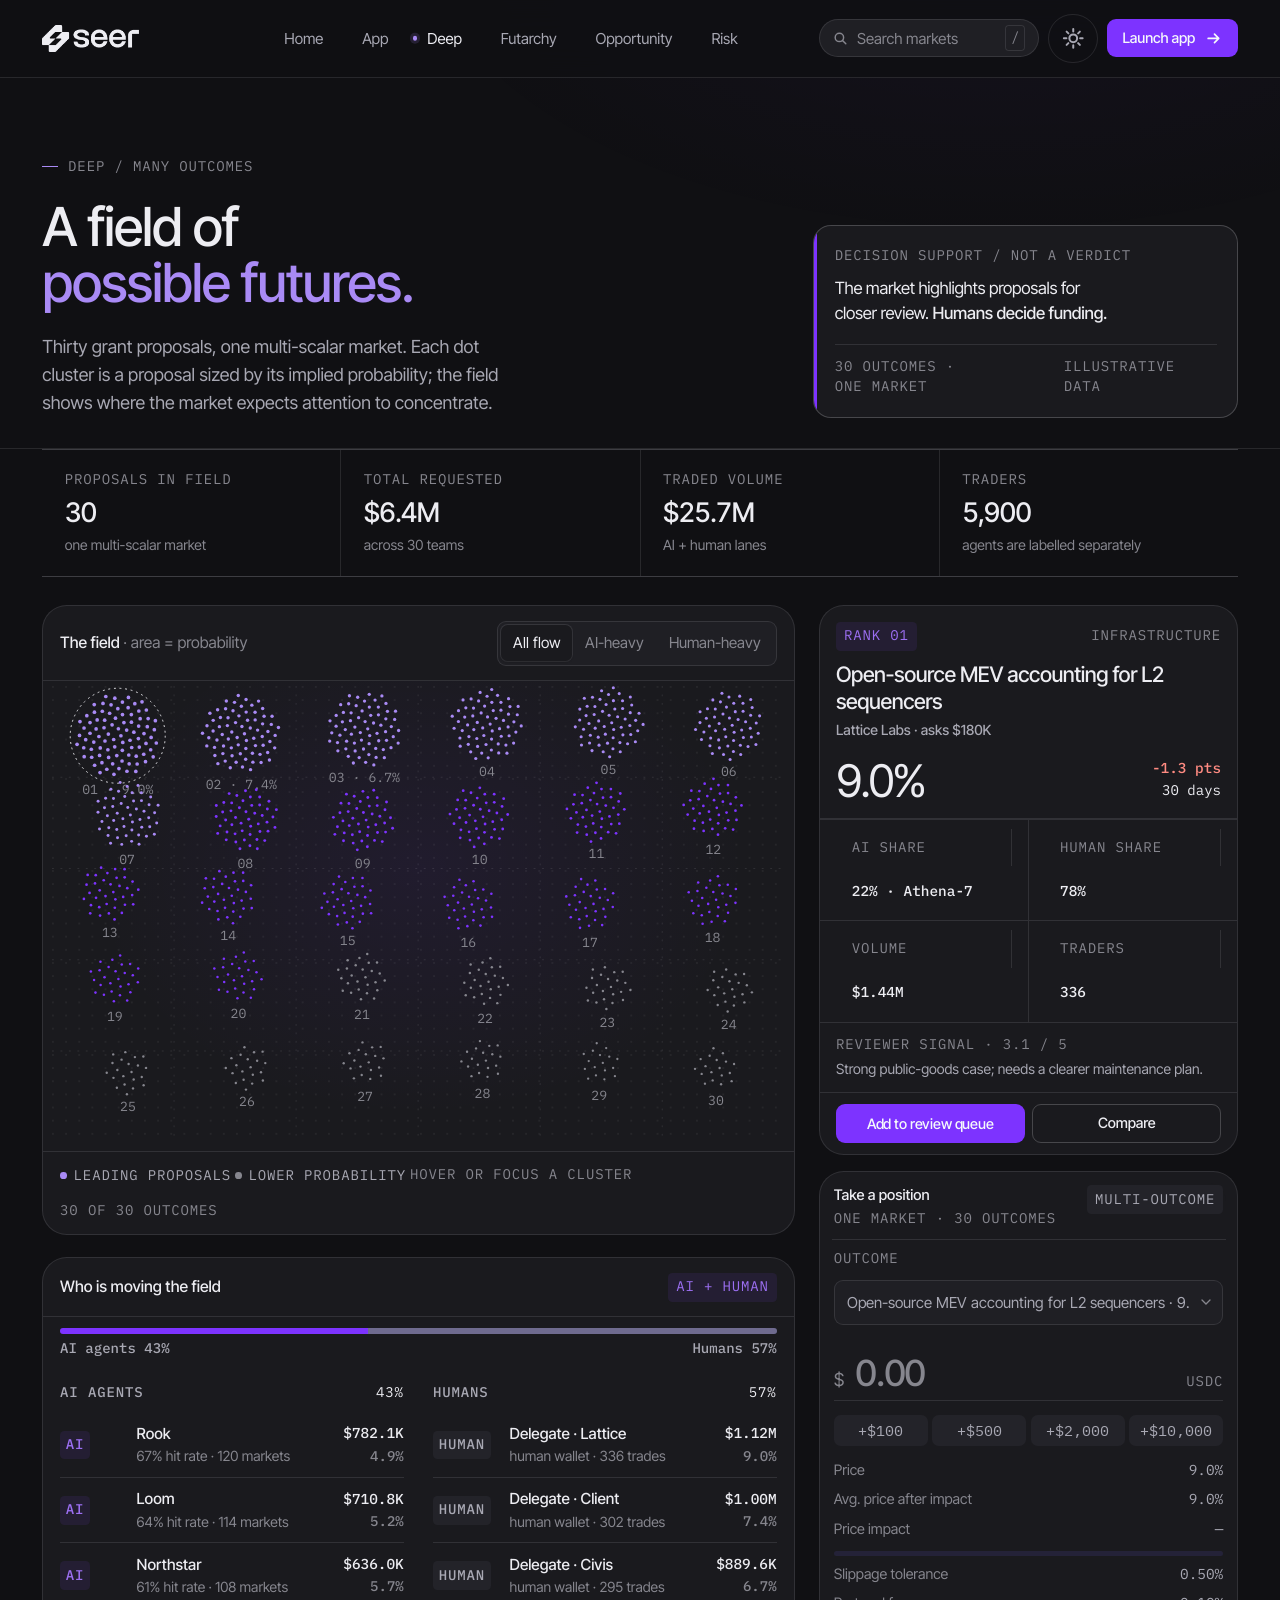
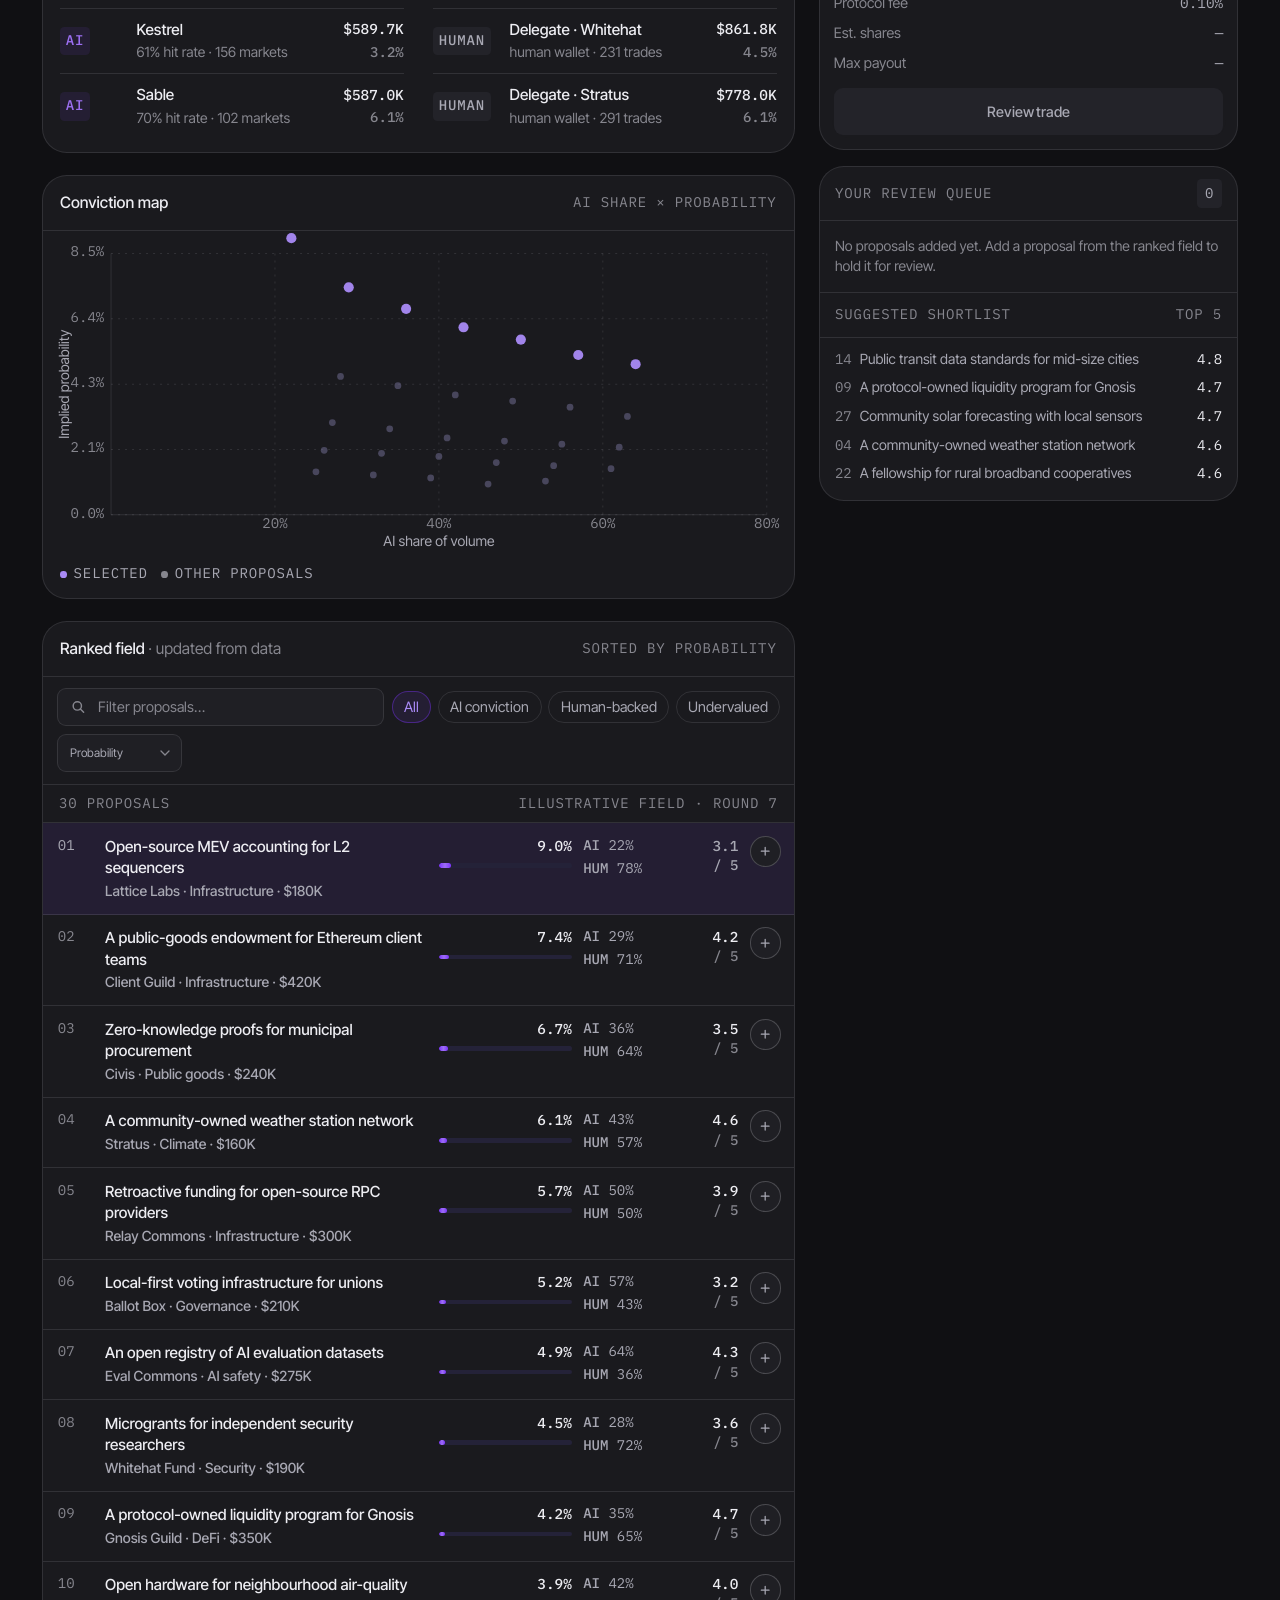
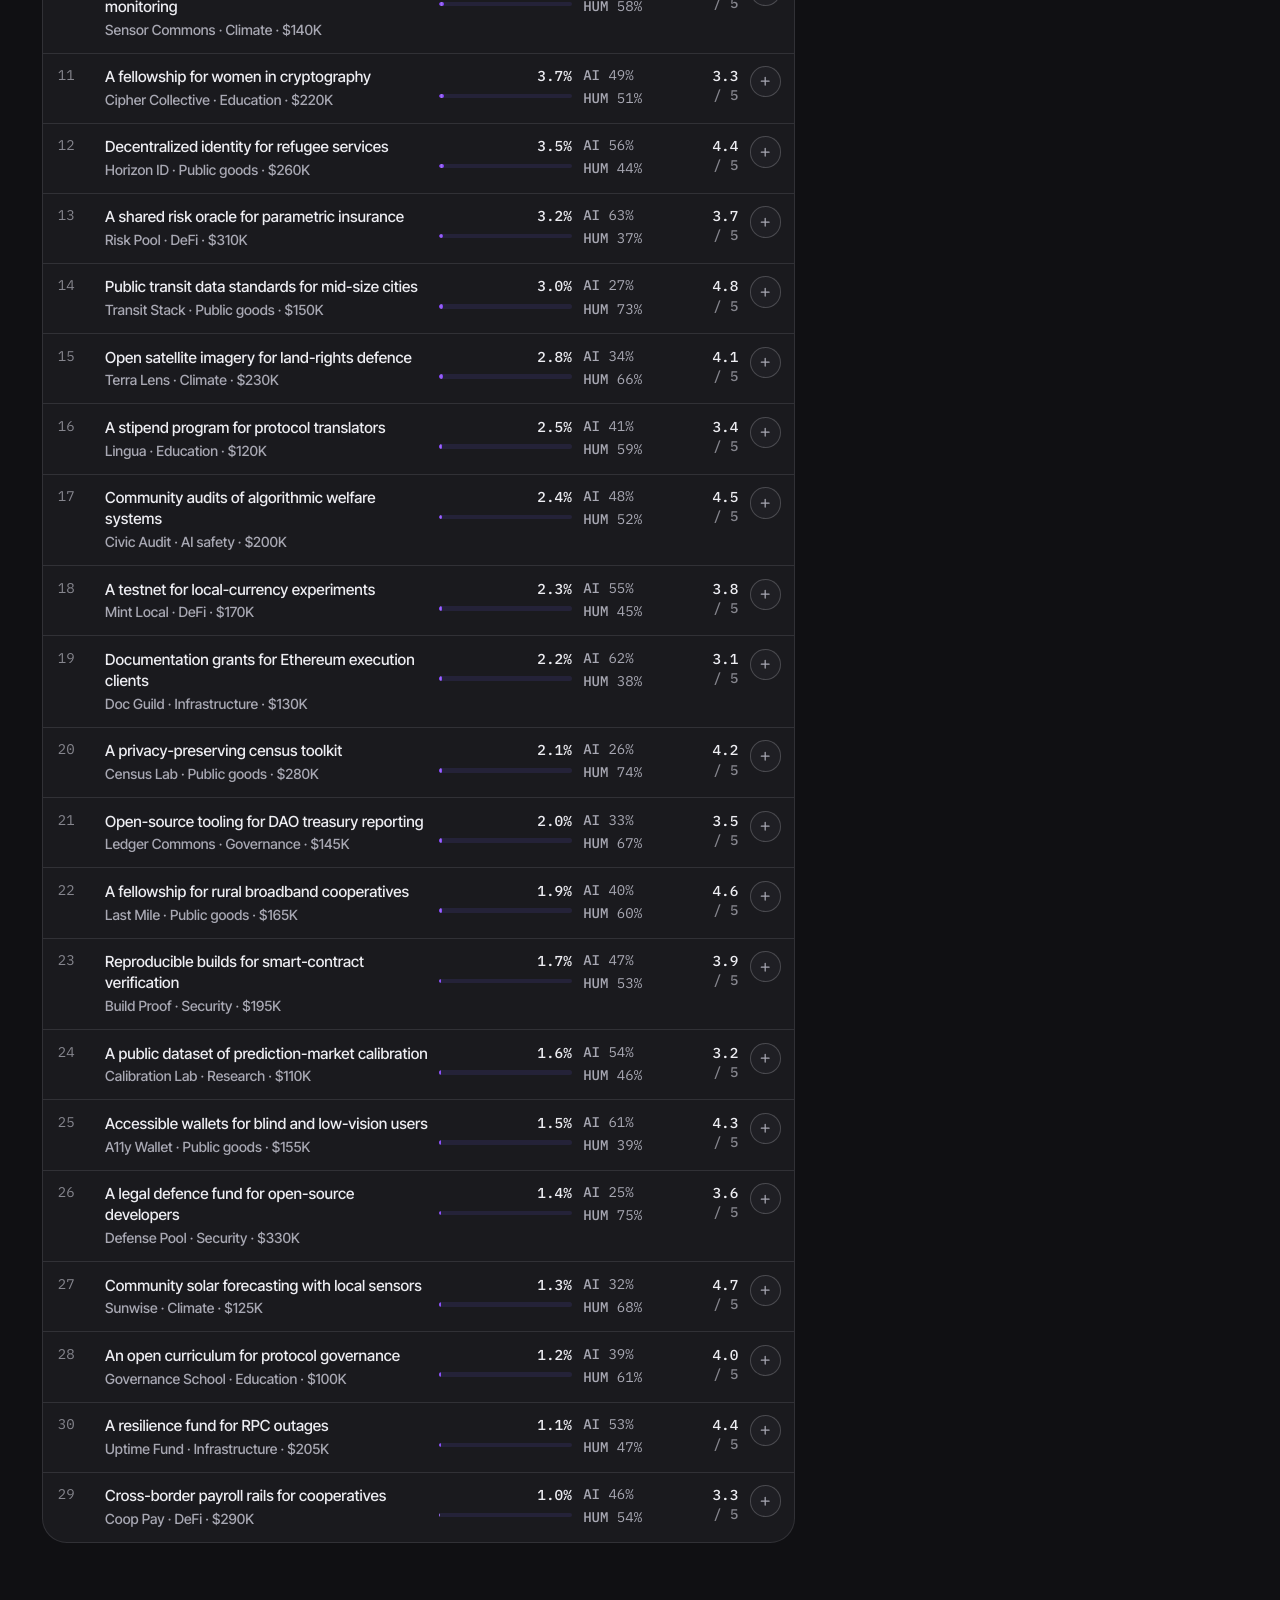
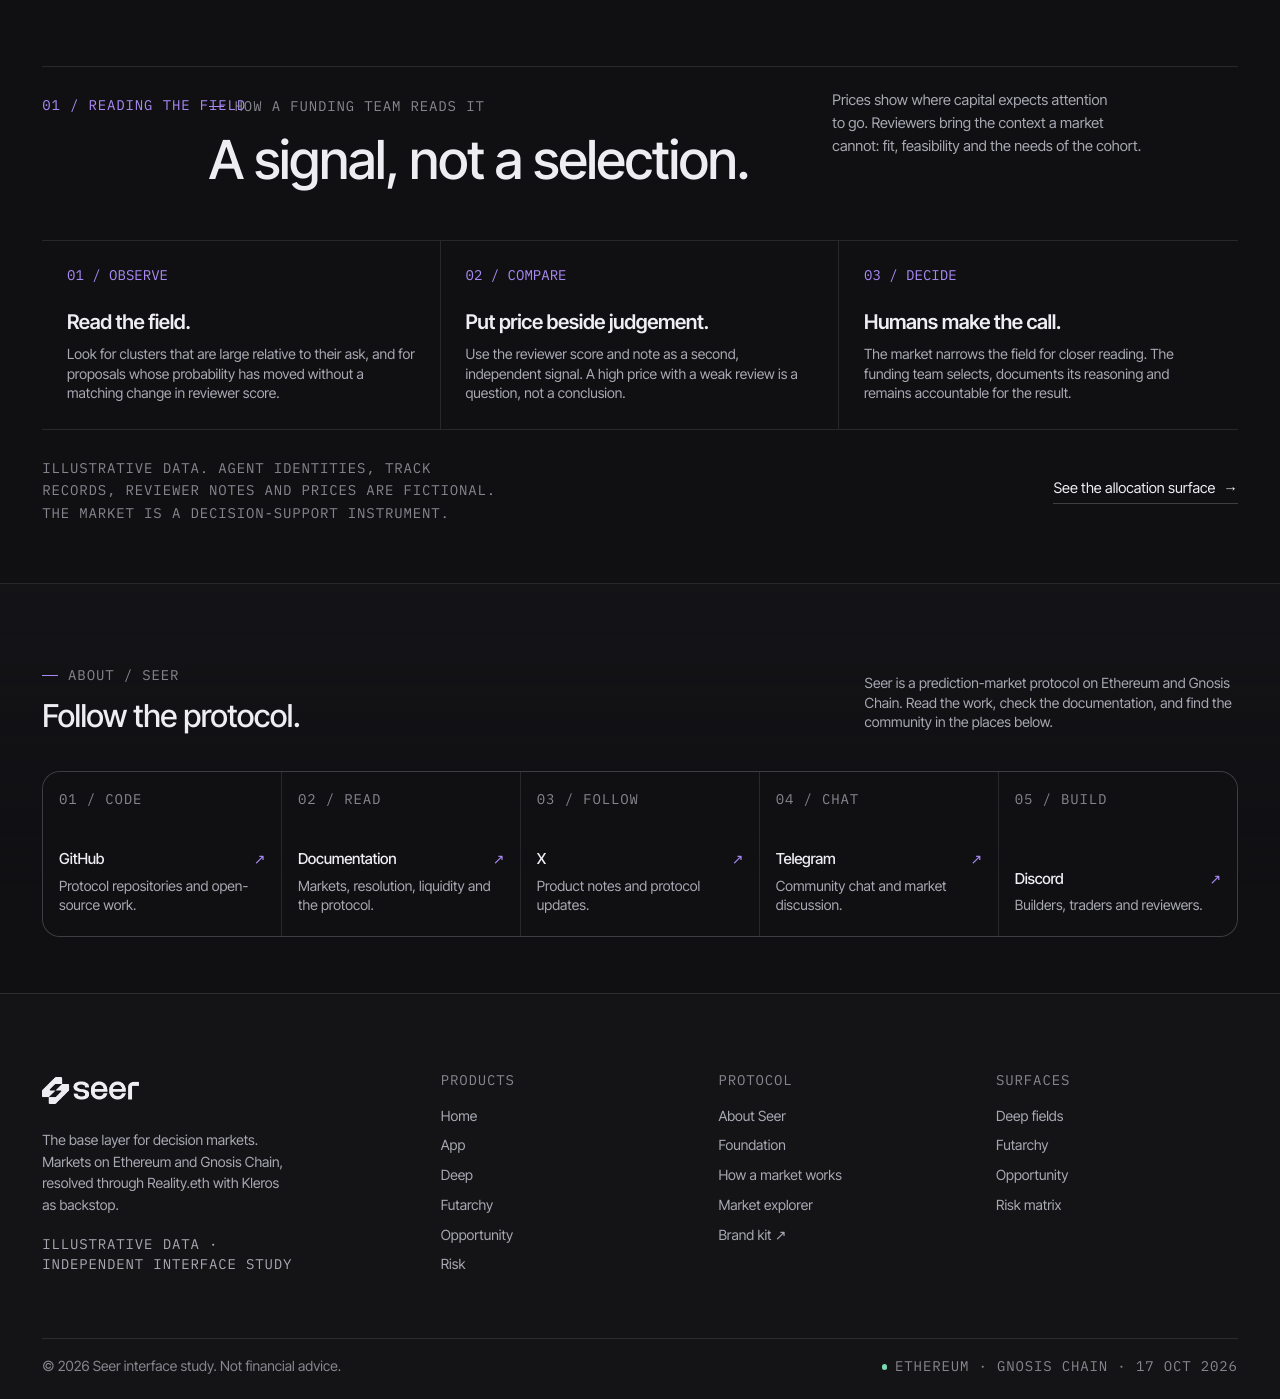
==== deep/index.html @ 85393b7d "Initial Seer six-interface design study" ====
<!doctype html>
<html lang="en">
<head>
  <meta charset="utf-8">
  <meta name="viewport" content="width=device-width, initial-scale=1">
  <meta name="description" content="Seer Deep: thirty grant proposals priced as one many-outcome market, with AI-agent and human trading lanes.">
  <meta name="theme-color" content="#101013">
  <title>Seer Deep: A field of possible futures</title>
  <script>try{var t=localStorage.getItem('seer-theme');if(t==='light')document.documentElement.dataset.theme='light'}catch(e){}</script>
  <link rel="icon" href="../logo/favicon.png" type="image/png">
  <link rel="stylesheet" href="../shared/shared.css?v=37">
  <style>
    .deep-head { padding-block: clamp(44px, 5.6vw, 72px) 30px; border-bottom: 1px solid var(--line); }
    .deep-head-grid { display: grid; grid-template-columns:minmax(0, 1.25fr) minmax(18.75rem, .75fr); gap:clamp(2rem, 5vw, 4.5rem); align-items: end; }
    .deep-head h1 { max-width:13ch; margin-top:1.25rem; }
    .deep-head .lede { margin-top:1.25rem; max-width:53ch; }
    .decision-note { border: 1px solid var(--line-strong); border-radius:var(--r-lg); padding:1.125rem; background: var(--card); position: relative; overflow: hidden; }
    .decision-note::before { content: ""; position: absolute; left:0; top:0; bottom:0; width:.125rem; background: var(--primary); }
    .decision-note p { font-size:.9375rem; line-height:1.45; letter-spacing:-.015em; margin-top:.625rem; color: var(--text); }
    .decision-note .foot { display: flex; justify-content: space-between; gap:.75rem; margin-top:1rem; padding-top:.6875rem; border-top: 1px solid var(--line); }

    .deep-stats { display: grid; grid-template-columns:repeat(4, minmax(0, 1fr)); border-bottom: 1px solid var(--line); }
    .deep-stat { padding:1.125rem 1.375rem 1.125rem 0; border-right: 1px solid var(--line); }
    .deep-stat + .deep-stat { padding-left:1.375rem; }
    .deep-stat:last-child { border-right: 0; }
    .deep-stat .v { font-size:1.625rem; line-height:1; letter-spacing:-.045em; margin-top:.4375rem; font-variant-numeric: tabular-nums; }
    .deep-stat .s { margin-top:.25rem; font-size:.6562rem; color: var(--muted); }

    .deep-main { padding-block: 28px 64px; }
    .deep-layout { display: grid; grid-template-columns:minmax(0, 1fr) 23.25rem; gap:1.375rem; align-items: start; }
    .deep-left { display: grid; gap:1.25rem; min-width:0; }
    .field-panel { border: 1px solid var(--line); border-radius:var(--r-card); background: var(--card); overflow: hidden; min-width:0; }
    .panel-head { display: flex; align-items: center; justify-content: space-between; gap:.875rem; padding:.8125rem .9375rem; border-bottom: 1px solid var(--line); flex-wrap: wrap; }
    .panel-head .title { font-size:.875rem; font-weight: 500; }
    .field-wrap { position: relative; padding:.25rem .5rem .5rem; background: radial-gradient(ellipse at 50% 40%, rgba(125, 51, 255, .07), transparent 62%); }
    .field-wrap svg { width:100%; height:auto; display: block; }
    .field legend { display: flex; gap:.875rem; flex-wrap: wrap; }
    .field-key { display: inline-flex; align-items: center; gap:.375rem; font-family: var(--font-mono); font-size:.5625rem; letter-spacing:.05em; color: var(--text-2); text-transform: uppercase; }
    .field-key i { width:.375rem; height:.375rem; border-radius:50%; background: var(--violet-text); }
    .field-key.low i { background: var(--muted); }
    .cluster { cursor: pointer; }
    .cluster circle { transition: opacity 160ms, fill 160ms; }
    .cluster:hover .cluster-dots, .cluster:focus-visible .cluster-dots { opacity: 1; }
    .cluster.is-dim { opacity: .17; }
    .cluster.is-selected .cluster-ring { opacity: 1; }
    .cluster-ring { fill: none; stroke: var(--text); stroke-width: 1; opacity: 0; stroke-dasharray: 2 4; }
    .field-foot { display: flex; justify-content: space-between; gap:.75rem; padding:.5rem .9375rem .75rem; border-top: 1px solid var(--line); flex-wrap: wrap; }

    .two-panel { display: grid; grid-template-columns:1fr; gap:1.25rem; }
    .lanes-panel, .scatter-panel { border: 1px solid var(--line); border-radius:var(--r-card); background: var(--card); overflow: hidden; min-width:0; }
    .lanes { display: grid; grid-template-columns:1fr 1fr; gap:0 1.625rem; padding:.375rem .9375rem .75rem; }
.lane-col { min-width:0; }
.lane-col-head { display: flex; justify-content: space-between; gap:.625rem; padding:.375rem 0 .5625rem; font-family: var(--font-mono); font-size:.5625rem; letter-spacing:.08em; text-transform: uppercase; color: var(--text-2); font-weight: 500; }
.lane-col-head b { color: var(--text); font-weight: 400; }
    .lane-row { display: grid; grid-template-columns:3.75rem minmax(0, 1fr) 4rem; gap:.5rem; align-items: center; padding:.5625rem 0; border-bottom: 1px solid var(--line); font-size:.7188rem; }
    .lane-row:last-child { border-bottom: 0; }
    .lane-row .tag { font-size:.5312rem; padding:.25rem .3125rem; justify-self: start; font-weight: 500; }
    .lane-row .who { overflow: hidden; text-overflow: ellipsis; white-space: nowrap; color: var(--text); font-weight: 500; }
    .lane-row .who span { display: block; color: var(--muted); font-size:.5625rem; line-height:1.35; margin-top:.125rem; font-weight: 400; }
    .lane-row .amt { text-align: right; font-family: var(--font-mono); font-size:.6562rem; color: var(--text); font-weight: 500; }
    .lane-row .amt span { display: block; color: var(--muted); font-size:.5312rem; margin-top:.125rem; }
    .lane-split { display: flex; height:.3125rem; border-radius:6.1875rem; overflow: hidden; margin:.625rem .9375rem .25rem; background: var(--track); }
    .lane-split i { display: block; height:100%; }
    .lane-split .ai { background: var(--primary); }
    .lane-split .human { background: var(--chart-3); }
    .lane-label { display: flex; justify-content: space-between; padding:0 .9375rem .625rem; font-family: var(--font-mono); font-size:.5938rem; color: var(--text-2); font-weight: 500; }
    .scatter-body { padding:.5rem .75rem .625rem; }
    .scatter-body svg { width:100%; height:auto; display: block; }
    .scatter-body text { font-family: var(--font-mono); font-size:.5rem; fill: var(--muted); }
    .scatter-body .axis { stroke: var(--line); }
    .scatter-body .grid { stroke: var(--line); stroke-dasharray: 2 5; }
    .scatter-body .axis-label { font-family: var(--font-ui); font-size:.5625rem; fill: var(--text-2); letter-spacing:0; }
    .scatter-body .pt { cursor: pointer; transition: opacity 120ms; }
    .scatter-body .pt:hover { opacity: .75; }
    .scatter-legend { display: flex; gap:.75rem; padding:0 .9375rem .75rem; flex-wrap: wrap; }

    .ranked { border: 1px solid var(--line); border-radius:var(--r-card); background: var(--card); overflow: hidden; min-width:0; }
    .ranked-toolbar { display: flex; flex-wrap: wrap; gap:.4375rem; align-items: center; padding:.625rem .75rem; border-bottom: 1px solid var(--line); }
    .ranked-toolbar .search-field { flex:1 1 11.875rem; height:2.125rem; min-width:0; }
    .ranked-toolbar .select { height:2.125rem; font-size:.6562rem; }
    .ranked-toolbar .chip-tab { height:1.75rem; font-size:.625rem; }
    .ranked-count { padding:.5rem .875rem; border-bottom: 1px solid var(--line); display: flex; justify-content: space-between; align-items: center; gap:.75rem; }
    .ranked-list { max-height:none; overflow: visible; }
    .proposal-row { display: grid; grid-template-columns:2rem minmax(0, 1fr) 7.375rem 4.875rem 3.125rem 1.625rem; gap:.625rem; align-items: center; padding:.6875rem .8125rem; border-bottom: 1px solid var(--line); cursor: pointer; transition: background 120ms; }
    .proposal-row:last-child { border-bottom: 0; }
    .proposal-row:hover { background: var(--surface); }
    .proposal-row.is-selected { background: var(--violet-soft); }
    .proposal-row .rank { font-family: var(--font-mono); font-size:.5625rem; color: var(--muted); }
    .proposal-row .p-title { font-size:.7812rem; color: var(--text); line-height:1.4; font-weight: 500; white-space: normal; overflow: visible; }
    .proposal-row .p-sub { font-size:.5938rem; color: var(--text-2); margin-top:.1875rem; white-space: normal; overflow: visible; font-weight: 500; }
    .proposal-row .p-prob { text-align: right; }
    .proposal-row .p-prob b { display: block; font-family: var(--font-mono); font-size:.6875rem; font-weight: 500; color: var(--text); }
    .proposal-row .p-prob .prob { margin-top:.375rem; height:.25rem; }
    .proposal-row .p-split { font-family: var(--font-mono); font-size:.5312rem; color: var(--text-2); display: grid; gap:.1875rem; font-weight: 500; }
    .proposal-row .p-split b { color: var(--text-2); font-weight: 400; }
    .proposal-row .p-score { text-align: right; font-family: var(--font-mono); font-size:.625rem; color: var(--text); font-weight: 500; }
    .proposal-row .p-score span { display: block; font-size:.4688rem; color: var(--muted); }
    .proposal-row.is-selected .rank, .proposal-row.is-selected .p-sub, .proposal-row.is-selected .p-split, .proposal-row.is-selected .p-score, .proposal-row.is-selected .p-score span { color: var(--text-2); }
    .proposal-row .add { grid-column: 6; width:1.75rem; height:1.75rem; border: 1px solid var(--line-strong); border-radius:50%; background: var(--surface); color: var(--text-2); display: grid; place-items: center; }
    .proposal-row .add:hover { color: var(--text); border-color: var(--line-strong); }
    .proposal-row .add.in { background: var(--primary); border-color: var(--primary); color: #fff; }
    .proposal-row .add svg { width:.6875rem; height:.6875rem; }

    .deep-aside { position: sticky; top:6rem; display: grid; gap:.875rem; min-width:0; }
    .selected-card { border: 1px solid var(--line); border-radius:var(--r-card); background: var(--card); overflow: visible; min-width:0; }
    .selected-head { padding:.875rem; border-bottom: 1px solid var(--line); }
    .selected-rank { display: flex; justify-content: space-between; align-items: center; gap:.625rem; }
    .selected-title { font-size:1.1875rem; line-height:1.25; letter-spacing:-.025em; font-weight: 500; margin-top:.625rem; }
    .selected-team { margin-top:.3125rem; font-size:.6875rem; color: var(--text-2); font-weight: 500; }
    .selected-prob { display: flex; align-items: flex-end; justify-content: space-between; gap:.625rem; margin-top:.875rem; }
    .selected-prob .big { font-size:2.5rem; line-height:.9; letter-spacing:-.06em; font-variant-numeric: tabular-nums; }
    .selected-prob .chg { font-family: var(--font-mono); font-size:.5938rem; text-align: right; line-height:1.6; }
    .selected-prob .chg b { display: block; font-weight: 500; font-size:.6562rem; }
    .selected-metrics { display: grid; grid-template-columns:1fr 1fr; border-top: 1px solid var(--line); border-bottom: 1px solid var(--line); }
    .selected-metrics div { padding:.5rem .875rem; border-right: 1px solid var(--line); border-bottom: 1px solid var(--line); }
    .selected-metrics div:nth-child(even) { border-right: 0; }
    .selected-metrics div:nth-last-child(-n+2) { border-bottom: 0; }
    .selected-metrics .k { font-family: var(--font-mono); font-size:.5312rem; letter-spacing:.08em; text-transform: uppercase; color: var(--muted); }
    .selected-metrics .v { margin-top:.25rem; font-family: var(--font-mono); font-size:.6562rem; color: var(--text); font-weight: 500; }
    .review-note { padding:.6875rem .875rem; border-bottom: 1px solid var(--line); }
    .review-note .note { font-size:.7188rem; line-height:1.55; color: var(--text-2); margin-top:.3125rem; }
    .selected-actions { padding:.625rem .875rem; display: flex; gap:.4375rem; }
    .selected-actions .btn { flex:1; min-height:2.125rem; font-size:.6875rem; }
    .aside-ticket { border: 1px solid var(--line); border-radius:var(--r-card); background: var(--card); padding:.625rem; min-width:0; }
    .aside-ticket .trade { border: 0; }
    .aside-ticket .trade-head { padding:.125rem .125rem .5625rem; }
    .aside-ticket .trade-body { padding:.5rem .125rem .125rem; }
    .aside-ticket .trade-note { display: none; }

    .queue { border: 1px solid var(--line); border-radius:var(--r-card); background: var(--card); overflow: hidden; }
    .queue-head { display: flex; justify-content: space-between; align-items: center; gap:.625rem; padding:.6875rem .8125rem; border-bottom: 1px solid var(--line); }
    .queue-list { display: grid; padding:.3125rem .8125rem; }
    .queue-item { display: flex; gap:.5rem; align-items: center; padding:.3125rem 0; border-bottom: 1px solid var(--line); font-size:.5938rem; }
    .queue-item:last-child { border-bottom: 0; }
    .queue-item span { overflow: hidden; text-overflow: ellipsis; white-space: nowrap; }
    .queue-item button { margin-left:auto; border: 0; background: transparent; color: var(--muted); flex:none; }
    .queue-empty { padding:.875rem .8125rem; font-size:.5938rem; color: var(--muted); line-height:1.5; }
    .suggested { padding:.375rem .8125rem .625rem; }
    .suggest-row { display: flex; align-items: center; gap:.4375rem; padding:.25rem 0; font-size:.5938rem; color: var(--text-2); }
    .suggest-row .r { font-family: var(--font-mono); font-size:.4688rem; color: var(--muted); width:.9375rem; flex:none; }
    .suggest-row span:nth-child(2) { overflow: hidden; text-overflow: ellipsis; white-space: nowrap; }
    .suggest-row b { margin-left:auto; font-family: var(--font-mono); font-size:.5312rem; font-weight: 400; color: var(--text); }

    .explainer { display: grid; grid-template-columns:repeat(3, minmax(0, 1fr)); gap:0; border-top: 1px solid var(--line); border-bottom: 1px solid var(--line); }
    .explain-step { padding:1.375rem; border-right: 1px solid var(--line); }
    .explain-step:last-child { border-right: 0; }
    .explain-step .n { font-family: var(--font-mono); font-size:.5625rem; color: var(--violet-text); }
    .explain-step h3 { margin-top:1.125rem; font-size:1.125rem; letter-spacing:-.02em; }
    .explain-step p { margin-top:.4375rem; font-size:.75rem; line-height:1.55; color: var(--text-2); }

    @media (max-width: 1180px) {
      .deep-layout { grid-template-columns:1fr 20.875rem; }
      .deep-aside { top:5.25rem; }
      .proposal-row { grid-template-columns:1.75rem minmax(0,1fr) 5.5rem 3.75rem 1.625rem 1.625rem; }
      .two-panel { grid-template-columns:1fr; }
    }
    @media (max-width: 980px) {
      .deep-head-grid { grid-template-columns:1fr; align-items: start; }
      .deep-layout { grid-template-columns:minmax(0, 1fr); }
      .deep-aside { position: static; grid-template-columns:1fr 1fr; align-items: start; }
      .deep-aside .selected-card { grid-column: 1 / -1; }
      .deep-aside .queue { align-self: start; }
    }
    @media (max-width: 680px) {
      .deep-head { padding-top:2.125rem; }
      .deep-stats { grid-template-columns:1fr 1fr; }
      .deep-stat { padding:.875rem .75rem .875rem 0; }
      .deep-stat + .deep-stat { padding-left:.75rem; }
      .deep-stat:nth-child(2) { border-right: 0; }
      .deep-stat:nth-child(n+3) { border-top: 1px solid var(--line); }
      .deep-stat .v { font-size:1.375rem; }
      .deep-aside { grid-template-columns:1fr; }
      .deep-aside .selected-card, .deep-aside .queue { grid-column: auto; }
      .proposal-row { grid-template-columns:1.5rem minmax(0,1fr) 4.75rem 1.625rem; }
      .proposal-row .p-split, .proposal-row .p-score { display: none; }
      .proposal-row .add { grid-column: 4; }
      .ranked-list { max-height:none; }
      .explainer { grid-template-columns:1fr; }
      .explain-step { border-right: 0; border-bottom: 1px solid var(--line); padding:1.125rem; }
      .explain-step:last-child { border-bottom: 0; }
      .field-panel .panel-head { padding:.625rem .75rem; }
      .lanes { grid-template-columns:1fr; }
      .lane-col + .lane-col { margin-top:.625rem; }
      .lanes-panel .panel-head, .scatter-panel .panel-head { padding:.625rem .75rem; }
    }

    @media (min-width: 1024px) {
      body[data-page="deep"] .deep-stat .s { font-size:.78rem; }
      body[data-page="deep"] .lane-row { font-size:.8rem; }
      body[data-page="deep"] .lane-row .who { font-size:.85rem; }
      body[data-page="deep"] .lane-row .who span,
      body[data-page="deep"] .lane-row .amt span,
      body[data-page="deep"] .lane-row .tag,
      body[data-page="deep"] .lane-col-head,
      body[data-page="deep"] .lane-label,
      body[data-page="deep"] .field-key,
      body[data-page="deep"] .field-foot .micro,
      body[data-page="deep"] .proposal-row .rank,
      body[data-page="deep"] .proposal-row .p-sub,
      body[data-page="deep"] .proposal-row .p-split,
      body[data-page="deep"] .proposal-row .p-score span,
      body[data-page="deep"] .suggest-row,
      body[data-page="deep"] .suggest-row .r,
      body[data-page="deep"] .suggest-row b,
      body[data-page="deep"] .queue-item,
      body[data-page="deep"] .queue-empty,
      body[data-page="deep"] .selected-metrics .k,
      body[data-page="deep"] .selected-team,
      body[data-page="deep"] .review-note .note,
      body[data-page="deep"] .explain-step .n,
      body[data-page="deep"] .explain-step p { font-size:.78rem; line-height:1.4; }
      body[data-page="deep"] .lane-row .amt,
      body[data-page="deep"] .proposal-row .p-prob b,
      body[data-page="deep"] .proposal-row .p-score,
      body[data-page="deep"] .selected-metrics .v { font-size:.8rem; }
      body[data-page="deep"] .proposal-row .p-title { font-size:.85rem; white-space:normal; display:-webkit-box; -webkit-line-clamp:2; -webkit-box-orient:vertical; }
      body[data-page="deep"] .proposal-row { align-items:start; }
      body[data-page="deep"] .ranked-toolbar .chip-tab,
      body[data-page="deep"] .ranked-toolbar .search-field input,
      body[data-page="deep"] .btn,
      body[data-page="deep"] .btn-sm { font-size:.8rem; }
      body[data-page="deep"] .field-label { font-size:.78rem; }
      body[data-page="deep"] .scatter-body .axis-label { font-size:.78rem; }
    }
  </style>
</head>
<body data-page="deep">
  <div id="site-header"></div>
  <main id="main">
    <section class="deep-head">
      <div class="wrap">
        <div class="deep-head-grid">
          <div>
            <p class="eyebrow">Deep / Many outcomes</p>
            <h1 class="h1">A field of <span class="accent">possible futures.</span></h1>
            <p class="lede">Thirty grant proposals, one multi-scalar market. Each dot cluster is a proposal sized by its implied probability; the field shows where the market expects attention to concentrate.</p>
          </div>
          <aside class="decision-note">
            <div class="micro">Decision support / not a verdict</div>
            <p>The market highlights proposals for closer review. <strong style="font-weight:500">Humans decide funding.</strong></p>
            <div class="foot"><span class="micro">30 outcomes · one market</span><span class="micro">Illustrative data</span></div>
          </aside>
        </div>
      </div>
    </section>

    <div class="wrap">
      <div class="stat-strip" aria-label="Illustrative field statistics">
        <div class="stat"><div class="k"><span class="micro">Proposals in field</span></div><div class="v" id="stat-proposals">30</div><div class="s">one multi-scalar market</div></div>
        <div class="stat"><div class="k"><span class="micro">Total requested</span></div><div class="v" id="stat-ask">$6.2M</div><div class="s">across 30 teams</div></div>
        <div class="stat"><div class="k"><span class="micro">Traded volume</span></div><div class="v" id="stat-volume">$2.84M</div><div class="s">AI + human lanes</div></div>
        <div class="stat"><div class="k"><span class="micro">Traders</span></div><div class="v" id="stat-traders">1,482</div><div class="s">agents are labelled separately</div></div>
      </div>
    </div>

    <section class="deep-main">
      <div class="wrap">
        <div class="deep-layout">
          <div class="deep-left">
            <section class="field-panel" aria-labelledby="field-title">
              <div class="panel-head">
                <div class="title" id="field-title">The field <span class="muted" style="font-weight:400">· area = probability</span></div>
                <div class="segmented" role="group" aria-label="Filter the field">
                  <button type="button" data-flow="all" aria-pressed="true">All flow</button>
                  <button type="button" data-flow="ai" aria-pressed="false">AI-heavy</button>
                  <button type="button" data-flow="human" aria-pressed="false">Human-heavy</button>
                </div>
              </div>
              <div class="field-wrap">
                <div id="field" aria-label="Dot-matrix field of 30 proposals"></div>
              </div>
              <div class="field-foot">
                <div class="legend">
                  <span class="field-key"><i></i>Leading proposals</span>
                  <span class="field-key low"><i></i>Lower probability</span>
                  <span class="field-key" style="color:var(--muted)">Hover or focus a cluster</span>
                </div>
                <span class="micro" id="field-count">30 of 30 outcomes</span>
              </div>
            </section>

            <div class="two-panel">
              <section class="lanes-panel" aria-labelledby="lanes-title">
                <div class="panel-head">
                  <div class="title" id="lanes-title">Who is moving the field</div>
                  <span class="tag tag-violet">AI + human</span>
                </div>
                <div class="lane-split" aria-hidden="true"><i class="ai" style="width:46%"></i><i class="human" style="width:54%"></i></div>
                <div class="lane-label"><span>AI agents 46%</span><span>Humans 54%</span></div>
                <div class="lanes" id="lanes"></div>
              </section>

              <section class="scatter-panel" aria-labelledby="scatter-title">
                <div class="panel-head">
                  <div class="title" id="scatter-title">Conviction map</div>
                  <span class="micro">AI share × probability</span>
                </div>
                <div class="scatter-body" id="scatter"></div>
                <div class="scatter-legend">
                  <span class="field-key"><i></i>Selected</span>
                  <span class="field-key low"><i></i>Other proposals</span>
                </div>
              </section>
            </div>

            <section class="ranked" aria-labelledby="ranked-title">
              <div class="panel-head">
                <div class="title" id="ranked-title">Ranked field <span class="muted" style="font-weight:400">· updated from data</span></div>
                <span class="micro" id="ranked-note">Sorted by probability</span>
              </div>
              <div class="ranked-toolbar">
                <label class="search-field">
                  <span aria-hidden="true" id="rank-search-icon"></span>
                  <input id="rank-search" type="search" placeholder="Filter proposals…" aria-label="Search proposals">
                </label>
                <div class="chip-tabs" id="rank-tags" role="group" aria-label="Filter proposals">
                  <button class="chip-tab" type="button" data-tag="All" aria-pressed="true">All</button>
                  <button class="chip-tab" type="button" data-tag="AI conviction" aria-pressed="false">AI conviction</button>
                  <button class="chip-tab" type="button" data-tag="Human-backed" aria-pressed="false">Human-backed</button>
                  <button class="chip-tab" type="button" data-tag="Undervalued" aria-pressed="false">Undervalued</button>
                </div>
                <select class="select" id="rank-sort" aria-label="Sort proposals">
                  <option value="prob">Probability</option>
                  <option value="score">Reviewer score</option>
                  <option value="ai">AI volume</option>
                  <option value="human">Human volume</option>
                </select>
              </div>
              <div class="ranked-count"><span class="micro" id="rank-count">30 proposals</span><button class="reset-btn" type="button" id="rank-reset" hidden>Clear filters</button><span class="micro" style="margin-left:auto">Illustrative field · Round 7</span></div>
              <div class="ranked-list" id="ranked-list" aria-live="polite"></div>
              <div id="rank-empty" hidden></div>
            </section>
          </div>

          <aside class="deep-aside" aria-label="Selected proposal and review queue">
            <div class="selected-card" id="selected-card" aria-live="polite"></div>
            <div class="aside-ticket" id="aside-ticket"></div>
            <div class="queue">
              <div class="queue-head"><span class="micro">Your review queue</span><span class="tag" id="queue-count">0</span></div>
              <div id="queue-body"></div>
              <div class="queue-head" style="border-top:1px solid var(--line);border-bottom:1px solid var(--line)"><span class="micro">Suggested shortlist</span><span class="micro">top 5</span></div>
              <div class="suggested" id="suggested"></div>
            </div>
          </aside>
        </div>
      </div>
    </section>

    <section class="section-sm">
      <div class="wrap">
        <div class="section-head">
          <div class="index">01 / READING THE FIELD</div>
          <div>
            <p class="eyebrow" style="margin-bottom:.875rem">How a funding team reads it</p>
            <h2 class="h1">A signal, not a selection.</h2>
          </div>
          <p class="head-note">Prices show where capital expects attention to go. Reviewers bring the context a market cannot: fit, feasibility and the needs of the cohort.</p>
        </div>
        <div class="explainer">
          <div class="explain-step"><div class="n">01 / OBSERVE</div><h3>Read the field.</h3><p>Look for clusters that are large relative to their ask, and for proposals whose probability has moved without a matching change in reviewer score.</p></div>
          <div class="explain-step"><div class="n">02 / COMPARE</div><h3>Put price beside judgement.</h3><p>Use the reviewer score and note as a second, independent signal. A high price with a weak review is a question, not a conclusion.</p></div>
          <div class="explain-step"><div class="n">03 / DECIDE</div><h3>Humans make the call.</h3><p>The market narrows the field for closer reading. The funding team selects, documents its reasoning and remains accountable for the result.</p></div>
        </div>
        <div class="row mt-24" style="justify-content:space-between">
          <p class="micro balance" style="max-width:54ch;line-height:1.6">Illustrative data. Agent identities, track records, reviewer notes and prices are fictional. The market is a decision-support instrument.</p>
          <a class="link-arrow" href="../opportunity/index.html#s01">See the allocation surface <span aria-hidden="true">→</span></a>
        </div>
      </div>
    </section>
  </main>
    <section class="about-band" id="about" aria-labelledby="about-title">
      <div class="wrap">
        <div class="about-head">
          <div><p class="eyebrow">About / Seer</p><h2 class="h2" id="about-title">Follow the protocol.</h2></div>
          <p class="about-note">Seer is a prediction-market protocol on Ethereum and Gnosis Chain. Read the work, check the documentation, and find the community in the places below.</p>
        </div>
        <div class="about-links">
          <a class="about-link" href="https://github.com/seer-pm" target="_blank" rel="noopener noreferrer"><span class="about-index">01 / Code</span><span class="about-name">GitHub <span aria-hidden="true">↗</span></span><span class="about-desc">Protocol repositories and open-source work.</span></a>
          <a class="about-link" href="https://seer-3.gitbook.io/seer-documentation" target="_blank" rel="noopener noreferrer"><span class="about-index">02 / Read</span><span class="about-name">Documentation <span aria-hidden="true">↗</span></span><span class="about-desc">Markets, resolution, liquidity and the protocol.</span></a>
          <a class="about-link" href="https://x.com/seer_pm?s=11" target="_blank" rel="noopener noreferrer"><span class="about-index">03 / Follow</span><span class="about-name">X <span aria-hidden="true">↗</span></span><span class="about-desc">Product notes and protocol updates.</span></a>
          <a class="about-link" href="https://t.me/Seerpredictionmarket" target="_blank" rel="noopener noreferrer"><span class="about-index">04 / Chat</span><span class="about-name">Telegram <span aria-hidden="true">↗</span></span><span class="about-desc">Community chat and market discussion.</span></a>
          <a class="about-link" href="https://discord.com/invite/AYqDkeZuvk" target="_blank" rel="noopener noreferrer"><span class="about-index">05 / Build</span><span class="about-name">Discord <span aria-hidden="true">↗</span></span><span class="about-desc">Builders, traders and reviewers.</span></a>
        </div>
      </div>
    </section>

  <div id="site-footer"></div>
  <script src="../shared/shared.js?v=37"></script>
  <script>
    (function () {
      const S = window.SEER, f = S.fmt;
      const proposals = S.proposals.slice();
      const deepHash = location.hash.slice(1);
      const state = { flow: 'all', tag: 'All', q: '', sort: 'prob', selected: proposals.some((p) => p.id === deepHash) ? deepHash : proposals[0].id, queue: new Set() };
      const fieldHost = document.getElementById('field');
      const ranked = document.getElementById('ranked-list');
      const rankEmpty = document.getElementById('rank-empty');
      document.getElementById('rank-search-icon').innerHTML = S.icons.search;

      const totalAsk = proposals.reduce((a, p) => a + p.ask, 0);
      const totalVol = proposals.reduce((a, p) => a + p.volume, 0);
      const totalTraders = proposals.reduce((a, p) => a + p.traders, 0);
      const aiVolume = proposals.reduce((a, p) => a + p.aiVolume, 0);
      document.getElementById('stat-ask').textContent = f.usd(totalAsk, 1);
      document.getElementById('stat-volume').textContent = f.usd(totalVol, 1);
      document.getElementById('stat-traders').textContent = f.num(totalTraders);
      document.querySelector('.lane-label').innerHTML = '<span>AI agents ' + Math.round(aiVolume / totalVol * 100) + '%</span><span>Humans ' + Math.round(100 - aiVolume / totalVol * 100) + '%</span>';
      document.querySelector('.lane-split .ai').style.width = Math.round(aiVolume / totalVol * 100) + '%';
      document.querySelector('.lane-split .human').style.width = Math.round(100 - aiVolume / totalVol * 100) + '%';

      function isAiHeavy(p) { return p.aiShare >= .5; }
      function isHuman(p) { return p.aiShare < .35; }
      function matchesFlow(p) { return state.flow === 'all' || (state.flow === 'ai' ? isAiHeavy(p) : isHuman(p)); }
      function matchesTag(p) {
        if (state.tag === 'All') return true;
        if (state.tag === 'AI conviction') return p.tags.includes('AI conviction') || isAiHeavy(p);
        if (state.tag === 'Human-backed') return p.tags.includes('Human-backed') || isHuman(p);
        if (state.tag === 'Undervalued') return p.reviewScore >= 4.2 && p.prob < 1 / 30;
        return true;
      }
      function filtered() {
        let list = proposals.filter((p) => matchesFlow(p) && matchesTag(p));
        if (state.q.trim()) {
          const q = state.q.toLowerCase();
          list = list.filter((p) => (p.title + ' ' + p.team + ' ' + p.category + ' ' + p.agent).toLowerCase().includes(q));
        }
        return list;
      }
      function sorted(list) {
        const l = list.slice();
        if (state.sort === 'prob') l.sort((a, b) => b.prob - a.prob);
        if (state.sort === 'score') l.sort((a, b) => b.reviewScore - a.reviewScore);
        if (state.sort === 'ai') l.sort((a, b) => b.aiVolume - a.aiVolume);
        if (state.sort === 'human') l.sort((a, b) => b.humanVolume - a.humanVolume);
        return l;
      }

      /* Field */
      function buildField() {
        if (fieldHost._seerFieldRO) { fieldHost._seerFieldRO.disconnect(); fieldHost._seerFieldRO = null; }
        const baseW = 780, baseH = 486, cols = 6, rows = 5;
        const W = Math.max(320, Math.round(fieldHost.clientWidth || baseW));
        const scale = W / baseW;
        const H = Math.round(baseH * scale);
        let svg = '<svg viewBox="0 0 ' + W + ' ' + H + '" role="img" aria-label="Dot matrix field of 30 proposal clusters sized by probability"><defs><pattern id="fieldDots" width="' + (14 * scale).toFixed(2) + '" height="' + (14 * scale).toFixed(2) + '" patternUnits="userSpaceOnUse"><circle cx="' + (scale).toFixed(2) + '" cy="' + (scale).toFixed(2) + '" r="' + (.8 * scale).toFixed(2) + '" fill="var(--line-strong)" opacity=".55"/></pattern></defs><rect width="' + W + '" height="' + H + '" fill="url(#fieldDots)"/>';
        for (let c = 1; c < cols; c++) svg += '<line x1="' + (c / cols * W) + '" x2="' + (c / cols * W) + '" y1="0" y2="' + H + '" stroke="var(--line)" stroke-dasharray="2 7"/>';
        for (let r = 1; r < rows; r++) svg += '<line x1="0" x2="' + W + '" y1="' + (r / rows * H) + '" y2="' + (r / rows * H) + '" stroke="var(--line)" stroke-dasharray="2 7"/>';
        proposals.forEach((p, i) => {
          const col = i % cols, row = Math.floor(i / cols);
          const jx = Math.sin(i * 12.9) * 11 * scale;
          const jy = Math.cos(i * 7.1) * 7 * scale;
          const cx = (70 + col * 128) * scale + jx;
          const cy = (46 + row * 90) * scale + jy;
          const radius = (11 + Math.sqrt(p.prob) * 112) * scale;
          const count = Math.max(7, Math.round(8 + p.prob * 880));
          let dots = '';
          for (let k = 0; k < count; k++) {
            const rr = radius * Math.sqrt((k + .5) / count);
            const theta = k * 2.39996;
            const dx = Math.cos(theta) * rr;
            const dy = Math.sin(theta) * rr;
            const dr = (1.15 + p.prob * 9) * scale;
            const cls = p.prob > .045 ? 'chart-1' : p.prob > .02 ? 'chart-2' : 'muted';
            dots += '<circle cx="' + (cx + dx).toFixed(1) + '" cy="' + (cy + dy).toFixed(1) + '" r="' + dr.toFixed(2) + '" fill="var(--' + (cls === 'chart-1' ? 'violet-text' : cls === 'chart-2' ? 'primary' : 'muted') + ')"/>';
          }
          svg += '<g class="cluster" tabindex="0" role="button" data-id="' + p.id + '" aria-label="' + S.esc(p.title + ', ' + (p.prob * 100).toFixed(1) + ' percent') + '">' +
            '<circle class="cluster-ring" cx="' + cx + '" cy="' + cy + '" r="' + (radius + 6 * scale) + '"/>' +
            '<g class="cluster-dots">' + dots + '</g>' +
            '<circle cx="' + cx + '" cy="' + cy + '" r="' + (radius + 8 * scale) + '" fill="transparent"/>' +
            '<text class="field-label" x="' + cx + '" y="' + (cy + radius + 17 * scale) + '" text-anchor="middle">' + String(p.rank).padStart(2, '0') + (p.rank <= 3 ? ' · ' + f.pct(p.prob, 1) : '') + '</text>' +
            '</g>';
        });
        svg += '</svg>';
        fieldHost.innerHTML = svg;
        fieldHost.querySelectorAll('.cluster').forEach((g) => {
          const p = proposals.find((x) => x.id === g.dataset.id);
          const tip = '<div class="tt-date">' + S.esc(p.team) + '</div><div class="tt-title">' + S.esc(p.title) + '</div><div class="tt-row"><span>Probability</span><b>' + f.pct(p.prob) + '</b></div><div class="tt-row"><span>AI share</span><b>' + Math.round(p.aiShare * 100) + '%</b></div><div class="tt-row"><span>Volume</span><b>' + f.usd(p.volume) + '</b></div>';
          const enter = (ev) => S.showTip(tip, ev.clientX, ev.clientY);
          g.addEventListener('pointerenter', enter);
          g.addEventListener('pointermove', enter);
          g.addEventListener('pointerleave', S.hideTip);
          g.addEventListener('focus', () => { const r = g.getBoundingClientRect(); S.showTip(tip, r.left + r.width / 2, r.top + 20); });
          g.addEventListener('blur', S.hideTip);
          g.addEventListener('click', () => selectProposal(p.id));
          g.addEventListener('keydown', (ev) => { if (ev.key === 'Enter' || ev.key === ' ') { ev.preventDefault(); selectProposal(p.id); } });
        });
        paintFieldState();
        if (window.ResizeObserver && fieldHost.clientWidth > 0) {
          let lastW = fieldHost.clientWidth;
          const ro = new ResizeObserver(() => {
            const nextW = fieldHost.clientWidth;
            if (Math.abs(nextW - lastW) > 2) { lastW = nextW; buildField(); }
          });
          ro.observe(fieldHost);
          fieldHost._seerFieldRO = ro;
        }
      }
      function paintFieldState() {
        const visible = proposals.filter((p) => matchesFlow(p) && matchesTag(p)).length;
        const fc = document.getElementById('field-count');
        if (fc) fc.textContent = visible + ' of ' + proposals.length + ' outcomes';
        fieldHost.querySelectorAll('.cluster').forEach((g) => {
          const p = proposals.find((x) => x.id === g.dataset.id);
          g.classList.toggle('is-dim', !matchesFlow(p) || !matchesTag(p));
          g.classList.toggle('is-selected', p.id === state.selected);
          g.setAttribute('aria-pressed', String(p.id === state.selected));
        });
      }

      /* Scatter */
      function buildScatter() {
        const host = document.getElementById('scatter');
        if (host._seerScatterRO) { host._seerScatterRO.disconnect(); host._seerScatterRO = null; }
        const rem = parseFloat(getComputedStyle(document.documentElement).fontSize) || 16;
        const rs = rem / 16;
        const scs = getComputedStyle(host);
        const W = Math.max(320, Math.round((host.getBoundingClientRect().width || host.clientWidth || 640) - (parseFloat(scs.paddingLeft) || 0) - (parseFloat(scs.paddingRight) || 0)));
        const H = Math.round(278 * rs);
        const pad = { l: 48 * rs, r: 12 * rs, t: 12 * rs, b: 34 * rs };
        const iw = W - pad.l - pad.r, ih = H - pad.t - pad.b;
        const x = (v) => pad.l + (v / .8) * iw;
        const y = (v) => pad.t + ih - (v / .085) * ih;
        let svg = '<svg viewBox="0 0 ' + W + ' ' + H + '" role="img" data-chart="scatter" aria-label="Scatter plot of AI share of volume against implied probability" tabindex="0">';
        for (let i = 0; i <= 4; i++) {
          const yy = pad.t + (i / 4) * ih;
          svg += '<line class="grid" x1="' + pad.l + '" x2="' + (W - pad.r) + '" y1="' + yy + '" y2="' + yy + '"/>';
          svg += '<text x="' + (pad.l - 6 * rs) + '" y="' + (yy + 2.5 * rs) + '" text-anchor="end">' + (8.5 - i * 2.125).toFixed(1) + '%</text>';
        }
        [0.2, 0.4, 0.6, 0.8].forEach((v) => {
          svg += '<line class="grid" x1="' + x(v) + '" x2="' + x(v) + '" y1="' + pad.t + '" y2="' + (H - pad.b) + '"/>';
          svg += '<text x="' + x(v) + '" y="' + (H - pad.b + 12 * rs) + '" text-anchor="middle">' + Math.round(v * 100) + '%</text>';
        });
        svg += '<line class="axis" x1="' + pad.l + '" x2="' + pad.l + '" y1="' + pad.t + '" y2="' + (H - pad.b) + '"/>';
        svg += '<line class="axis" x1="' + pad.l + '" x2="' + (W - pad.r) + '" y1="' + (H - pad.b) + '" y2="' + (H - pad.b) + '"/>';
        svg += '<text class="axis-label" x="' + (pad.l + iw / 2) + '" y="' + (H - 6 * rs) + '" text-anchor="middle">AI share of volume</text>';
        svg += '<text class="axis-label" x="' + (11 * rs) + '" y="' + (pad.t + ih / 2) + '" transform="rotate(-90 ' + (11 * rs) + ' ' + (pad.t + ih / 2) + ')" text-anchor="middle">Implied probability</text>';
        proposals.forEach((p) => {
          svg += '<circle class="pt" data-id="' + p.id + '" cx="' + x(p.aiShare) + '" cy="' + y(p.prob) + '" r="' + (p.prob > .045 ? 4.5 : 3) * rs + '" fill="var(--' + (p.prob > .045 ? 'violet-text' : 'chart-3') + ')" opacity="' + (p.prob > .045 ? '.95' : '.55') + '"/>';
        });
        svg += '</svg>';
        host.innerHTML = '<div class="chart">' + svg + '</div>';
        const svgEl = host.querySelector('svg');
        svgEl.addEventListener('pointermove', (ev) => {
          const r = svgEl.getBoundingClientRect();
          const vx = ((ev.clientX - r.left) / r.width) * W;
          const vy = ((ev.clientY - r.top) / r.height) * H;
          let best = null, bd = 18 * rs;
          proposals.forEach((p) => { const d = Math.hypot(x(p.aiShare) - vx, y(p.prob) - vy); if (d < bd) { bd = d; best = p; } });
          if (best) S.showTip('<div class="tt-date">' + S.esc(best.team) + '</div><div class="tt-title">' + S.esc(best.title) + '</div><div class="tt-row"><span>AI share</span><b>' + Math.round(best.aiShare * 100) + '%</b></div><div class="tt-row"><span>Probability</span><b>' + f.pct(best.prob) + '</b></div>', ev.clientX, ev.clientY);
          else S.hideTip();
        });
        svgEl.addEventListener('pointerleave', S.hideTip);
        let focusIndex = -1;
        svgEl.addEventListener('keydown', (ev) => {
          if (ev.key !== 'ArrowRight' && ev.key !== 'ArrowLeft' && ev.key !== 'Home' && ev.key !== 'End') return;
          ev.preventDefault();
          if (ev.key === 'Home') focusIndex = 0;
          else if (ev.key === 'End') focusIndex = proposals.length - 1;
          else focusIndex = S.clamp((focusIndex < 0 ? 0 : focusIndex) + (ev.key === 'ArrowRight' ? 1 : -1), 0, proposals.length - 1);
          const p = proposals[focusIndex];
          const r = svgEl.getBoundingClientRect();
          S.showTip('<div class="tt-date">' + S.esc(p.team) + '</div><div class="tt-title">' + S.esc(p.title) + '</div><div class="tt-row"><span>AI share</span><b>' + Math.round(p.aiShare * 100) + '%</b></div><div class="tt-row"><span>Probability</span><b>' + f.pct(p.prob) + '</b></div>', r.left + (x(p.aiShare) / W) * r.width, r.top + (y(p.prob) / H) * r.height);
        });
        svgEl.addEventListener('blur', S.hideTip);
        svgEl.addEventListener('click', (ev) => {
          const r = svgEl.getBoundingClientRect();
          const vx = ((ev.clientX - r.left) / r.width) * W, vy = ((ev.clientY - r.top) / r.height) * H;
          let best = null, bd = 18 * rs;
          proposals.forEach((p) => { const d = Math.hypot(x(p.aiShare) - vx, y(p.prob) - vy); if (d < bd) { bd = d; best = p; } });
          if (best) selectProposal(best.id);
        });
        if (window.ResizeObserver && host.clientWidth > 0) {
          let lastW = host.clientWidth;
          const ro = new ResizeObserver(() => {
            const nextW = host.clientWidth;
            if (Math.abs(nextW - lastW) > 2) { lastW = nextW; buildScatter(); }
          });
          ro.observe(host);
          host._seerScatterRO = ro;
        }
      }

      /* Lanes */
      function buildLanes() {
        const ai = proposals.slice().sort((a, b) => b.aiVolume - a.aiVolume).slice(0, 5);
        const human = proposals.slice().sort((a, b) => b.humanVolume - a.humanVolume).slice(0, 5);
        const aiPct = Math.round(aiVolume / totalVol * 100);
        const col = (rows, kind) => '<div class="lane-col ' + kind + '"><div class="lane-col-head"><span>' + (kind === 'ai' ? 'AI agents' : 'Humans') + '</span><b>' + (kind === 'ai' ? aiPct : 100 - aiPct) + '%</b></div>' + rows.map((p) => {
          const agent = kind === 'human';
          const who = agent ? 'Delegate · ' + p.team.split(' ')[0] : p.agent;
          const track = agent ? 'human wallet · ' + p.traders + ' trades' : p.agentTrack;
          return '<div class="lane-row"><span class="tag ' + (agent ? '' : 'tag-violet') + '">' + (agent ? 'HUMAN' : 'AI') + '</span><span class="who">' + S.esc(who) + '<span>' + S.esc(track) + '</span></span><span class="amt">' + f.usd(agent ? p.humanVolume : p.aiVolume) + '<span>' + f.pct(p.prob) + '</span></span></div>';
        }).join('') + '</div>';
        document.getElementById('lanes').innerHTML = col(ai, 'ai') + col(human, 'human');
      }

      /* Ranked list */
      function paintRanked() {
        const list = sorted(filtered());
        document.getElementById('rank-count').textContent = list.length + ' proposals';
        document.getElementById('ranked-note').textContent = 'Sorted by ' + ({ prob: 'probability', score: 'reviewer score', ai: 'AI volume', human: 'human volume' }[state.sort]);
        const dirty = state.q || state.tag !== 'All';
        document.getElementById('rank-reset').hidden = !dirty;
        ranked.innerHTML = list.map((p) => {
          const inQueue = state.queue.has(p.id);
          return '<div class="proposal-row' + (p.id === state.selected ? ' is-selected' : '') + '" id="' + p.id + '" role="button" tabindex="0" data-id="' + p.id + '" aria-pressed="' + (p.id === state.selected) + '">' +
            '<span class="rank">' + String(p.rank).padStart(2, '0') + '</span>' +
            '<div><div class="p-title">' + S.esc(p.title) + '</div><div class="p-sub">' + S.esc(p.team) + ' · ' + S.esc(p.category) + ' · ' + f.usd(p.ask, 0) + '</div></div>' +
            '<div class="p-prob"><b>' + f.pct(p.prob) + '</b><div class="prob"><span style="width:' + f.pct(p.prob) + '"></span></div></div>' +
            '<div class="p-split"><span>AI <b>' + Math.round(p.aiShare * 100) + '%</b></span><span>HUM <b>' + Math.round((1 - p.aiShare) * 100) + '%</b></span></div>' +
            '<div class="p-score">' + p.reviewScore.toFixed(1) + '<span>/ 5</span></div>' +
            '<button class="add' + (inQueue ? ' in' : '') + '" type="button" data-add="' + p.id + '" aria-label="' + (inQueue ? 'Remove from' : 'Add to') + ' review queue">' + (inQueue ? S.icons.check : S.icons.plus) + '</button>' +
            '</div>';
        }).join('');
        rankEmpty.hidden = list.length !== 0;
        if (!list.length) {
          rankEmpty.className = 'empty';
          rankEmpty.style.margin = '14px';
          rankEmpty.innerHTML = '<div class="empty-title">No proposals match those filters.</div><p>Try another tag or clear the search. The field contains 30 proposals.</p><button class="btn btn-sm mt-8" type="button" id="clear-rank">Clear filters</button>';
          document.getElementById('clear-rank').addEventListener('click', clearRankFilters);
        }
        ranked.querySelectorAll('.proposal-row').forEach((row) => {
          row.addEventListener('click', (ev) => {
            if (ev.target.closest('[data-add]')) return;
            selectProposal(row.dataset.id);
          });
          row.addEventListener('keydown', (ev) => {
            if (ev.key === 'Enter' || ev.key === ' ') { ev.preventDefault(); selectProposal(row.dataset.id); }
          });
        });
        ranked.querySelectorAll('[data-add]').forEach((b) => b.addEventListener('click', (ev) => { ev.stopPropagation(); toggleQueue(b.dataset.add); }));
        paintFieldState();
      }
      function clearRankFilters() {
        state.q = ''; state.tag = 'All';
        document.getElementById('rank-search').value = '';
        document.querySelectorAll('#rank-tags .chip-tab').forEach((b) => b.setAttribute('aria-pressed', String(b.dataset.tag === 'All')));
        paintRanked();
      }

      function toggleQueue(id) {
        if (state.queue.has(id)) state.queue.delete(id); else state.queue.add(id);
        paintRanked();
        paintQueue();
        paintSelected();
      }
      function paintQueue() {
        const count = document.getElementById('queue-count');
        count.textContent = state.queue.size;
        const body = document.getElementById('queue-body');
        if (!state.queue.size) {
          body.innerHTML = '<div class="queue-empty">No proposals added yet. Add a proposal from the ranked field to hold it for review.</div>';
        } else {
          body.innerHTML = '<div class="queue-list">' + Array.from(state.queue).map((id) => {
            const p = proposals.find((x) => x.id === id);
            return '<div class="queue-item"><span>' + S.esc(p.title) + '</span><button type="button" data-remove="' + id + '" aria-label="Remove ' + S.esc(p.title) + ' from queue">' + S.icons.close + '</button></div>';
          }).join('') + '</div>';
          body.querySelectorAll('[data-remove]').forEach((b) => b.addEventListener('click', () => toggleQueue(b.dataset.remove)));
        }
        const suggest = sorted(filtered()).slice().sort((a, b) => b.reviewScore - a.reviewScore).slice(0, 5);
        document.getElementById('suggested').innerHTML = suggest.map((p) => '<div class="suggest-row" data-id="' + p.id + '"><span class="r">' + String(p.rank).padStart(2, '0') + '</span><span>' + S.esc(p.title) + '</span><b>' + p.reviewScore.toFixed(1) + '</b></div>').join('');
        document.querySelectorAll('#suggested .suggest-row').forEach((r) => r.addEventListener('click', () => selectProposal(r.dataset.id)));
      }

      function paintSelected() {
        const p = proposals.find((x) => x.id === state.selected) || proposals[0];
        const inQueue = state.queue.has(p.id);
        document.getElementById('selected-card').innerHTML =
          '<div class="selected-head">' +
          '<div class="selected-rank"><span class="tag tag-violet">Rank ' + String(p.rank).padStart(2, '0') + '</span><span class="micro">' + S.esc(p.category) + '</span></div>' +
          '<h2 class="selected-title">' + S.esc(p.title) + '</h2>' +
          '<div class="selected-team">' + S.esc(p.team) + ' · asks ' + f.usd(p.ask, 0) + '</div>' +
          '<div class="selected-prob"><div class="big">' + f.pct(p.prob) + '</div><div class="chg"><b class="' + (p.change >= 0 ? 'trend-up' : 'trend-down') + '">' + f.pts(p.change) + '</b><span>30 days</span></div></div>' +
          '</div>' +
          '<div class="selected-metrics"><div><div class="k">AI share</div><div class="v">' + Math.round(p.aiShare * 100) + '% · ' + S.esc(p.agent) + '</div></div><div><div class="k">Human share</div><div class="v">' + Math.round((1 - p.aiShare) * 100) + '%</div></div><div><div class="k">Volume</div><div class="v">' + f.usd(p.volume) + '</div></div><div><div class="k">Traders</div><div class="v">' + f.num(p.traders) + '</div></div></div>' +
          '<div class="review-note"><div class="micro">Reviewer signal · ' + p.reviewScore.toFixed(1) + ' / 5</div><p class="note">' + S.esc(p.note) + '</p></div>' +
          '<div class="selected-actions"><button class="btn ' + (inQueue ? 'btn-secondary' : '') + '" type="button" id="toggle-selected">' + (inQueue ? 'Remove from queue' : 'Add to review queue') + '</button><a class="btn btn-ghost" href="../opportunity/index.html#s01">Compare</a></div>';
        document.getElementById('toggle-selected').addEventListener('click', () => toggleQueue(p.id));
        const outcomes = proposals.map((x) => ({ id: x.id, label: x.title, price: x.prob }));
        S.tradeTicket(document.getElementById('aside-ticket'), {
          title: 'Take a position',
          subtitle: 'One market · 30 outcomes',
          outcomes,
          initialOutcome: p.id,
          depth: 1240000,
          initialAmount: 0,
          quickScale: 100,
          note: 'Buying an outcome raises its price and spreads the change across the field. Prices sum to 1.',
          onChange: (st) => {
            const el = document.getElementById('deep-trade-note');
            if (el) el.textContent = st.amount > 0 ? 'Est. ' + f.num(st.shares, 0) + ' shares; field probability would move by about ' + (st.impactPct / 2).toFixed(2) + ' pts.' : '';
          }
        });
        document.getElementById('aside-ticket').insertAdjacentHTML('beforeend', '<p class="trade-note" id="deep-trade-note" style="padding:0 .125rem"></p>');
        paintFieldState();
      }

      function selectProposal(id) {
        state.selected = id;
        paintRanked();
        paintSelected();
        paintQueue();
      }

      /* Setup */
      document.querySelectorAll('[data-flow]').forEach((b) => b.addEventListener('click', () => {
        state.flow = b.dataset.flow;
        document.querySelectorAll('[data-flow]').forEach((x) => x.setAttribute('aria-pressed', String(x === b)));
        buildLanes();
        paintRanked();
        paintQueue();
      }));
      document.getElementById('rank-tags').addEventListener('click', (e) => {
        const b = e.target.closest('[data-tag]');
        if (!b) return;
        state.tag = b.dataset.tag;
        document.querySelectorAll('#rank-tags .chip-tab').forEach((x) => x.setAttribute('aria-pressed', String(x === b)));
        paintRanked();
        paintQueue();
      });
      document.getElementById('rank-search').addEventListener('input', (e) => { state.q = e.target.value; paintRanked(); paintQueue(); });
      document.getElementById('rank-sort').addEventListener('change', (e) => { state.sort = e.target.value; paintRanked(); paintQueue(); });
      document.getElementById('rank-reset').addEventListener('click', clearRankFilters);

      // initial skeletons
      fieldHost.innerHTML = '<div class="skeleton" style="height:26.875rem;border-radius:.875rem;margin:.5rem"></div>';
      ranked.innerHTML = Array.from({ length: 7 }).map(() => '<div style="padding:.5625rem .8125rem;border-bottom:1px solid var(--line)"><div class="skeleton skeleton-line w60"></div><div class="skeleton skeleton-line w40 mt-8" style="height:.4375rem"></div></div>').join('');
      setTimeout(() => {
        buildField();
        buildScatter();
        buildLanes();
        paintRanked();
        paintQueue();
        paintSelected();
      }, 520);
    })();
  </script>
</body>
</html>
---- shared/shared.css ----
@font-face {
  font-family: 'Inter Tight';
  font-style: normal;
  font-weight: 400 600;
  font-display: swap;
  src: url('../fonts/inter-tight-var.woff2') format('woff2');
}
@font-face {
  font-family: 'IBM Plex Mono';
  font-style: normal;
  font-weight: 400;
  font-display: swap;
  src: url('../fonts/ibm-plex-mono-400.woff2') format('woff2');
}
@font-face {
  font-family: 'IBM Plex Mono';
  font-style: normal;
  font-weight: 500;
  font-display: swap;
  src: url('../fonts/ibm-plex-mono-500.woff2') format('woff2');
}

/* ============================================================
   SEER / ELECTRIC FOUNDATION
   Shared foundation: tokens, type, shell, components, charts.
   ============================================================ */

:root {
  --lockup-mask:url("[data-uri]");
  --rays-mask:url("[data-uri]");
  color-scheme: dark;

  --bg:#101013;
  --hero:#0c0a16;
  --card:#1a1a1e;
  --surface:#1f1f24;
  --surface-2: #232329;
  --text:#ededf2;
  --text-2: #a8a8b3;
  --muted:#86868e;
  --primary:#7d33ff;
  --primary-strong:#8f55f7;
  --violet-text:#a98af5;
  --violet-soft:#241e33;
  --violet-2: #9c6ff2;
  --live:#dc251c;
  --live-text:#ff8b82;
  --success:#7ad9b0;
  --warning:#f0b46a;
  --focus:#a98af5;
  --line:rgba(237, 237, 242, .11);
  --line-strong:rgba(237, 237, 242, .21);
  --track:#242238;
  --chart-1: #a98af5;
  --chart-2: #7d33ff;
  --chart-3: #6f6b8f;
  --chart-4: #d8ccff;
  --hero-text:#e9eafa;
  --hero-muted:#a9a3c4;
  --feature:#0c0a16;
  --feature-text:#ededf2;
  --shadow-1: inset 0 1px 0 rgba(255, 255, 255, .035), 0 18px 40px -32px rgba(0, 0, 0, .9);
  --shadow-2: 0 30px 80px -48px rgba(0, 0, 0, .95);

  --font-ui:"Inter Tight", "PP Neue Montreal", -apple-system, BlinkMacSystemFont, "Segoe UI", Arial, sans-serif;
  --font-mono:"IBM Plex Mono", ui-monospace, SFMono-Regular, Menlo, Consolas, monospace;

  --fs-display:clamp(3.2rem, 5.4vw, 4.75rem);
  --fs-h1: clamp(2.4rem, 4.2vw, 3.5rem);
  --fs-h2: clamp(1.75rem, 2.4vw, 2.25rem);
  --fs-h3: 1.375rem;
  --fs-body:.9375rem;
  --fs-small:.8125rem;
  --fs-meta:.75rem;
  --fs-micro:.625rem;

  --r-xs:.25rem;
  --r-sm:.5rem;
  --r-md:.75rem;
  --r-lg:1rem;
  --r-card:1.375rem;
  --r-xl:1.75rem;
  --r-pill:62.4375rem;

  --gutter:clamp(1.25rem, 3.3vw, 3rem);
  --max:90rem;
  --section:clamp(4rem, 7vw, 6.5rem);
  --ease:cubic-bezier(.2, .7, .2, 1);
}

[data-theme="light"] {
  color-scheme: light;
  --bg:#f7f7f9;
  --hero:#f0edf9;
  --card:#ffffff;
  --surface:#f1f1f4;
  --surface-2: #e8e6ef;
  --text:#17171c;
  --text-2: #5c5c66;
  --muted:#6d6d78;
  --primary:#7d33ff;
  --primary-strong:#6c2bd9;
  --violet-text:#6c2bd9;
  --violet-soft:#efe9fc;
  --violet-2: #6c2bd9;
  --live:#c21c14;
  --live-text:#a11912;
  --success:#197a55;
  --warning:#8a5410;
  --focus:#6c2bd9;
  --line:rgba(23, 23, 28, .12);
  --line-strong:rgba(23, 23, 28, .22);
  --track:#d9d7e2;
  --chart-1: #6c2bd9;
  --chart-2: #9b6bf0;
  --chart-3: #8e8a9c;
  --chart-4: #c9b6f7;
  --hero-text:#17171c;
  --hero-muted:#5c5478;
  --feature:#0c0a16;
  --feature-text:#ededf2;
  --shadow-1: inset 0 1px 0 rgba(255, 255, 255, .7), 0 18px 40px -34px rgba(23, 23, 28, .35);
  --shadow-2: 0 30px 80px -50px rgba(23, 23, 28, .4);
}

*,
*::before,
*::after { box-sizing: border-box; }

[hidden] { display: none !important; }

html {
  font-size:100%;
  -webkit-text-size-adjust: 100%;
  scroll-behavior: smooth;
  scroll-padding-top: 5.25rem;
}

@media (min-width: 1024px) { html { font-size:112.5%; } }
@media (min-width: 1440px) { html { font-size:125%; } }
@media (min-width: 1920px) { html { font-size:137.5%; } }

body {
  margin:0;
  background: var(--bg);
  color: var(--text);
  font-family: var(--font-ui);
  font-size:var(--fs-body);
  line-height:1.55;
  -webkit-font-smoothing: antialiased;
  text-rendering: geometricPrecision;
  min-height:100vh;
}

body::before {
  content: "";
  position: fixed;
  inset:0;
  z-index: -1;
  pointer-events: none;
  background:
    radial-gradient(1000px 520px at 78% -8%, rgba(125, 51, 255, .075), transparent 60%);
  opacity: .65;
}

[data-theme="light"] body::before {
  background: radial-gradient(900px 500px at 80% -10%, rgba(125, 51, 255, .07), transparent 62%);
  opacity: 1;
}

::selection { background: var(--primary); color: #f5f8fb; }

img, svg { display: block; max-width:100%; }

button, input, select, textarea { font:inherit; color: inherit; }
button { cursor: pointer; }
a { color: inherit; text-decoration: none; }
p, h1, h2, h3, h4, ul, ol, figure { margin:0; }
ul, ol { padding:0; list-style: none; }
table { border-collapse: collapse; width:100%; }

:focus-visible {
  outline: 2px solid var(--focus);
  outline-offset: 2px;
  border-radius:.125rem;
}

::-webkit-scrollbar { width:.625rem; height:.625rem; }
::-webkit-scrollbar-track { background: transparent; }
::-webkit-scrollbar-thumb { background: var(--line-strong); border-radius:62.4375rem; border: 3px solid var(--bg); }
::-webkit-scrollbar-thumb:hover { background: var(--muted); }

/* ---------- Layout ---------- */

.wrap {
  width:100%;
  max-width:var(--max);
  margin-inline: auto;
  padding-inline: var(--gutter);
}

.section { padding-block: var(--section); }
.section-sm { padding-block: clamp(40px, 4.6vw, 68px); }
.tight { padding-block: clamp(32px, 3.4vw, 48px); }

.grid { display: grid; gap:1.5rem; }
.grid-12 { grid-template-columns:repeat(12, minmax(0, 1fr)); }
.grid-2 { grid-template-columns:repeat(2, minmax(0, 1fr)); }
.grid-3 { grid-template-columns:repeat(3, minmax(0, 1fr)); }
.grid-4 { grid-template-columns:repeat(4, minmax(0, 1fr)); }
.split { display: grid; grid-template-columns:minmax(0, 1.35fr) minmax(0, 1fr); gap:clamp(2rem, 5vw, 5rem); align-items: start; }
.split-wide { display: grid; grid-template-columns:minmax(0, 1.6fr) minmax(0, 1fr); gap:clamp(2rem, 5vw, 5rem); align-items: start; }
.row { display: flex; align-items: center; gap:.75rem; flex-wrap: wrap; }
.row-between { display: flex; align-items: center; justify-content: space-between; gap:1rem; flex-wrap: wrap; }
.stack-8 { display: grid; gap:.5rem; }
.stack-12 { display: grid; gap:.75rem; }
.stack-16 { display: grid; gap:1rem; }
.stack-24 { display: grid; gap:1.5rem; }
.stack-32 { display: grid; gap:2rem; }

.rule { height:.0625rem; background: var(--line); border: 0; margin:0; }
.rule-strong { height:.0625rem; background: var(--line-strong); border: 0; margin:0; }
.hairline-top { border-top: 1px solid var(--line); }
.hairline-bottom { border-bottom: 1px solid var(--line); }

/* ---------- Type ---------- */

.display {
  font-size:var(--fs-display);
  line-height:1.05;
  letter-spacing:-.02em;
  font-weight: 500;
  text-wrap: balance;
}
.h1 { font-size:var(--fs-h1); line-height:1.05; letter-spacing:-.02em; font-weight: 500; text-wrap: balance; }
.h2 { font-size:var(--fs-h2); line-height:1.08; letter-spacing:-.02em; font-weight: 500; text-wrap: balance; }
.h3 { font-size:var(--fs-h3); line-height:1.15; letter-spacing:-.02em; font-weight: 500; }
.h4 { font-size:1rem; line-height:1.3; letter-spacing:-.01em; font-weight: 500; }
.lede { font-size:clamp(1rem, 1.2vw, 1.125rem); line-height:1.55; color: var(--text-2); max-width:62ch; }
.body { color: var(--text-2); }
.small { font-size:var(--fs-small); line-height:1.5; color: var(--text-2); }
.meta { font-size:var(--fs-meta); color: var(--muted); }
.micro {
  font-family: var(--font-mono);
  font-size:var(--fs-micro);
  line-height:1.3;
  letter-spacing:.14em;
  text-transform: uppercase;
  color: var(--muted);
  font-weight: 400;
}
.mono { font-family: var(--font-mono); font-variant-numeric: tabular-nums; }
.num { font-variant-numeric: tabular-nums; letter-spacing:-.02em; }
.accent { color: var(--violet-text); }
.muted { color: var(--muted); }
.text-2 { color: var(--text-2); }
.text { color: var(--text); }
.strong { font-weight: 600; }
.nowrap { white-space: nowrap; }
.balance { text-wrap: balance; }
.pretty { text-wrap: pretty; }

.eyebrow {
  display: inline-flex;
  align-items: center;
  gap:.5625rem;
  font-family: var(--font-mono);
  font-size:var(--fs-micro);
  letter-spacing:.14em;
  text-transform: uppercase;
  color: var(--muted);
}
.eyebrow::before {
  content: "";
  width:.875rem;
  height:.0625rem;
  background: var(--violet-text);
  flex:none;
}
.eyebrow.no-rule::before { display: none; }

.section-head {
  display: grid;
  grid-template-columns:7.75rem minmax(0, 1fr) minmax(0, .72fr);
  gap:1.5rem;
  align-items: start;
  padding-top:1.25rem;
  border-top: 1px solid var(--line);
  margin-bottom:clamp(1.75rem, 4vw, 3rem);
}
.section-head .index { padding-top:.375rem; }
.section-head h2 { max-width:18ch; }
.section-head .head-note { max-width:48ch; justify-self: end; color: var(--text-2); font-size:var(--fs-small); line-height:1.55; }

.index {
  font-family: var(--font-mono);
  font-size:var(--fs-micro);
  letter-spacing:.12em;
  color: var(--violet-text);
  white-space: nowrap;
}

/* ---------- Buttons / controls ---------- */

.btn {
  --btn-bg:var(--primary);
  --btn-fg:#f5f8fb;
  display: inline-flex;
  align-items: center;
  justify-content: center;
  gap:.5625rem;
  min-height:2.625rem;
  padding:0 1.125rem;
  border-radius:var(--r-sm);
  border: 1px solid transparent;
  background: var(--btn-bg);
  color: var(--btn-fg);
  font-size:.875rem;
  font-weight: 500;
  letter-spacing:-.01em;
  line-height:1.2;
  transition: background var(--ease) 160ms, border-color 160ms, color 160ms, transform 160ms;
  white-space: nowrap;
  text-decoration: none;
}
.btn:hover { background: #8d49ff; }
.btn:active { transform: translateY(1px); }
.btn[disabled], .btn[aria-disabled="true"] { opacity: .45; pointer-events: none; }
.btn svg { width:.9375rem; height:.9375rem; flex:none; }

.btn-secondary { background: var(--violet-soft); color: var(--violet-2); border-color: transparent; }
.btn-secondary:hover { background: color-mix(in srgb, var(--violet-soft) 78%, var(--text) 22%); }
.btn-ghost { background: transparent; color: var(--text); border-color: var(--line-strong); }
.btn-ghost:hover { border-color: var(--text-2); background: var(--surface); }
.btn-quiet { background: transparent; color: var(--text-2); border-color: transparent; padding-inline: 10px; }
.btn-quiet:hover { color: var(--text); background: var(--surface); }
.btn-danger { background: transparent; color: var(--live-text); border-color: color-mix(in srgb, var(--live) 45%, transparent); }
.btn-sm { min-height:2.125rem; padding:0 .8125rem; font-size:.7812rem; border-radius:var(--r-sm); }
.btn-lg { min-height:3rem; padding:0 1.375rem; font-size:.9375rem; }
.btn-square { border-radius:0; }
.btn-pill { border-radius:var(--r-pill); }
.btn-icon { display:grid; place-items:center; width:2.75rem; min-width:2.75rem; height:2.75rem; padding:0; border-radius:50%; background: transparent; color: var(--text-2); border: 1px solid var(--line); line-height:0; text-align:center; }
.btn-icon:hover { color: var(--text); background: var(--surface); }
.btn-icon svg { grid-area:1 / 1; width:1.25rem; height:1.25rem; margin:0; display:block; }

.hero .btn { min-height:3rem; border-radius:0; padding-inline: 22px; }
.hero .btn-primary-hero { background: var(--primary); color: #f5f8fb; }
.hero .btn-ghost-hero { background: transparent; border-color: color-mix(in srgb, var(--hero-text) 48%, transparent); color: var(--hero-text); }
.hero .btn-ghost-hero:hover { background: color-mix(in srgb, var(--hero-text) 8%, transparent); border-color: var(--hero-text); }

.link-arrow {
  display: inline-flex;
  align-items: center;
  gap:.4375rem;
  color: var(--text);
  font-size:.8125rem;
  border-bottom: 1px solid var(--line-strong);
  padding-bottom:.1875rem;
  transition: border-color 160ms, color 160ms;
}
.link-arrow:hover { color: var(--violet-text); border-color: var(--violet-text); }
.link-arrow svg { width:.75rem; height:.75rem; }

.tag {
  display: inline-flex;
  align-items: center;
  gap:.375rem;
  padding:.25rem .4375rem;
  border-radius:var(--r-xs);
  background: var(--surface-2);
  color: var(--text-2);
  font-family: var(--font-mono);
  font-size:.5938rem;
  letter-spacing:.06em;
  text-transform: uppercase;
  line-height:1.15;
  white-space: nowrap;
}
.tag-outline { background: transparent; border: 1px solid var(--line-strong); }
.tag-violet { background: var(--violet-soft); color: var(--violet-2); }
.tag-open { color: var(--text-2); background: var(--surface-2); }
.tag-open .dot { width:.375rem; height:.375rem; border-radius:50%; background: var(--muted); }
.tag-live { color: var(--live-text); background: color-mix(in srgb, var(--live) 12%, transparent); }
.tag-live .dot { width:.375rem; height:.375rem; border-radius:50%; background: var(--live); animation: pulse 2.4s var(--ease) infinite; }
.tag-success { color: var(--success); background: color-mix(in srgb, var(--success) 12%, transparent); }
.tag-warning { color: var(--warning); background: color-mix(in srgb, var(--warning) 12%, transparent); }
.tag-chain { color: var(--muted); background: transparent; border: 1px solid var(--line); }

.status { display: inline-flex; align-items: center; gap:.375rem; font-size:.7188rem; color: var(--text-2); white-space: nowrap; }
.status .dot { width:.375rem; height:.375rem; border-radius:50%; background: var(--muted); flex:none; }
.status.is-open { color: var(--text-2); }
.status.is-open .dot { background: var(--muted); }
.status.is-live .dot { background: var(--live); box-shadow: 0 0 0 3px color-mix(in srgb, var(--live) 16%, transparent); }
.status.is-live { color: var(--live-text); }
.status.is-resolving { color: var(--violet-text); }
.status.is-resolving .dot { background: var(--violet-text); }
.status.is-closing .dot { background: var(--warning); }
.status.is-resolved .dot { background: var(--success); }

.icon { width:1rem; height:1rem; stroke: currentColor; fill: none; stroke-width: 1.6; stroke-linecap: round; stroke-linejoin: round; }
.icon-sm { width:.8125rem; height:.8125rem; }
.icon-lg { width:1.25rem; height:1.25rem; }

/* ---------- Top bar ---------- */

#site-header {
  position: sticky;
  top:0;
  z-index: 60;
}

.topbar {
  position: relative;
  z-index: 1;
  background: color-mix(in srgb, var(--bg) 86%, transparent);
  backdrop-filter: blur(16px) saturate(120%);
  border-bottom: 1px solid var(--line);
}
.topbar-inner {
  display:grid;
  grid-template-columns:9rem minmax(0, 1fr) 24rem;
  align-items:center;
  gap:1rem;
  min-height:4.25rem;
}
.brand { display: inline-flex; align-items: center; gap:.5625rem; flex:none; color: var(--text); height:2.125rem; }
.brand-lockup {
  width:5.375rem;
  height:1.5rem;
  display: block;
  flex:none;
  background: currentColor;
  -webkit-mask: var(--lockup-mask) center / contain no-repeat;
  mask: var(--lockup-mask) center / contain no-repeat;
}
.brand:hover .brand-lockup { color: var(--primary); }
.brand:focus-visible { outline-offset: 5px; }

.nav-products { grid-column:2; display:flex; align-items:center; justify-self:center; gap:.125rem; margin:0; }
.nav-products a {
  position: relative;
  display: inline-flex;
  align-items: center;
  min-height:2rem;
  padding:0 .6875rem 0 1.35rem;
  border-radius:var(--r-pill);
  color: var(--text-2);
  font-size:.7812rem;
  letter-spacing:-.005em;
  transition: color 160ms, background 160ms;
  white-space: nowrap;
}
.nav-products a:hover { color: var(--text); background: var(--surface); }
.nav-products a[aria-current="page"] { color: var(--text); }
.nav-products a[aria-current="page"]::before {
  content: "";
  position:absolute;
  left:.55rem;
  top:50%;
  width:.25rem;
  height:.25rem;
  margin:0;
  transform:translateY(-50%);
  border-radius:50%;
  background: var(--violet-text);
  box-shadow: 0 0 0 3px color-mix(in srgb, var(--violet-text) 14%, transparent);
}
.top-actions { grid-column:3; display:flex; align-items:center; justify-self:end; gap:.5rem; flex:none; }
.theme-toggle { display:grid; place-items:center; position:relative; }
.theme-toggle .moon { display: none; }
[data-theme="light"] .theme-toggle .moon { display: block; }
[data-theme="light"] .theme-toggle .sun { display: none; }
.top-search {
  display: inline-flex;
  align-items: center;
  gap:.5rem;
  width:12.25rem;
  height:2.125rem;
  padding:0 .75rem;
  border: 1px solid var(--line);
  border-radius:var(--r-pill);
  background: var(--surface);
  color: var(--muted);
  font-size:.78rem;
  transition: border-color 160ms, background 160ms;
}
.top-search:hover { border-color: var(--line-strong); color: var(--text-2); }
.top-search kbd { margin-left:auto; font-family: var(--font-mono); font-size:.5625rem; border: 1px solid var(--line); border-radius:.1875rem; padding:.0625rem .25rem; color: var(--muted); }
.top-search svg { width:.8125rem; height:.8125rem; }

.mobile-nav { display: none; }
.nav-rail {
  display: flex;
  gap:.25rem;
  overflow-x: auto;
  padding:.5rem var(--gutter) .625rem;
  border-top: 1px solid var(--line);
  scrollbar-width: none;
}
.nav-rail::-webkit-scrollbar { display: none; }
.nav-rail a { flex:none; padding:.375rem .625rem; border-radius:var(--r-pill); background: var(--surface); color: var(--text-2); font-size:.78rem; }
.nav-rail a[aria-current="page"] { color: #f5f8fb; background: var(--primary); }

/* ---------- About / community ---------- */

.about-band {
  border-top: 1px solid var(--line);
  padding-block: clamp(48px, 5.8vw, 76px) clamp(40px, 4.4vw, 56px);
  background: linear-gradient(180deg, color-mix(in srgb, var(--card) 38%, transparent), transparent 74%);
}
.about-head {
  display: grid;
  grid-template-columns:minmax(0, 1.15fr) minmax(17.5rem, .85fr);
  gap:clamp(1.5rem, 4vw, 3.5rem);
  align-items: end;
  margin-bottom:clamp(1.5rem, 3vw, 2.125rem);
}
.about-head .h2 { margin-top:.75rem; }
.about-note {
  max-width:46ch;
  justify-self: end;
  color: var(--text-2);
  font-size:.8125rem;
  line-height:1.55;
}
.about-links {
  display: grid;
  grid-template-columns:repeat(5, minmax(0, 1fr));
  gap:.0625rem;
  border: 1px solid var(--line);
  border-radius:var(--r-lg);
  background: var(--line);
  overflow: hidden;
}
.about-link {
  display: flex;
  flex-direction: column;
  gap:.5rem;
  min-height:9.125rem;
  padding:1rem .875rem 1.125rem;
  background: var(--bg);
  transition: background 160ms, color 160ms;
}
.about-link:hover, .about-link:focus-visible { background: var(--surface); }
.about-index {
  font-family: var(--font-mono);
  font-size:.5312rem;
  letter-spacing:.08em;
  text-transform: uppercase;
  color: var(--muted);
}
.about-name {
  display: flex;
  align-items: center;
  justify-content: space-between;
  gap:.625rem;
  margin-top:auto;
  font-size:1rem;
  line-height:1.15;
  letter-spacing:-.02em;
  font-weight: 500;
  color: var(--text);
}
.about-name span {
  color: var(--violet-text);
  font-family: var(--font-mono);
  font-size:.78rem;
  transition: transform 160ms;
}
.about-link:hover .about-name span { transform: translate(2px, -2px); }
.about-desc {
  color: var(--text-2);
  font-size:.6562rem;
  line-height:1.45;
  max-width:25ch;
}

/* ---------- Footer ---------- */

.footer {
  border-top: 1px solid var(--line);
  background: color-mix(in srgb, var(--bg) 65%, var(--card) 35%);
  padding-top:clamp(3rem, 6vw, 4.5rem);
}
.footer-main { display: grid; grid-template-columns:1.5fr repeat(3, 1fr); gap:2rem; padding-bottom:3.5rem; }
.footer-brand p { max-width:30ch; margin-top:1rem; color: var(--text-2); font-size:.8125rem; }
.footer h3 { letter-spacing:.06em; font-family: var(--font-mono); font-size:.625rem; letter-spacing:.14em; text-transform: uppercase; color: var(--muted); font-weight: 400; margin-bottom:.875rem; }
.footer-links { display: grid; gap:.5625rem; }
.footer-links a { color: var(--text-2); font-size:.8125rem; width:fit-content; }
.footer-links a:hover { color: var(--violet-text); }
.footer-bottom { border-top: 1px solid var(--line); padding-block: 18px 22px; display: flex; justify-content: space-between; gap:1rem; flex-wrap: wrap; align-items: center; }
.footer-bottom p { color: var(--muted); font-size:.6875rem; }
.footer-status { display: inline-flex; align-items: center; gap:.4375rem; color: var(--muted); font-family: var(--font-mono); font-size:.625rem; letter-spacing:.06em; text-transform: uppercase; }
.footer-status .dot { width:.3125rem; height:.3125rem; border-radius:50%; background: var(--success); }

/* ---------- Cards / surfaces ---------- */

.card {
  background: var(--card);
  border: 1px solid var(--line);
  border-radius:var(--r-card);
  box-shadow: var(--shadow-1);
}
.panel {
  background: var(--card);
  border: 1px solid var(--line);
  border-radius:var(--r-lg);
}
.feature {
  background: var(--feature);
  color: var(--feature-text);
  border-radius:var(--r-xl);
  border: 1px solid rgba(255, 255, 255, .09);
  box-shadow: var(--shadow-2);
}
.pad { padding:clamp(1rem, 2vw, 1.5rem); }
.pad-sm { padding:.875rem; }
.pad-lg { padding:clamp(1.5rem, 3vw, 2.25rem); }

.stat-strip {
  --stat-cols:4;
  display: grid;
  grid-template-columns:repeat(var(--stat-cols), minmax(0, 1fr));
  gap:1px;
  background:var(--line);
  border-top:1px solid var(--line);
  border-bottom:1px solid var(--line);
}
.stat {
  display:flex;
  flex-direction:column;
  min-width:0;
  padding:1.125rem 1.25rem;
  background:var(--bg);
}
.stat .k,
.stat .stat-label { display:flex; align-items:center; gap:.4375rem; margin:0 0 .5rem; }
.stat .v,
.stat .stat-value { margin:0; font-size:1.5rem; line-height:1.05; letter-spacing:-.03em; font-weight:500; font-variant-numeric:tabular-nums; }
.stat .s,
.stat .stat-sub { margin-top:.5rem; font-size:.6875rem; line-height:1.45; color:var(--muted); }
.trend-up { color: var(--success); }
.trend-down { color: var(--live-text); }

.prob {
  --p:50%;
  position: relative;
  height:.375rem;
  border-radius:var(--r-pill);
  background: var(--track);
  overflow: hidden;
}
.prob > span {
  position: absolute;
  inset:0 auto 0 0;
  width:var(--p);
  border-radius:inherit;
  background: linear-gradient(90deg, #7d33ff 0%, #9c6ff2 50%, #7d33ff 100%);
}
.prob.thin { height:.25rem; }
.prob.thick { height:.5rem; }
.prob.no > span { background: var(--violet-soft); }
.prob-label { display: flex; justify-content: space-between; gap:.625rem; font-size:.6875rem; color: var(--muted); margin-top:.4375rem; }

.chip-yes, .chip-no {
  display: inline-flex;
  align-items: center;
  justify-content: center;
  min-width:2.625rem;
  height:1.75rem;
  padding:0 .5rem;
  border-radius:var(--r-xs);
  font-family: var(--font-mono);
  font-size:.6875rem;
  line-height:1;
  border: 0;
  transition: filter 160ms, transform 160ms;
}
.chip-yes { background: #7d33ff; color: #f5f8fb; }
.chip-no { background: var(--violet-soft); color: var(--violet-2); }
.chip-yes:hover, .chip-no:hover { filter: brightness(1.08); }
.chip-yes:active, .chip-no:active { transform: translateY(1px); }
.chip-yes.is-selected { box-shadow: 0 0 0 1px #f5f8fb inset, 0 0 0 3px rgba(125, 51, 255, .2); }
.chip-no.is-selected { box-shadow: 0 0 0 1px var(--violet-2) inset; }

/* ---------- Market cards ---------- */

.market-grid { display: grid; grid-template-columns:repeat(4, minmax(0, 1fr)); gap:1rem; }
.market-card {
  display: flex;
  flex-direction: column;
  gap:.875rem;
  padding:.875rem;
  background: var(--card);
  border: 1px solid var(--line);
  border-radius:var(--r-card);
  text-align: left;
  transition: border-color 180ms, transform 180ms, background 180ms;
  min-width:0;
}
.market-card:hover, .market-card:focus-visible { border-color: var(--line-strong); transform: translateY(-2px); }
.market-card.is-selected { border-color: color-mix(in srgb, var(--primary) 60%, var(--line)); }
.market-card-top { display: flex; align-items: center; justify-content: space-between; gap:.5rem; }
.market-card-top .meta { font-family: var(--font-mono); font-size:.625rem; letter-spacing:.02em; display: inline-flex; gap:.3125rem; align-items: center; }
.market-card-top .meta svg { width:.6875rem; height:.6875rem; color: var(--muted); }
.market-question { font-size:.9375rem; line-height:1.28; font-weight: 500; letter-spacing:-.015em; color: var(--text); display: -webkit-box; -webkit-line-clamp: 3; -webkit-box-orient: vertical; overflow: hidden; min-height:3.84em; }
.market-card .prob { margin-top:auto; }
.market-card-foot { display: flex; align-items: center; justify-content: space-between; gap:.5rem; font-size:.6562rem; color: var(--muted); font-family: var(--font-mono); }
.market-card-foot .dot-sep { opacity: .55; }
.outcomes { display: grid; gap:.375rem; }
.outcome {
  display: flex;
  align-items: center;
  gap:.5rem;
  min-height:2rem;
  padding:.25rem .375rem .25rem .5rem;
  border-radius:var(--r-sm);
  background: var(--surface);
  border: 0;
  width:100%;
  text-align: left;
}
.outcome:hover { background: var(--surface-2); }
.outcome .outcome-label { font-size:.78rem; color: var(--text-2); min-width:0; overflow: hidden; text-overflow: ellipsis; white-space: nowrap; }
.outcome .outcome-price { margin-left:auto; font-family: var(--font-mono); font-size:.6875rem; color: var(--text); }
.outcome .chip-yes, .outcome .chip-no { height:1.5rem; min-width:2.375rem; font-size:.625rem; }

.binary-actions { display: grid; grid-template-columns:1fr 1fr; gap:.375rem; }
.binary-actions .btn { min-height:2.25rem; border-radius:var(--r-sm); font-size:.78rem; }
.binary-actions .btn-no { background: var(--violet-soft); color: var(--violet-2); }
.binary-actions .btn-no:hover { background: color-mix(in srgb, var(--violet-soft) 82%, var(--text) 18%); }
.prob-big { font-size:1.75rem; line-height:1; letter-spacing:-.05em; font-variant-numeric: tabular-nums; }
.prob-big small { font-size:.78rem; letter-spacing:0; color: var(--muted); margin-left:.125rem; }

/* ---------- Filter / controls ---------- */

.filterbar {
  display: flex;
  flex-wrap: wrap;
  gap:.625rem;
  align-items: center;
  padding:.75rem;
  border: 1px solid var(--line);
  border-radius:var(--r-lg);
  background: var(--card);
}
.search-field {
  display: flex;
  align-items: center;
  gap:.5625rem;
  height:2.5rem;
  padding:0 .75rem;
  min-width:14.375rem;
  flex:1 1 14.375rem;
  border: 1px solid var(--line);
  border-radius:var(--r-sm);
  background: var(--surface);
  color: var(--muted);
  transition: border-color 160ms, background 160ms;
}
.search-field:focus-within { border-color: var(--focus); background: var(--card); }
.search-field svg { width:.875rem; height:.875rem; flex:none; }
.search-field input { border: 0; background: transparent; outline: 0; width:100%; font-size:.8125rem; color: var(--text); }
.search-field input::placeholder { color: var(--muted); }

.select, .input {
  height:2.5rem;
  padding:0 1.875rem 0 .6875rem;
  border: 1px solid var(--line);
  border-radius:var(--r-sm);
  background: var(--surface) url("data:image/svg+xml,%3Csvg xmlns='http://www.w3.org/2000/svg' width='10' height='6' viewBox='0 0 10 6'%3E%3Cpath d='M1 1l4 4 4-4' fill='none' stroke='%2386868e' stroke-width='1.3' stroke-linecap='round'/%3E%3C/svg%3E") no-repeat right 11px center;
  color: var(--text-2);
  font-size:.78rem;
  appearance: none;
  cursor: pointer;
}
.select:focus, .input:focus { border-color: var(--focus); outline: 0; }

.segmented {
  display: inline-flex;
  padding:.1875rem;
  gap:.125rem;
  border: 1px solid var(--line);
  border-radius:var(--r-sm);
  background: var(--surface);
}
.segmented button, .segmented a {
  display: inline-flex;
  align-items: center;
  justify-content: center;
  gap:.375rem;
  height:2rem;
  padding:0 .625rem;
  border: 0;
  border-radius:.375rem;
  background: transparent;
  color: var(--muted);
  font-size:.7188rem;
  white-space: nowrap;
  transition: background 160ms, color 160ms;
}
.segmented button:hover, .segmented a:hover { color: var(--text); }
.segmented button[aria-pressed="true"], .segmented a[aria-current="true"] { background: var(--card); color: var(--text); box-shadow: 0 1px 2px rgba(0,0,0,.25), 0 0 0 1px var(--line); }
.segmented svg { width:.8125rem; height:.8125rem; }

.chip-tabs { display: flex; flex-wrap: wrap; gap:.375rem; }
.chip-tab {
  height:1.875rem;
  padding:0 .625rem;
  border: 1px solid var(--line);
  border-radius:var(--r-pill);
  background: transparent;
  color: var(--text-2);
  font-size:.7188rem;
  transition: all 160ms;
}
.chip-tab:hover { border-color: var(--line-strong); color: var(--text); }
.chip-tab[aria-pressed="true"] { background: var(--violet-soft); border-color: color-mix(in srgb, var(--primary) 40%, transparent); color: var(--violet-text); }

.toggle { display: inline-flex; align-items: center; gap:.5625rem; font-size:.78rem; color: var(--text-2); cursor: pointer; }
.toggle input { appearance: none; width:2rem; height:1.125rem; border-radius:6.1875rem; background: var(--surface-2); position: relative; cursor: pointer; transition: background 160ms; flex:none; }
.toggle input::after { content: ""; position: absolute; top:.1875rem; left:.1875rem; width:.75rem; height:.75rem; border-radius:50%; background: var(--muted); transition: transform 160ms, background 160ms; }
.toggle input:checked { background: var(--primary); }
.toggle input:checked::after { transform: translateX(14px); background: #fff; }

/* ---------- Tables ---------- */

.table-wrap { overflow-x: auto; border: 1px solid var(--line); border-radius:var(--r-lg); background: var(--card); }
table.data { font-size:.78rem; min-width:40rem; }
table.data th {
  text-align: left;
  font-family: var(--font-mono);
  font-size:.5938rem;
  letter-spacing:.08em;
  text-transform: uppercase;
  font-weight: 400;
  color: var(--muted);
  padding:.6875rem .75rem;
  border-bottom: 1px solid var(--line);
  white-space: nowrap;
  background: var(--surface);
}
table.data th.num, table.data td.num { text-align: right; }
table.data td { padding:.6875rem .75rem; border-bottom: 1px solid var(--line); color: var(--text-2); vertical-align: middle; }
table.data tr:last-child td { border-bottom: 0; }
table.data tbody tr { transition: background 120ms; }
table.data tbody tr:hover { background: var(--surface); }
table.data tbody tr[aria-selected="true"] { background: var(--violet-soft); }
table.data tbody tr { cursor: pointer; }
table.data .cell-title { color: var(--text); font-family: var(--font-ui); font-size:.8125rem; font-weight: 500; }
table.data .mono { font-size:.6875rem; }
table.data .row-bar { width:5rem; }
table.data .mini-bar { width:100%; height:.25rem; border-radius:6.1875rem; background: var(--track); overflow: hidden; }
table.data .mini-bar span { display: block; height:100%; background: linear-gradient(90deg, #7d33ff, #a98af5); border-radius:inherit; }

/* ---------- Charts ---------- */

.chart { position: relative; width:100%; }
.chart svg { width:100%; height:auto; overflow: visible; }
.chart text { font-family: var(--font-mono); font-size:.5938rem; fill: var(--muted); letter-spacing:.02em; }
.chart .axis-line { stroke: var(--line); stroke-width: 1; }
.chart .grid-line { stroke: var(--line); stroke-width: 1; stroke-dasharray: 2 5; }
.chart .series-line { fill: none; stroke: var(--chart-1); stroke-width: 2; vector-effect: non-scaling-stroke; }
.chart .series-line.secondary { stroke: var(--chart-2); }
.chart .series-line.tertiary { stroke: var(--chart-3); }
.chart .series-area { fill: url(#areaGradient); opacity: .14; }
.chart .dot-point { fill: var(--card); stroke: var(--chart-1); stroke-width: 1.5; }
.chart .cursor-line { stroke: var(--line-strong); stroke-width: 1; stroke-dasharray: 3 3; }
.chart .annotation { fill: var(--text-2); font-size:.625rem; }
.chart svg .chart-title { fill: var(--text); font-family: var(--font-ui); font-size:.78rem; letter-spacing:0; }
.chart-head { display: flex; align-items: flex-start; justify-content: space-between; gap:.875rem; margin-bottom:.875rem; }
.chart-head .legend { display: flex; gap:.75rem; flex-wrap: wrap; }
.legend-item { display: inline-flex; align-items: center; gap:.3125rem; font-family: var(--font-mono); font-size:.5938rem; letter-spacing:.04em; text-transform: uppercase; color: var(--muted); }
.legend-item i { width:.875rem; height:.125rem; background: var(--chart-1); display: inline-block; }
.legend-item i.dash { background: repeating-linear-gradient(90deg, var(--chart-2) 0 3px, transparent 3px 6px); }
.legend-item i.sq { width:.4375rem; height:.4375rem; border-radius:.0625rem; }
.chart-tooltip {
  position: fixed;
  display: none;
  z-index: 90;
  min-width:8.25rem;
  padding:.5625rem .625rem;
  background: var(--surface);
  border: 1px solid var(--line-strong);
  border-radius:var(--r-sm);
  box-shadow: var(--shadow-2);
  pointer-events: none;
  opacity: 0;
  transform: translate(-50%, calc(-100% - 10px));
  transition: opacity 100ms;
}
.chart-tooltip.is-on { display: block; opacity: 1; }
.chart-tooltip .tt-date { font-family: var(--font-mono); font-size:.5625rem; color: var(--muted); letter-spacing:.04em; text-transform: uppercase; margin-bottom:.3125rem; }
.chart-tooltip .tt-row { display: flex; align-items: center; justify-content: space-between; gap:.875rem; font-size:.6875rem; color: var(--text-2); margin-top:.1875rem; }
.chart-tooltip .tt-row b { font-family: var(--font-mono); font-weight: 500; color: var(--text); font-variant-numeric: tabular-nums; }
.chart-tooltip .tt-row i { width:.375rem; height:.375rem; border-radius:50%; display: inline-block; margin-right:.3125rem; }
.chart-caption span { font-size:.78rem; }
.chart-caption { margin-top:.625rem; display: flex; justify-content: space-between; gap:.75rem; flex-wrap: wrap; font-size:.625rem; color: var(--muted); font-family: var(--font-mono); letter-spacing:.02em; }

/* ---------- Dot matrix ---------- */

.dot-matrix { display: grid; grid-template-columns:repeat(28, minmax(0, 1fr)); gap:.3125rem; width:100%; }
.dot-matrix i { display: block; aspect-ratio: 1; border-radius:50%; background: var(--line-strong); transition: background 400ms var(--ease), transform 400ms var(--ease); }
.dot-matrix i.on { background: var(--violet-text); }
.dot-matrix i.hot { background: var(--primary); }
.dot-matrix i.dim { background: color-mix(in srgb, var(--line-strong) 60%, transparent); }

/* ---------- Skeleton / empty ---------- */

.skeleton { position: relative; overflow: hidden; background: var(--surface); border-radius:.375rem; min-height:.75rem; }
.skeleton::after { content: ""; position: absolute; inset:0; transform: translateX(-100%); background: linear-gradient(90deg, transparent, color-mix(in srgb, var(--text) 7%, transparent), transparent); animation: shimmer 1.3s infinite; }
.skeleton-card { height:12.25rem; border-radius:var(--r-card); }
.skeleton-line { height:.625rem; }
.skeleton-line.w60 { width:60%; }
.skeleton-line.w40 { width:40%; }
.skeleton-line.w80 { width:80%; }
@keyframes shimmer { 100% { transform: translateX(100%); } }

.empty {
  display: grid;
  justify-items: center;
  gap:.625rem;
  padding:3rem 1.25rem;
  text-align: center;
  border: 1px dashed var(--line-strong);
  border-radius:var(--r-lg);
  color: var(--muted);
}
.empty .empty-title { color: var(--text); font-size:.9375rem; }
.empty p { max-width:38ch; font-size:.78rem; }

/* ---------- Trade ticket ---------- */

.trade {
  border: 1px solid var(--line);
  border-radius:var(--r-lg);
  background: var(--card);
  width:100%;
  min-width:0;
}
.trade-head { display: flex; align-items: flex-start; justify-content: space-between; gap:.75rem; padding:.75rem .875rem; border-bottom: 1px solid var(--line); }
.trade-kicker { margin-top:.5rem; }
.trade-head .h4 { font-size:.8125rem; line-height:1.25; letter-spacing:0; padding-block:.08em; }
.trade-body { padding:.875rem; display: grid; gap:.75rem; min-width:0; }
.trade-body > *, .trade-head > div { min-width:0; }
.trade .select, .trade-amount, .trade-amount input { min-width:0; max-width:100%; }
.trade-body .stack-8 .micro { margin-bottom:.15rem; }
.trade-side { display: grid; grid-template-columns:1fr 1fr; gap:.25rem; padding:.1875rem; background: var(--surface); border-radius:var(--r-sm); }
.trade-side button { height:2rem; border: 0; border-radius:.375rem; background: transparent; color: var(--muted); font-size:.78rem; transition: background 160ms, color 160ms; }
.trade-side button[aria-pressed="true"][data-side="yes"] { background: var(--primary); color: #f5f8fb; }
.trade-side button[aria-pressed="true"][data-side="no"] { background: var(--violet-soft); color: var(--violet-2); }
.trade-amount {
  display: flex;
  align-items: baseline;
  gap:.5rem;
  padding:.625rem 0 .25rem;
  border-bottom: 1px solid var(--line);
}
.trade-amount .currency { font-size:1rem; color: var(--muted); }
.trade-amount input { border: 0; background: transparent; outline: 0; width:100%; font-size:2rem; line-height:1; letter-spacing:-.04em; font-weight: 500; color: var(--text); font-variant-numeric: tabular-nums; }
.trade-amount input::placeholder { color: var(--muted); }
.trade-quick { display: grid; grid-template-columns:repeat(4, minmax(0,1fr)); gap:.25rem; }
.trade-quick button { height:1.75rem; min-width:0; padding-inline:.1rem; border: 0; border-radius:.375rem; background: var(--surface-2); color: var(--text-2); font-family: var(--font-mono); font-size:.6562rem; white-space:nowrap; }
.trade-quick button:hover { background: var(--violet-soft); color: var(--violet-2); }
.trade-rows { display: grid; gap:.4375rem; }
.trade-row { display: flex; align-items: baseline; justify-content: space-between; gap:.75rem; font-size:.7188rem; color: var(--muted); }
.trade-row b { font-family: var(--font-mono); font-weight: 400; color: var(--text-2); font-size:.6875rem; font-variant-numeric: tabular-nums; }
.trade-row b.positive { color: var(--success); }
.trade-row b.negative { color: var(--live-text); }
.trade-impact { height:.25rem; border-radius:6.1875rem; background: var(--track); overflow: hidden; margin-top:.125rem; }
.trade-impact span { display: block; height:100%; width:var(--impact, 0%); background: linear-gradient(90deg, #7d33ff, #9c6ff2); border-radius:inherit; transition: width 200ms; }
.trade-cta { width:100%; min-height:2.625rem; border-radius:var(--r-sm); }
.trade-cta[aria-disabled="true"] { background: var(--surface-2); color: var(--text-2); opacity: 1; cursor: not-allowed; }
.trade-cta[aria-disabled="true"]:hover { background: var(--surface-2); }
.trade-note { font-size:.625rem; line-height:1.5; color: var(--muted); padding-inline:.25em; padding-block:.15em; }
.trade-foot { display: flex; gap:.375rem; }
.trade-foot .btn:first-child { flex:1; }

/* ---------- Toast ---------- */

.toast-region { position: fixed; right:1.125rem; bottom:1.125rem; z-index: 120; display: grid; gap:.5rem; width:min(21.25rem, calc(100vw - 2.25rem)); }
.toast {
  display: flex;
  align-items: flex-start;
  gap:.625rem;
  padding:.75rem .875rem;
  background: var(--surface);
  border: 1px solid var(--line-strong);
  border-radius:var(--r-sm);
  box-shadow: var(--shadow-2);
  font-size:.78rem;
  color: var(--text-2);
  animation: toastIn 240ms var(--ease);
}
.toast b { color: var(--text); font-weight: 500; display: block; margin-bottom:.125rem; }
@keyframes toastIn { from { opacity: 0; transform: translateY(8px); } }

/* ---------- Utility / reveal ---------- */

.sr-only {
  position: absolute !important;
  width:.0625rem; height:.0625rem;
  padding:0; margin:-.0625rem;
  overflow: hidden; clip: rect(0, 0, 0, 0);
  white-space: nowrap; border: 0;
}
.skip-link {
  position: absolute;
  top:-6.25rem;
  left:.75rem;
  z-index: 200;
  background: var(--primary);
  color: #fff;
  padding:.625rem .875rem;
  border-radius:0 0 .5rem .5rem;
  font-size:.78rem;
}
.skip-link:focus { top:0; }
.hide { display: none !important; }
.mt-4 { margin-top:.25rem; } .mt-8 { margin-top:.5rem; } .mt-12 { margin-top:.75rem; }
.mt-16 { margin-top:1rem; } .mt-24 { margin-top:1.5rem; } .mt-32 { margin-top:2rem; }
.mb-8 { margin-bottom:.5rem; } .mb-16 { margin-bottom:1rem; } .mb-24 { margin-bottom:1.5rem; }

.reveal { opacity: 0; transform: translateY(16px); transition: opacity 600ms var(--ease), transform 600ms var(--ease); }
.reveal.in { opacity: 1; transform: none; }

@keyframes pulse { 0%, 100% { opacity: 1; } 50% { opacity: .45; } }

/* ---------- Responsive shell ---------- */

@media (max-width: 1180px) {
  .topbar-inner { grid-template-columns:8rem minmax(0, 1fr) 11rem; }
  .nav-products a { padding-left:1.1rem; padding-right:.5rem; font-size:.78rem; }
  .nav-products a::before { left:.4rem; }
  .top-search { display: none; }
  .market-grid { grid-template-columns:repeat(3, minmax(0, 1fr)); }
  .section-head { grid-template-columns:6rem minmax(0, 1fr) minmax(0, .8fr); }
  .footer-main { grid-template-columns:1.4fr repeat(3, 1fr); }
}

@media (max-width: 900px) {
  html { scroll-padding-top: 124px; }
  .nav-products { display: none; }
  .mobile-nav { display: block; }
  .topbar-inner { display:flex; min-height:3.75rem; }
  .top-actions { margin-left:auto; }
  .nav-rail a { min-height:2.75rem; }
  .btn, .btn-sm, .top-actions .btn, body .selected-actions .btn { min-height:2.75rem; }
  .chip-tab, .segmented button, .range-tabs button { min-height:2.75rem; }
  .search-field, .select { min-height:2.75rem; }
  .trade-quick button, .trade-side button { min-height:2.75rem; height:2.75rem; }
  .top-actions .btn, body[data-page="app"] .top-actions > a.btn { display:inline-flex; height:2.75rem; padding-inline:.75rem; font-size:.78rem; }
  .top-actions .btn svg { display:none; }
  .section-head { grid-template-columns:1fr; gap:.625rem; }
  .section-head .index { padding-top:0; }
  .section-head .head-note { justify-self: start; max-width:56ch; }
  .split, .split-wide { grid-template-columns:1fr; }
  .grid-3, .grid-4 { grid-template-columns:repeat(2, minmax(0, 1fr)); }
  .market-grid { grid-template-columns:repeat(2, minmax(0, 1fr)); }
  .stat-strip { grid-template-columns:repeat(2, minmax(0, 1fr)); }
  .stat-strip .stat:last-child:nth-child(odd) { grid-column:1 / -1; }
  .footer-main { grid-template-columns:1fr 1fr; }
  .footer-brand { grid-column: 1 / -1; }
  .about-head { grid-template-columns:1fr; }
  .about-note { justify-self: start; }
  .about-links { grid-template-columns:repeat(2, minmax(0, 1fr)); }
  .about-link { min-height:7.75rem; }
  .display { font-size:clamp(2.9rem, 8vw, 4rem); }
}

@media (max-width: 680px) {
  :root { --gutter:1.125rem; --section:3.5rem; }
  .topbar-inner { gap:.75rem; }
  .top-actions { gap:.3125rem; }
  .grid-2, .grid-3, .grid-4 { grid-template-columns:1fr; }
  .market-grid { grid-template-columns:1fr; gap:.75rem; }
  .stat-strip { grid-template-columns:1fr 1fr; }
  .stat { padding:.875rem .75rem; }
  .stat .stat-value, .stat .v { font-size:1.25rem; }
  .filterbar { padding:.625rem; }
  .search-field { flex-basis:100%; min-width:0; }
  .select { flex:1 1 auto; }
  .segmented { width:100%; overflow-x: auto; }
  .footer-main { grid-template-columns:1fr 1fr; gap:1.625rem; }
  .about-links { grid-template-columns:1fr; }
  .about-link { min-height:5.75rem; padding:.8125rem .875rem .9375rem; }
  .about-desc { max-width:34ch; }
  .footer-bottom { align-items: flex-start; }
  .trade-amount input { font-size:1.75rem; }
  .toast-region { right:.75rem; bottom:.75rem; width:calc(100vw - 1.5rem); }
  .display { font-size:clamp(2.6rem, 11vw, 3.4rem); }
  .h1 { font-size:clamp(2rem, 8.6vw, 2.8rem); }
  .h2 { font-size:1.65rem; }
}

@media (prefers-reduced-motion: reduce) {
  html { scroll-behavior: auto; }
  *, *::before, *::after { animation-duration: .001ms !important; animation-iteration-count: 1 !important; transition-duration: .001ms !important; }
  .reveal { opacity: 1; transform: none; }
}


/* ---------- Desktop type floor (root scales at 1024/1440/1920) ---------- */
@media (min-width: 1024px) {
  body .micro, body .eyebrow, body .index, body .tag, body .about-index,
  body .legend-item, body .legend-sub, body .field-key, body .lane-col-head,
  body .lane-label, body .risk-matrix-head > *, body .chart text, body .scatter-body text,
  body .footer h3, body .footer-status, body .trade-row, body .stat-sub, body .meta,
  body .small, body .about-desc, body .about-note, body .footer-links a, body .footer-bottom p,
  body .p-sub, body .team, body .lane-row .who span, body .review-note,
  body .review-row .name span, body .review-row .name .rnote, body .review-note .note,
  body .detail-head .sub, body .detail-facts .k, body .detail-question,
  body .compare-empty p, body .source-list li, body .chain-bar .top,
  body .trade-note, body .trade-side button, body .trade-quick button,
  body .mock-field .k, body .mock-field .v, body .path-node .k, body .path-node .s,
  body .primitive .pn, body .primitive .pd, body .stack-base-head .label, body .stack-base-head .coord,
  body .stack-detail .fact .k, body .step-btn .n, body .step-btn .d, body .receipt-row,
  body .review-row .price, body .review-row .score, body .sub-row .meta-col,
  body .sub-row .team, body .sub-row .score, body .sub-row .score span, body .sub-row .r,
  body .proposal-row .p-sub, body .proposal-row .p-split, body .proposal-row .p-score,
  body .proposal-row .p-score span, body .proposal-row .rank, body .lane-row .amt span {
    font-size: .78rem; line-height: 1.4;
  }
  body .micro, body .eyebrow, body .index, body .tag, body .about-index,
  body .legend-item, body .legend-sub, body .field-key, body .lane-col-head { letter-spacing: .06em; }
  body .micro, body .eyebrow, body .index, body .tag, body .about-index, body .feature-live, body .hero-meta, body .stack-axis span, body .k, body .label, body .footer h3 { letter-spacing: .06em !important; }
  body .lane-row, body .proposal-row, body .sub-row, body .trade-row, body .review-row,
  body table.data, body .depth-cell, body .risk-cell .b, body .risk-cell .h,
  body .compare-table td, body .compare-table th, body .detail-facts .v, body .about-link {
    font-size: .8rem; line-height: 1.45;
  }
  body .p-title, body .sub-row .title, body .market-question, body .protocol-cell .p-name {
    font-size: .85rem; line-height: 1.4;
  }
  body .trade-quick button, body .trade-side button, body .chip-tab, body .segmented button,
  body .nav-products a, body .nav-rail a, body .top-search, body .btn, body .btn-sm,
  body .select, body .input, body .search-field input, body .about-name { font-size: .84rem; }
  body .about-desc, body .about-note, body .footer-brand p, body .footer-bottom p { font-size: .78rem; }
  body .chart text, body .scatter-body text { font-size: .78rem; letter-spacing: 0; }
}

.chart .chart-title { margin-bottom:.3125rem; }
.chart-tooltip .tt-title { font-size:.6875rem; line-height:1.4; color:var(--text); max-width:14rem; margin-bottom:.375rem; }
.chart-tooltip .tt-gap { margin-top:.375rem; padding-top:.375rem; border-top:1px solid var(--line); color:var(--text); }
.chart .bar-label { font-family:var(--font-ui); font-size:.6562rem; letter-spacing:0; }
.field-label { font-family:var(--font-mono); font-size:.46875rem; fill:var(--muted); }
.chart-head .chart-title { font-size:.78rem; }
body .trade-row b { font-size:.8rem; }
body .chg span { font-size:.78rem !important; }
body .chg b { font-size:.8rem !important; }
body .top-search kbd { font-size:.78rem; }

html body :focus-visible, html body a:focus, html body button:focus, html body [tabindex]:focus { outline: 2px solid var(--violet-2) !important; outline-offset: 3px !important; }

p, .about-note, .trade-note { text-wrap: pretty; }
.lede, .head-note, .effect-empty, .decision-note p, .gap-copy, .layer-desc, .hero-sub, .q, .footer-brand .micro, .callout { text-wrap: balance; }

.micro { text-wrap: pretty; }
.proposal-card p { text-wrap: balance; }

.micro.balance, .balance { text-wrap: balance !important; }

h1, h2, .h1, .h2, .display { letter-spacing:-.02em !important; }
h1, .h1, .display { line-height:1.05 !important; }

@media (min-width: 1024px) { body .stat .s { font-size:.78rem; line-height:1.4; } }

@media (min-width: 1024px) { body .status { font-size:.78rem; } }

.chart .volume-bar { fill: var(--chart-1); opacity:.16; }
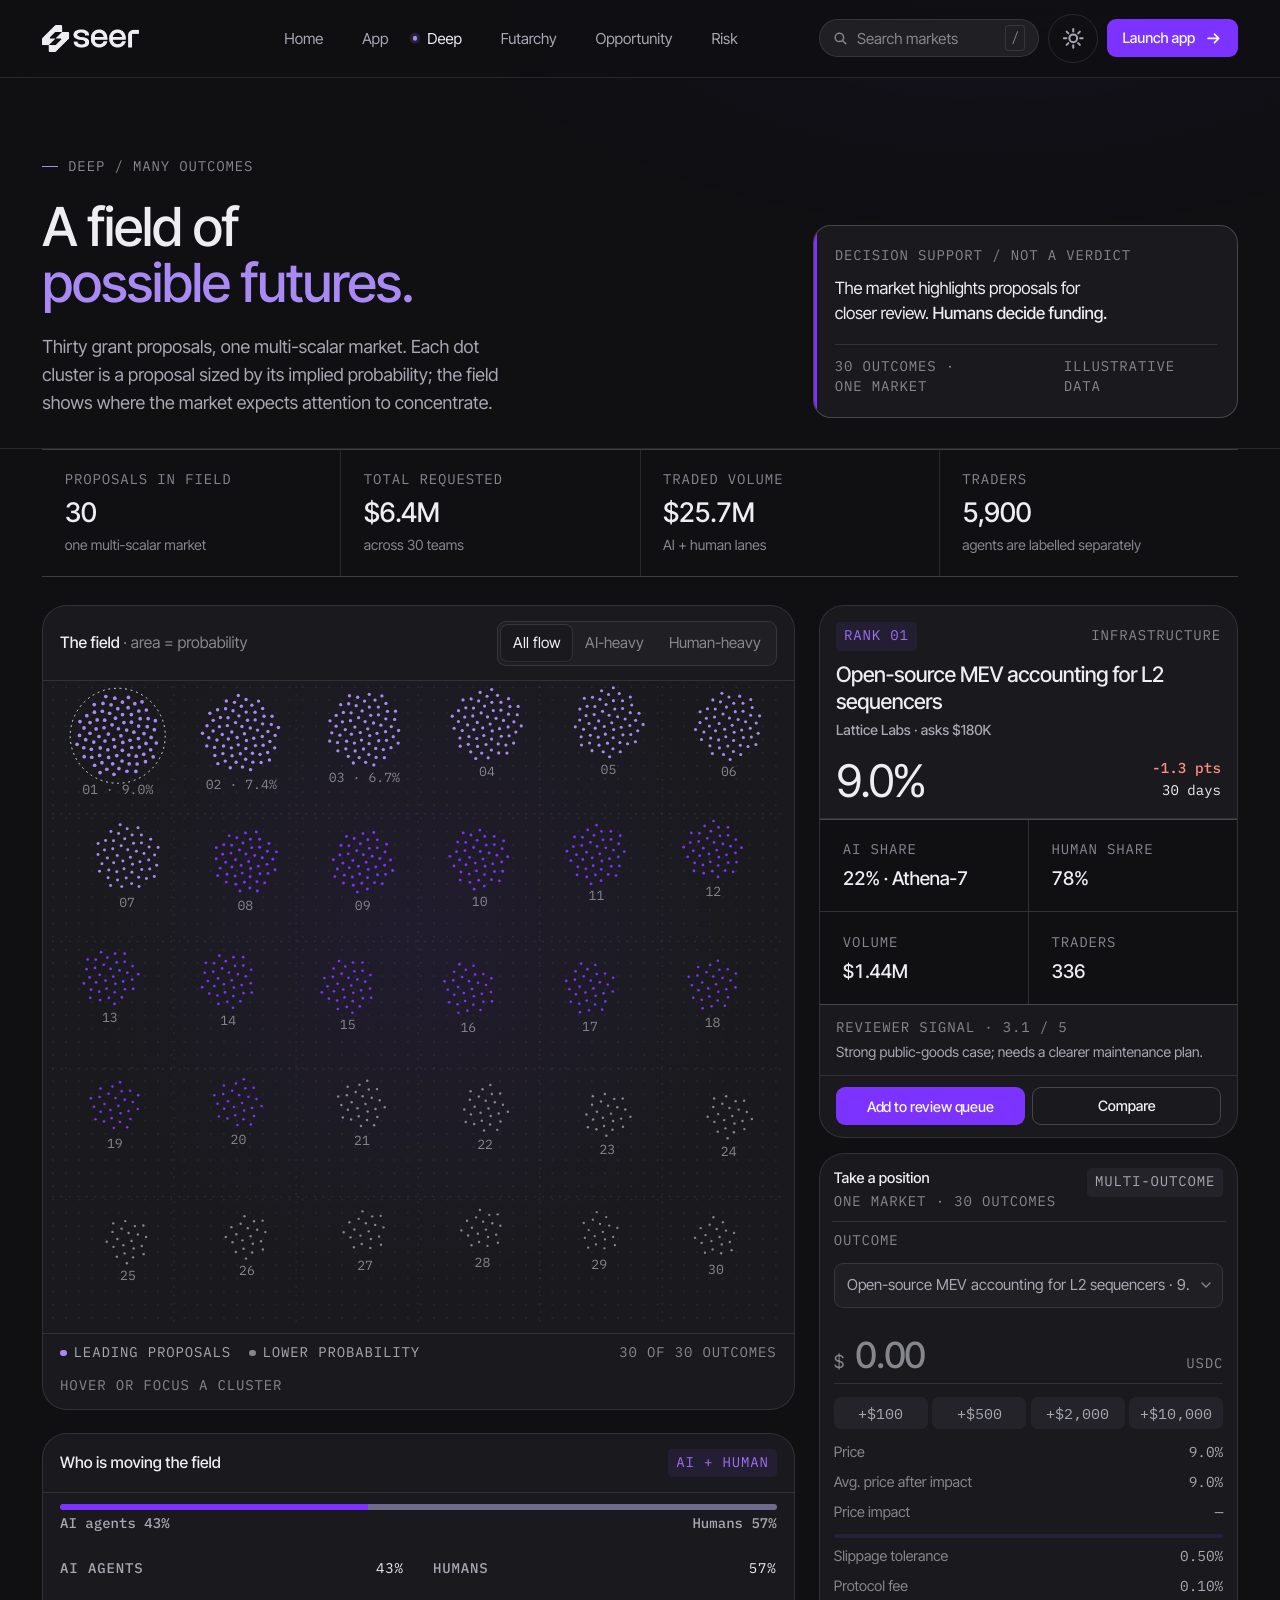
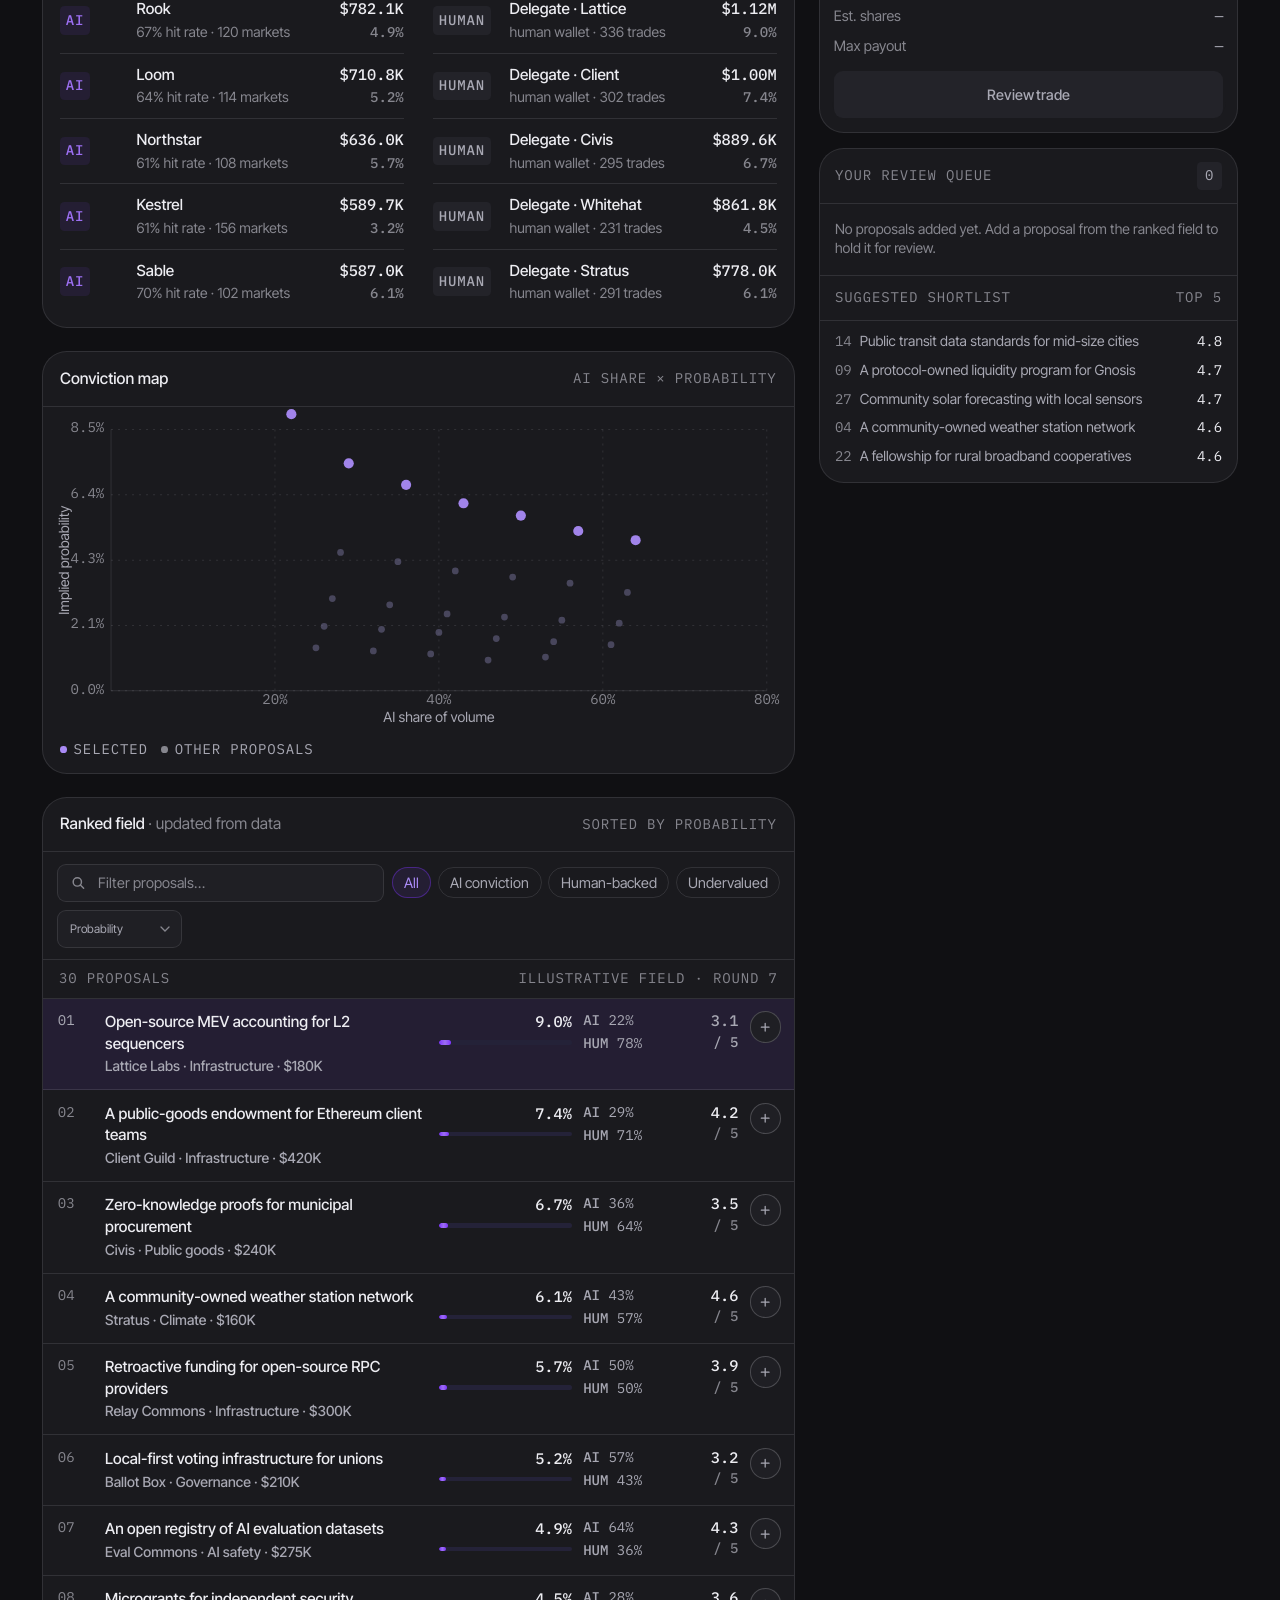
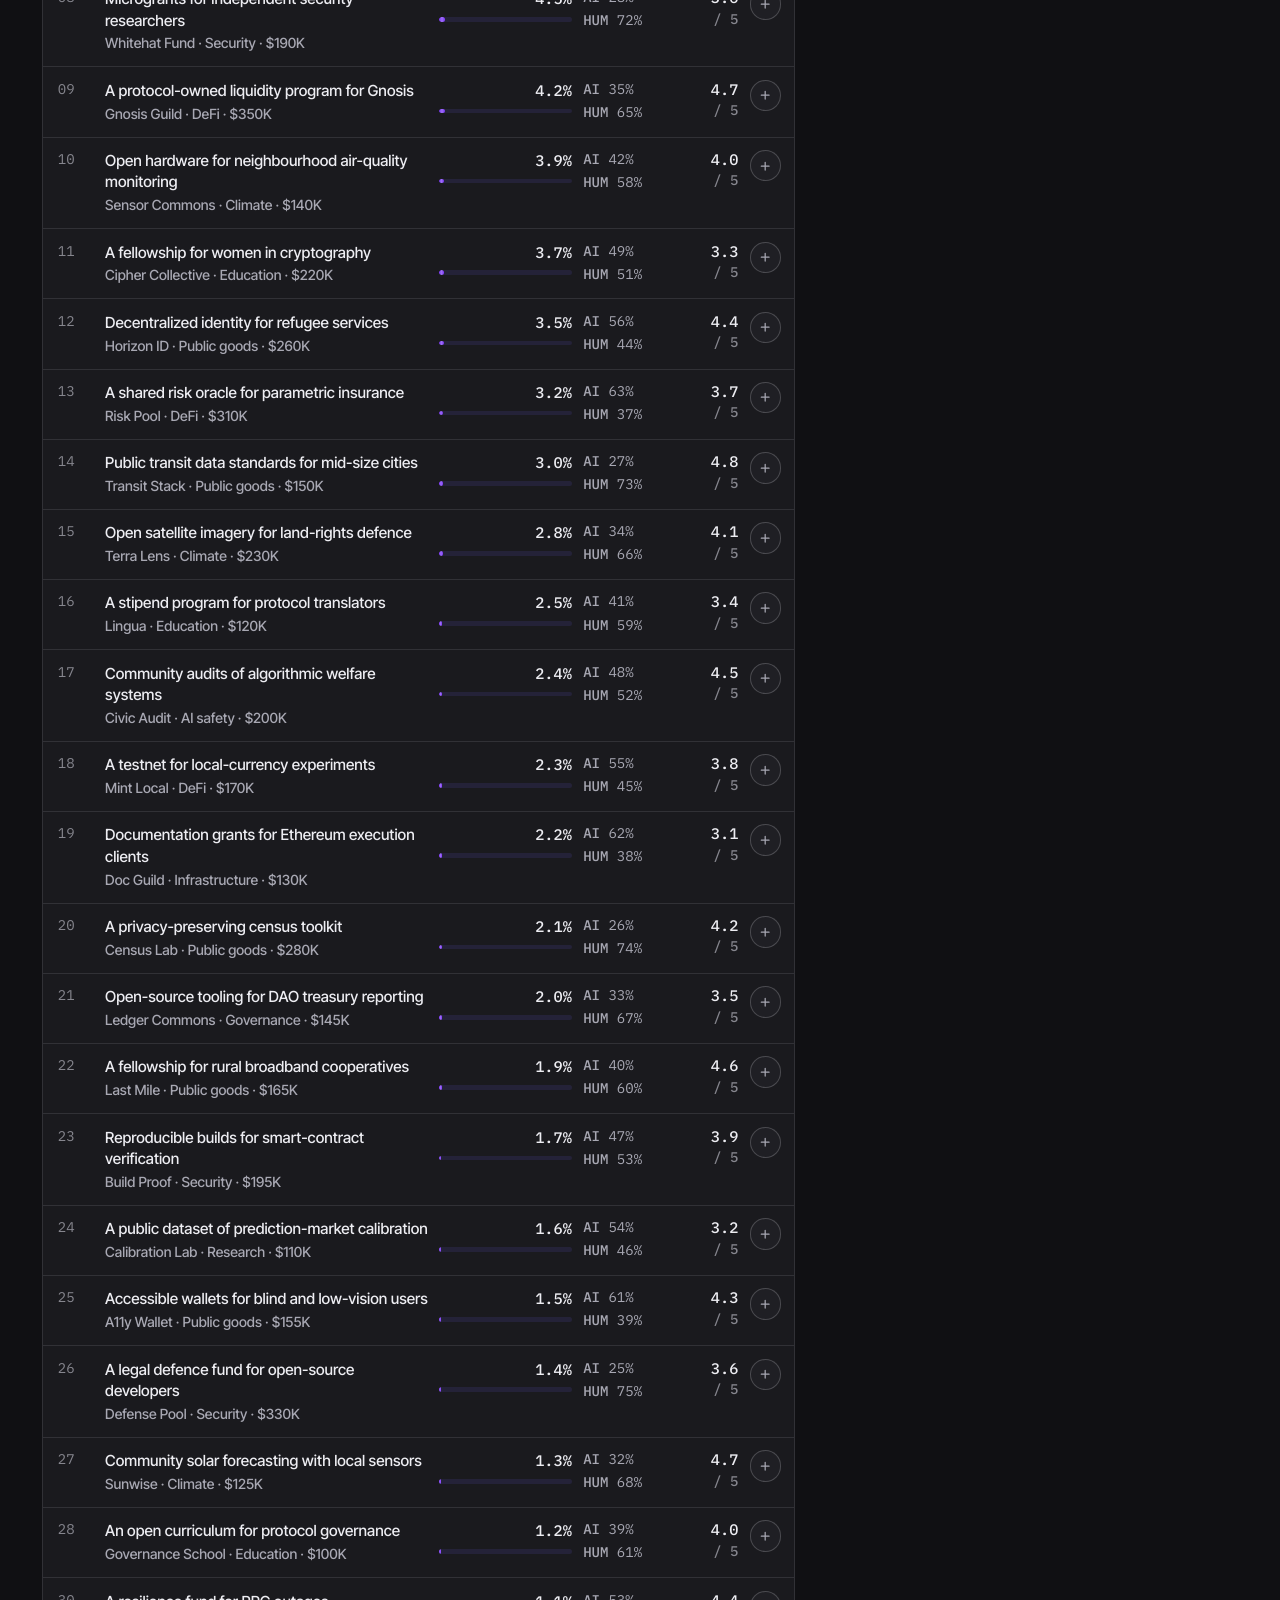
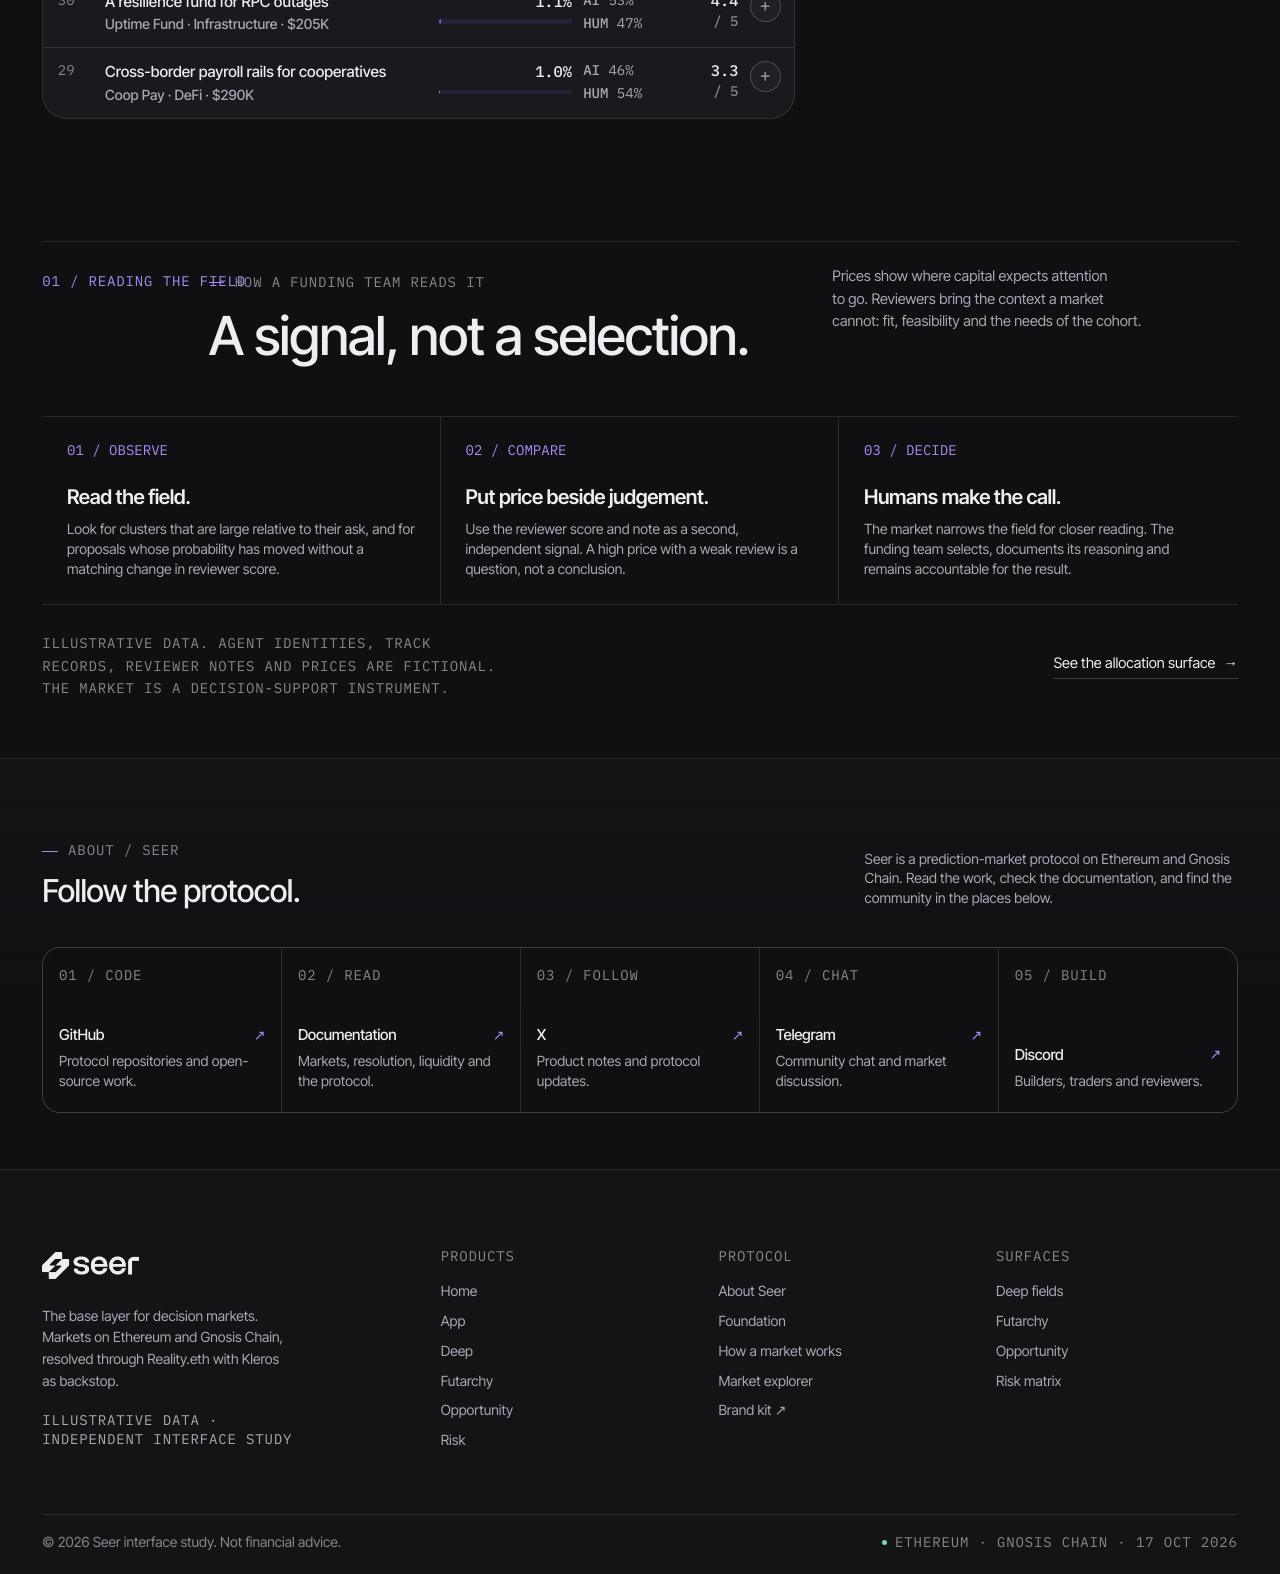
==== commit e1228f69: "Polish Deep field, stat strips, and example labels" ====
--- a/deep/index.html
+++ b/deep/index.html
@@ -8,7 +8,7 @@
   <title>Seer Deep: A field of possible futures</title>
   <script>try{var t=localStorage.getItem('seer-theme');if(t==='light')document.documentElement.dataset.theme='light'}catch(e){}</script>
   <link rel="icon" href="../logo/favicon.png" type="image/png">
-  <link rel="stylesheet" href="../shared/shared.css?v=37">
+  <link rel="stylesheet" href="../shared/shared.css?v=38">
   <style>
     .deep-head { padding-block: clamp(44px, 5.6vw, 72px) 30px; border-bottom: 1px solid var(--line); }
     .deep-head-grid { display: grid; grid-template-columns:minmax(0, 1.25fr) minmax(18.75rem, .75fr); gap:clamp(2rem, 5vw, 4.5rem); align-items: end; }
@@ -44,7 +44,9 @@
     .cluster.is-dim { opacity: .17; }
     .cluster.is-selected .cluster-ring { opacity: 1; }
     .cluster-ring { fill: none; stroke: var(--text); stroke-width: 1; opacity: 0; stroke-dasharray: 2 4; }
-    .field-foot { display: flex; justify-content: space-between; gap:.75rem; padding:.5rem .9375rem .75rem; border-top: 1px solid var(--line); flex-wrap: wrap; }
+    .field-foot { display:flex; justify-content:space-between; gap:.75rem 1rem; padding:.5rem .9375rem .75rem; border-top:1px solid var(--line); flex-wrap:wrap; }
+    .field-legend { display:flex; align-items:center; gap:1rem; flex-wrap:wrap; }
+    .field-hint { flex-basis:100%; order:3; }
 
     .two-panel { display: grid; grid-template-columns:1fr; gap:1.25rem; }
     .lanes-panel, .scatter-panel { border: 1px solid var(--line); border-radius:var(--r-card); background: var(--card); overflow: hidden; min-width:0; }
@@ -111,12 +113,8 @@
     .selected-prob .big { font-size:2.5rem; line-height:.9; letter-spacing:-.06em; font-variant-numeric: tabular-nums; }
     .selected-prob .chg { font-family: var(--font-mono); font-size:.5938rem; text-align: right; line-height:1.6; }
     .selected-prob .chg b { display: block; font-weight: 500; font-size:.6562rem; }
-    .selected-metrics { display: grid; grid-template-columns:1fr 1fr; border-top: 1px solid var(--line); border-bottom: 1px solid var(--line); }
-    .selected-metrics div { padding:.5rem .875rem; border-right: 1px solid var(--line); border-bottom: 1px solid var(--line); }
-    .selected-metrics div:nth-child(even) { border-right: 0; }
-    .selected-metrics div:nth-last-child(-n+2) { border-bottom: 0; }
-    .selected-metrics .k { font-family: var(--font-mono); font-size:.5312rem; letter-spacing:.08em; text-transform: uppercase; color: var(--muted); }
-    .selected-metrics .v { margin-top:.25rem; font-family: var(--font-mono); font-size:.6562rem; color: var(--text); font-weight: 500; }
+    .selected-metrics { border:0; border-top:1px solid var(--line); border-bottom:1px solid var(--line); }
+    .selected-metrics .v { font-size:1.05rem; line-height:1.2; letter-spacing:-.02em; }
     .review-note { padding:.6875rem .875rem; border-bottom: 1px solid var(--line); }
     .review-note .note { font-size:.7188rem; line-height:1.55; color: var(--text-2); margin-top:.3125rem; }
     .selected-actions { padding:.625rem .875rem; display: flex; gap:.4375rem; }
@@ -204,7 +202,6 @@
       body[data-page="deep"] .suggest-row b,
       body[data-page="deep"] .queue-item,
       body[data-page="deep"] .queue-empty,
-      body[data-page="deep"] .selected-metrics .k,
       body[data-page="deep"] .selected-team,
       body[data-page="deep"] .review-note .note,
       body[data-page="deep"] .explain-step .n,
@@ -212,7 +209,6 @@
       body[data-page="deep"] .lane-row .amt,
       body[data-page="deep"] .proposal-row .p-prob b,
       body[data-page="deep"] .proposal-row .p-score,
-      body[data-page="deep"] .selected-metrics .v { font-size:.8rem; }
       body[data-page="deep"] .proposal-row .p-title { font-size:.85rem; white-space:normal; display:-webkit-box; -webkit-line-clamp:2; -webkit-box-orient:vertical; }
       body[data-page="deep"] .proposal-row { align-items:start; }
       body[data-page="deep"] .ranked-toolbar .chip-tab,
@@ -270,12 +266,12 @@
                 <div id="field" aria-label="Dot-matrix field of 30 proposals"></div>
               </div>
               <div class="field-foot">
-                <div class="legend">
+                <div class="legend field-legend">
                   <span class="field-key"><i></i>Leading proposals</span>
                   <span class="field-key low"><i></i>Lower probability</span>
-                  <span class="field-key" style="color:var(--muted)">Hover or focus a cluster</span>
                 </div>
                 <span class="micro" id="field-count">30 of 30 outcomes</span>
+                <span class="field-key field-hint" style="color:var(--muted)">Hover or focus a cluster</span>
               </div>
             </section>
 
@@ -385,7 +381,7 @@
     </section>
 
   <div id="site-footer"></div>
-  <script src="../shared/shared.js?v=37"></script>
+  <script src="../shared/shared.js?v=38"></script>
   <script>
     (function () {
       const S = window.SEER, f = S.fmt;
@@ -438,7 +434,7 @@
       /* Field */
       function buildField() {
         if (fieldHost._seerFieldRO) { fieldHost._seerFieldRO.disconnect(); fieldHost._seerFieldRO = null; }
-        const baseW = 780, baseH = 486, cols = 6, rows = 5;
+        const baseW = 780, baseH = 680, cols = 6, rows = 5;
         const W = Math.max(320, Math.round(fieldHost.clientWidth || baseW));
         const scale = W / baseW;
         const H = Math.round(baseH * scale);
@@ -450,7 +446,7 @@
           const jx = Math.sin(i * 12.9) * 11 * scale;
           const jy = Math.cos(i * 7.1) * 7 * scale;
           const cx = (70 + col * 128) * scale + jx;
-          const cy = (46 + row * 90) * scale + jy;
+          const cy = (46 + row * 135) * scale + jy;
           const radius = (11 + Math.sqrt(p.prob) * 112) * scale;
           const count = Math.max(7, Math.round(8 + p.prob * 880));
           let dots = '';
@@ -672,7 +668,7 @@
           '<div class="selected-team">' + S.esc(p.team) + ' · asks ' + f.usd(p.ask, 0) + '</div>' +
           '<div class="selected-prob"><div class="big">' + f.pct(p.prob) + '</div><div class="chg"><b class="' + (p.change >= 0 ? 'trend-up' : 'trend-down') + '">' + f.pts(p.change) + '</b><span>30 days</span></div></div>' +
           '</div>' +
-          '<div class="selected-metrics"><div><div class="k">AI share</div><div class="v">' + Math.round(p.aiShare * 100) + '% · ' + S.esc(p.agent) + '</div></div><div><div class="k">Human share</div><div class="v">' + Math.round((1 - p.aiShare) * 100) + '%</div></div><div><div class="k">Volume</div><div class="v">' + f.usd(p.volume) + '</div></div><div><div class="k">Traders</div><div class="v">' + f.num(p.traders) + '</div></div></div>' +
+          '<div class="stat-strip selected-metrics" style="--stat-cols:2" aria-label="Selected proposal metrics"><div class="stat"><div class="k"><span class="micro">AI share</span></div><div class="v">' + Math.round(p.aiShare * 100) + '% · ' + S.esc(p.agent) + '</div></div><div class="stat"><div class="k"><span class="micro">Human share</span></div><div class="v">' + Math.round((1 - p.aiShare) * 100) + '%</div></div><div class="stat"><div class="k"><span class="micro">Volume</span></div><div class="v">' + f.usd(p.volume) + '</div></div><div class="stat"><div class="k"><span class="micro">Traders</span></div><div class="v">' + f.num(p.traders) + '</div></div></div>' +
           '<div class="review-note"><div class="micro">Reviewer signal · ' + p.reviewScore.toFixed(1) + ' / 5</div><p class="note">' + S.esc(p.note) + '</p></div>' +
           '<div class="selected-actions"><button class="btn ' + (inQueue ? 'btn-secondary' : '') + '" type="button" id="toggle-selected">' + (inQueue ? 'Remove from queue' : 'Add to review queue') + '</button><a class="btn btn-ghost" href="../opportunity/index.html#s01">Compare</a></div>';
         document.getElementById('toggle-selected').addEventListener('click', () => toggleQueue(p.id));
--- a/shared/shared.css
+++ b/shared/shared.css
@@ -1168,3 +1168,5 @@
 @media (min-width: 1024px) { body .status { font-size:.78rem; } }
 
 .chart .volume-bar { fill: var(--chart-1); opacity:.16; }
+
+.stat-strip--meta .v { font-size:1rem; line-height:1.2; letter-spacing:-.015em; }
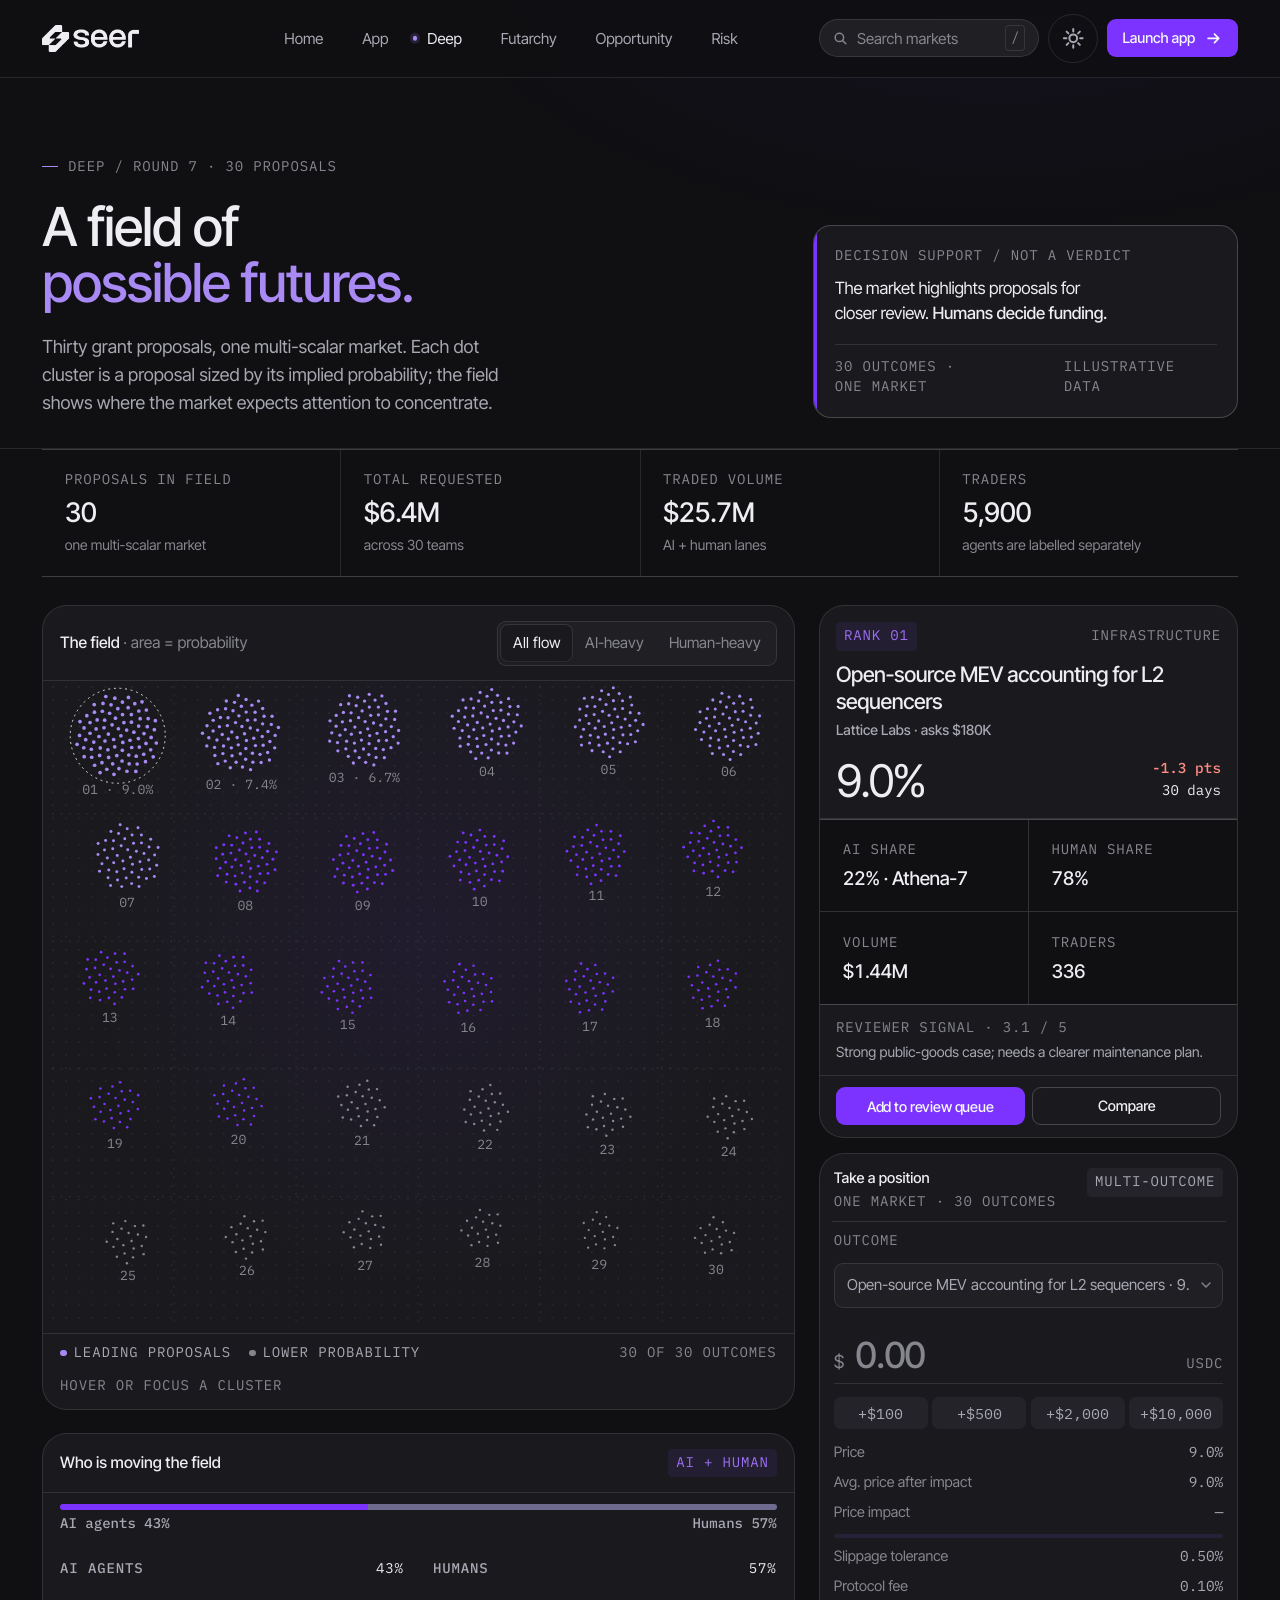
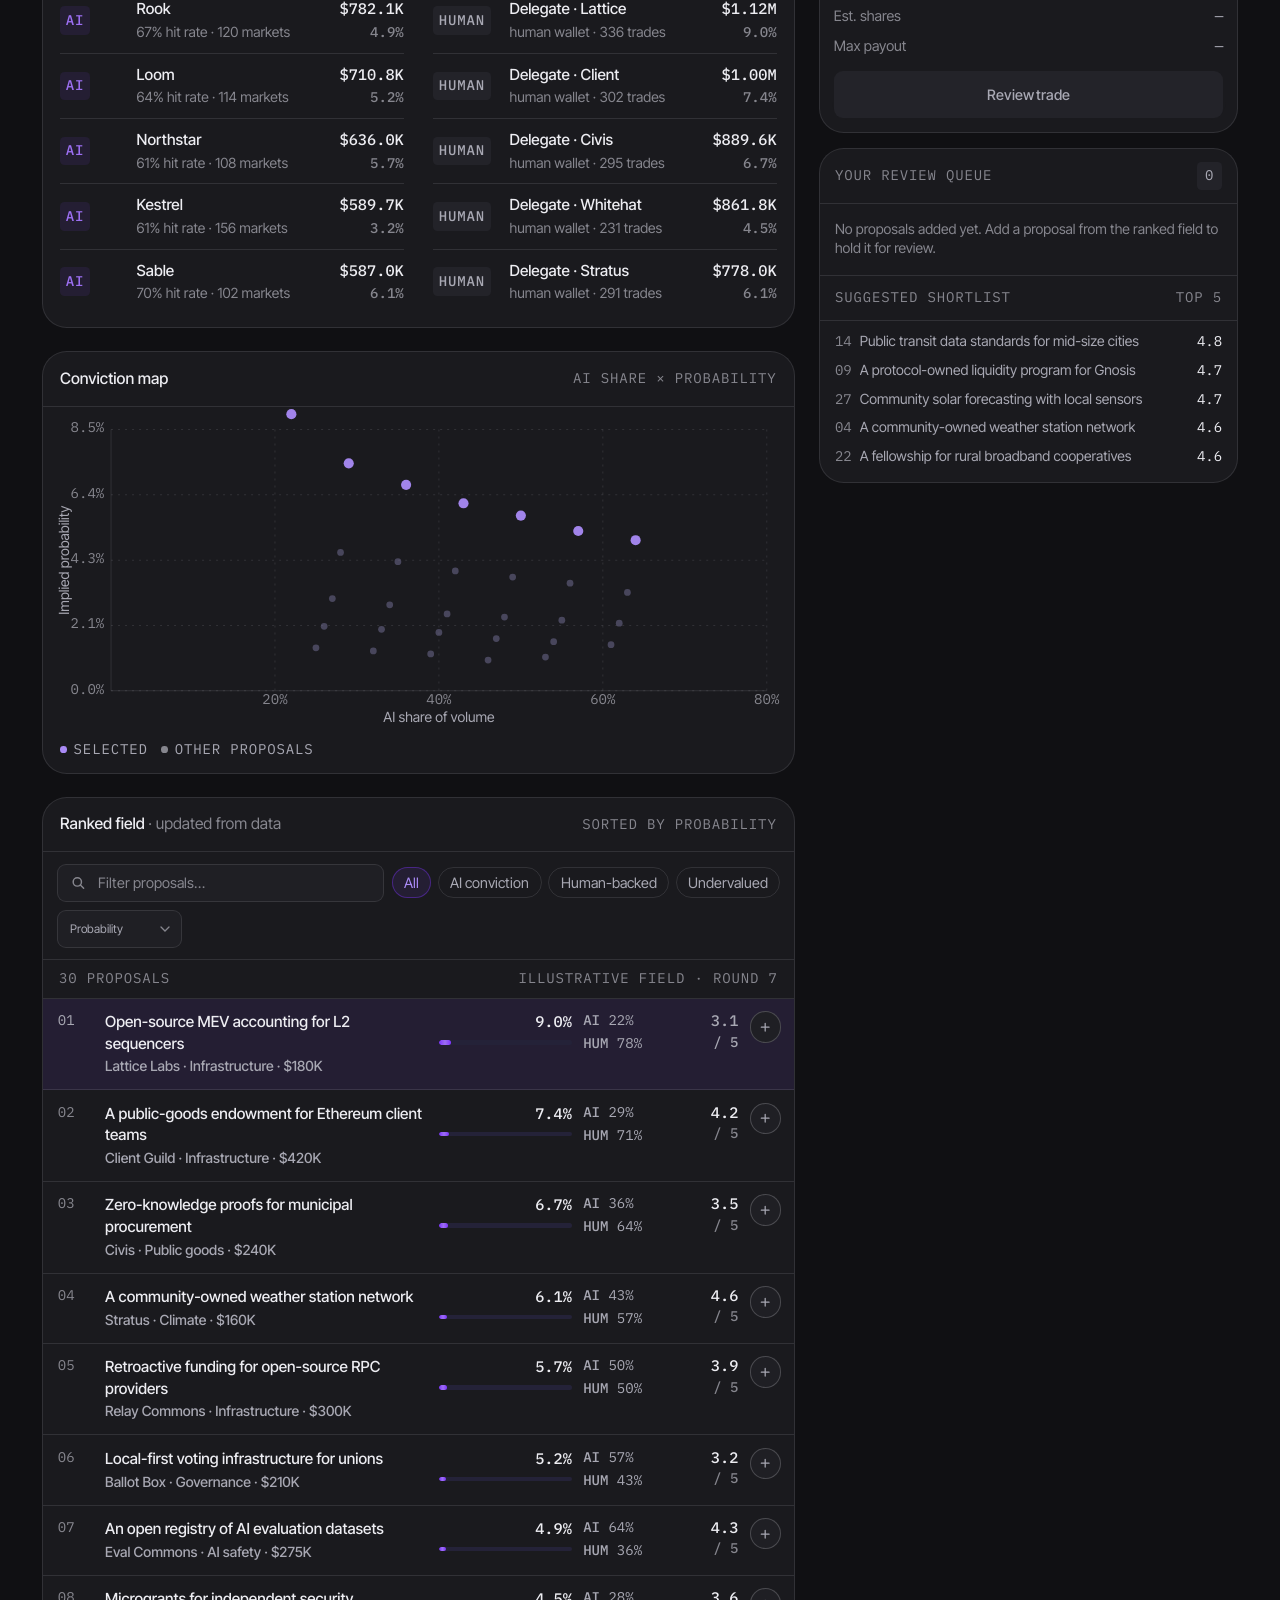
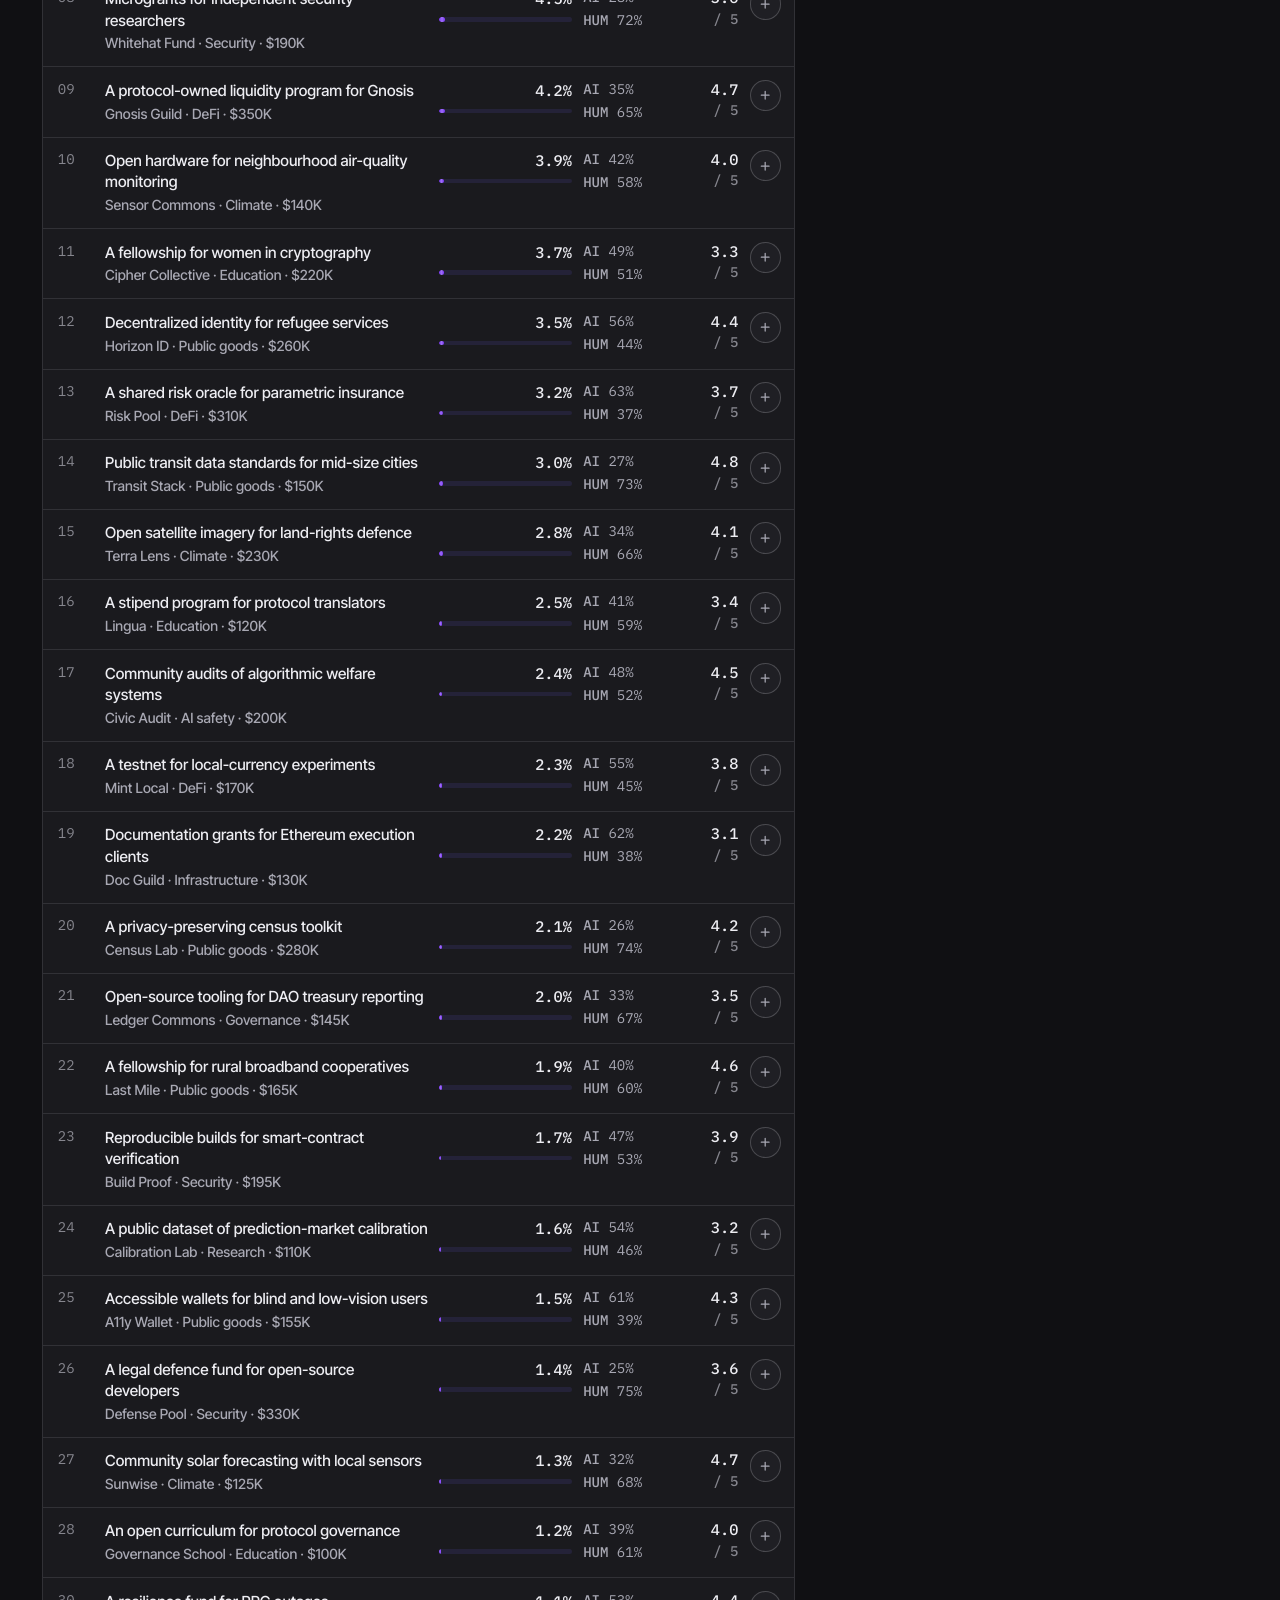
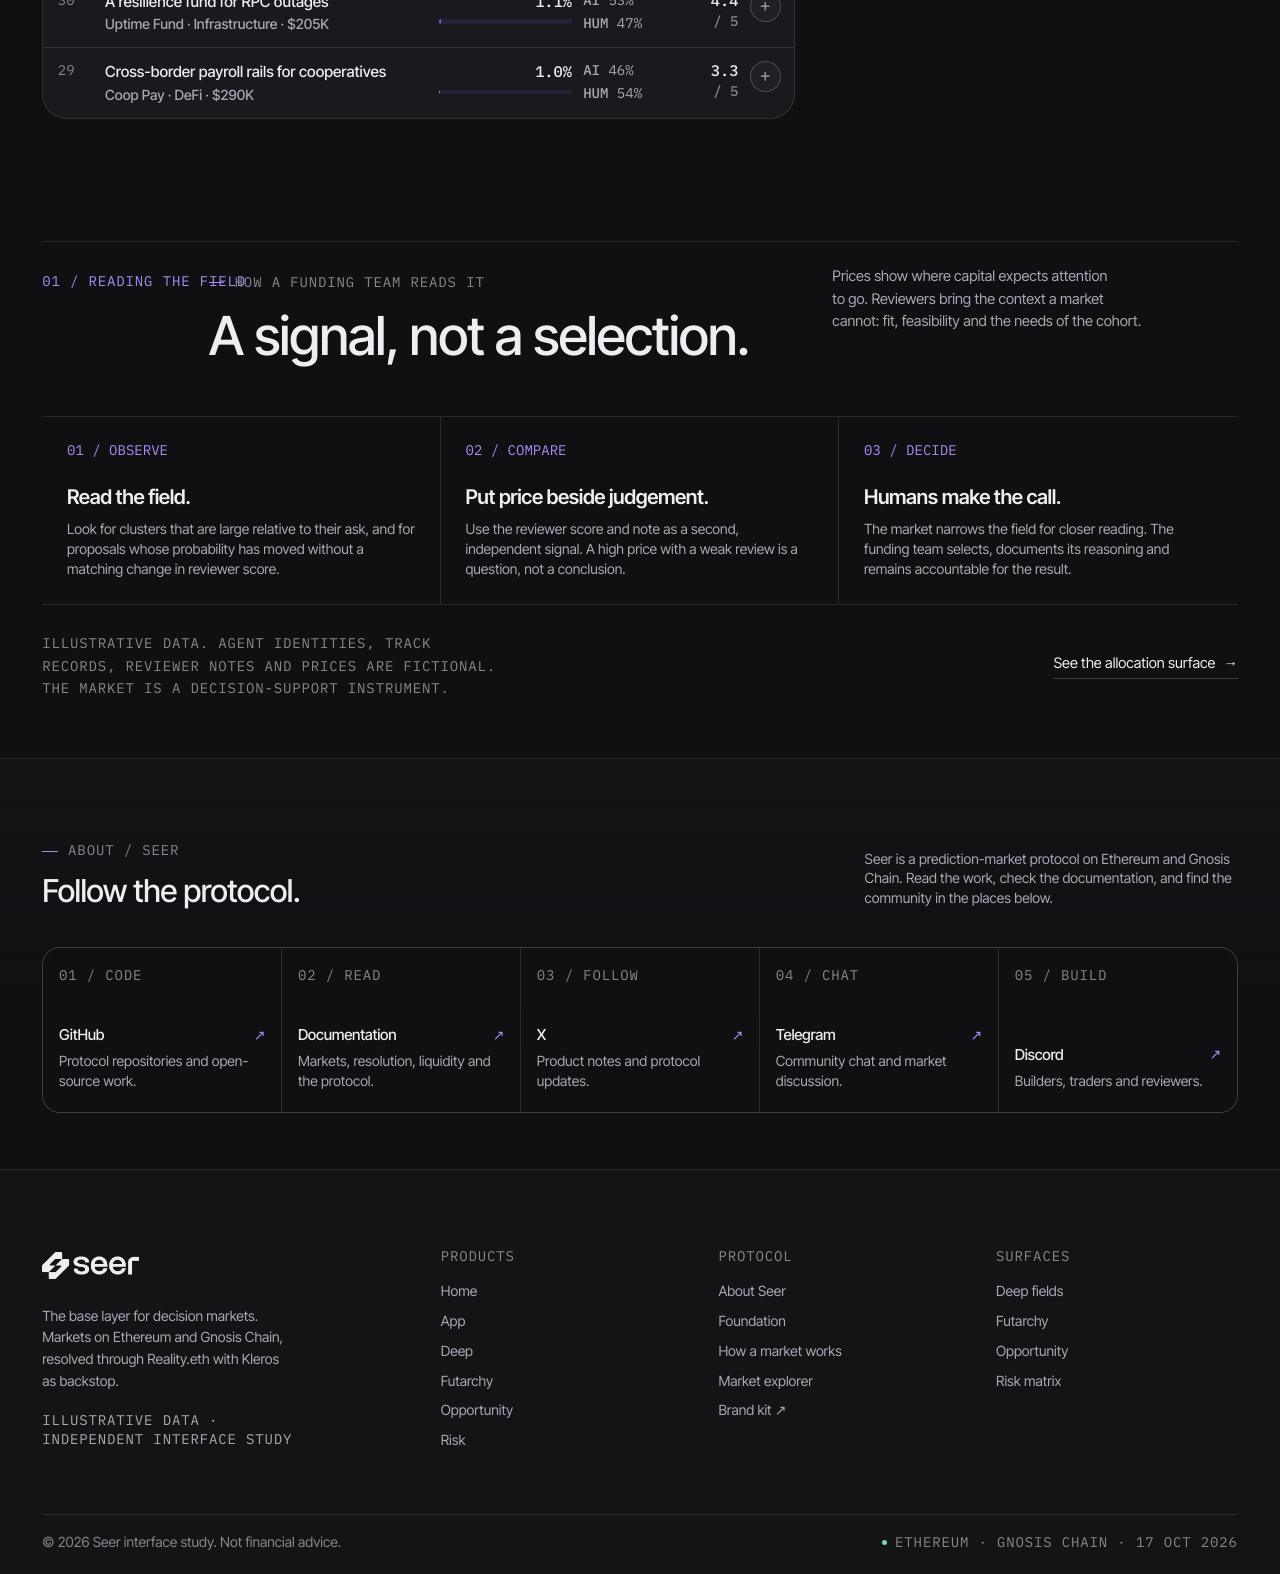
==== commit 1f88ae2a: "Fix hero meta wrapping, App stat strip, Risk values, and Round 7 labels" ====
--- a/deep/index.html
+++ b/deep/index.html
@@ -8,7 +8,7 @@
   <title>Seer Deep: A field of possible futures</title>
   <script>try{var t=localStorage.getItem('seer-theme');if(t==='light')document.documentElement.dataset.theme='light'}catch(e){}</script>
   <link rel="icon" href="../logo/favicon.png" type="image/png">
-  <link rel="stylesheet" href="../shared/shared.css?v=38">
+  <link rel="stylesheet" href="../shared/shared.css?v=39">
   <style>
     .deep-head { padding-block: clamp(44px, 5.6vw, 72px) 30px; border-bottom: 1px solid var(--line); }
     .deep-head-grid { display: grid; grid-template-columns:minmax(0, 1.25fr) minmax(18.75rem, .75fr); gap:clamp(2rem, 5vw, 4.5rem); align-items: end; }
@@ -227,7 +227,7 @@
       <div class="wrap">
         <div class="deep-head-grid">
           <div>
-            <p class="eyebrow">Deep / Many outcomes</p>
+            <p class="eyebrow">Deep / Round 7 · 30 proposals</p>
             <h1 class="h1">A field of <span class="accent">possible futures.</span></h1>
             <p class="lede">Thirty grant proposals, one multi-scalar market. Each dot cluster is a proposal sized by its implied probability; the field shows where the market expects attention to concentrate.</p>
           </div>
@@ -381,7 +381,7 @@
     </section>
 
   <div id="site-footer"></div>
-  <script src="../shared/shared.js?v=38"></script>
+  <script src="../shared/shared.js?v=39"></script>
   <script>
     (function () {
       const S = window.SEER, f = S.fmt;
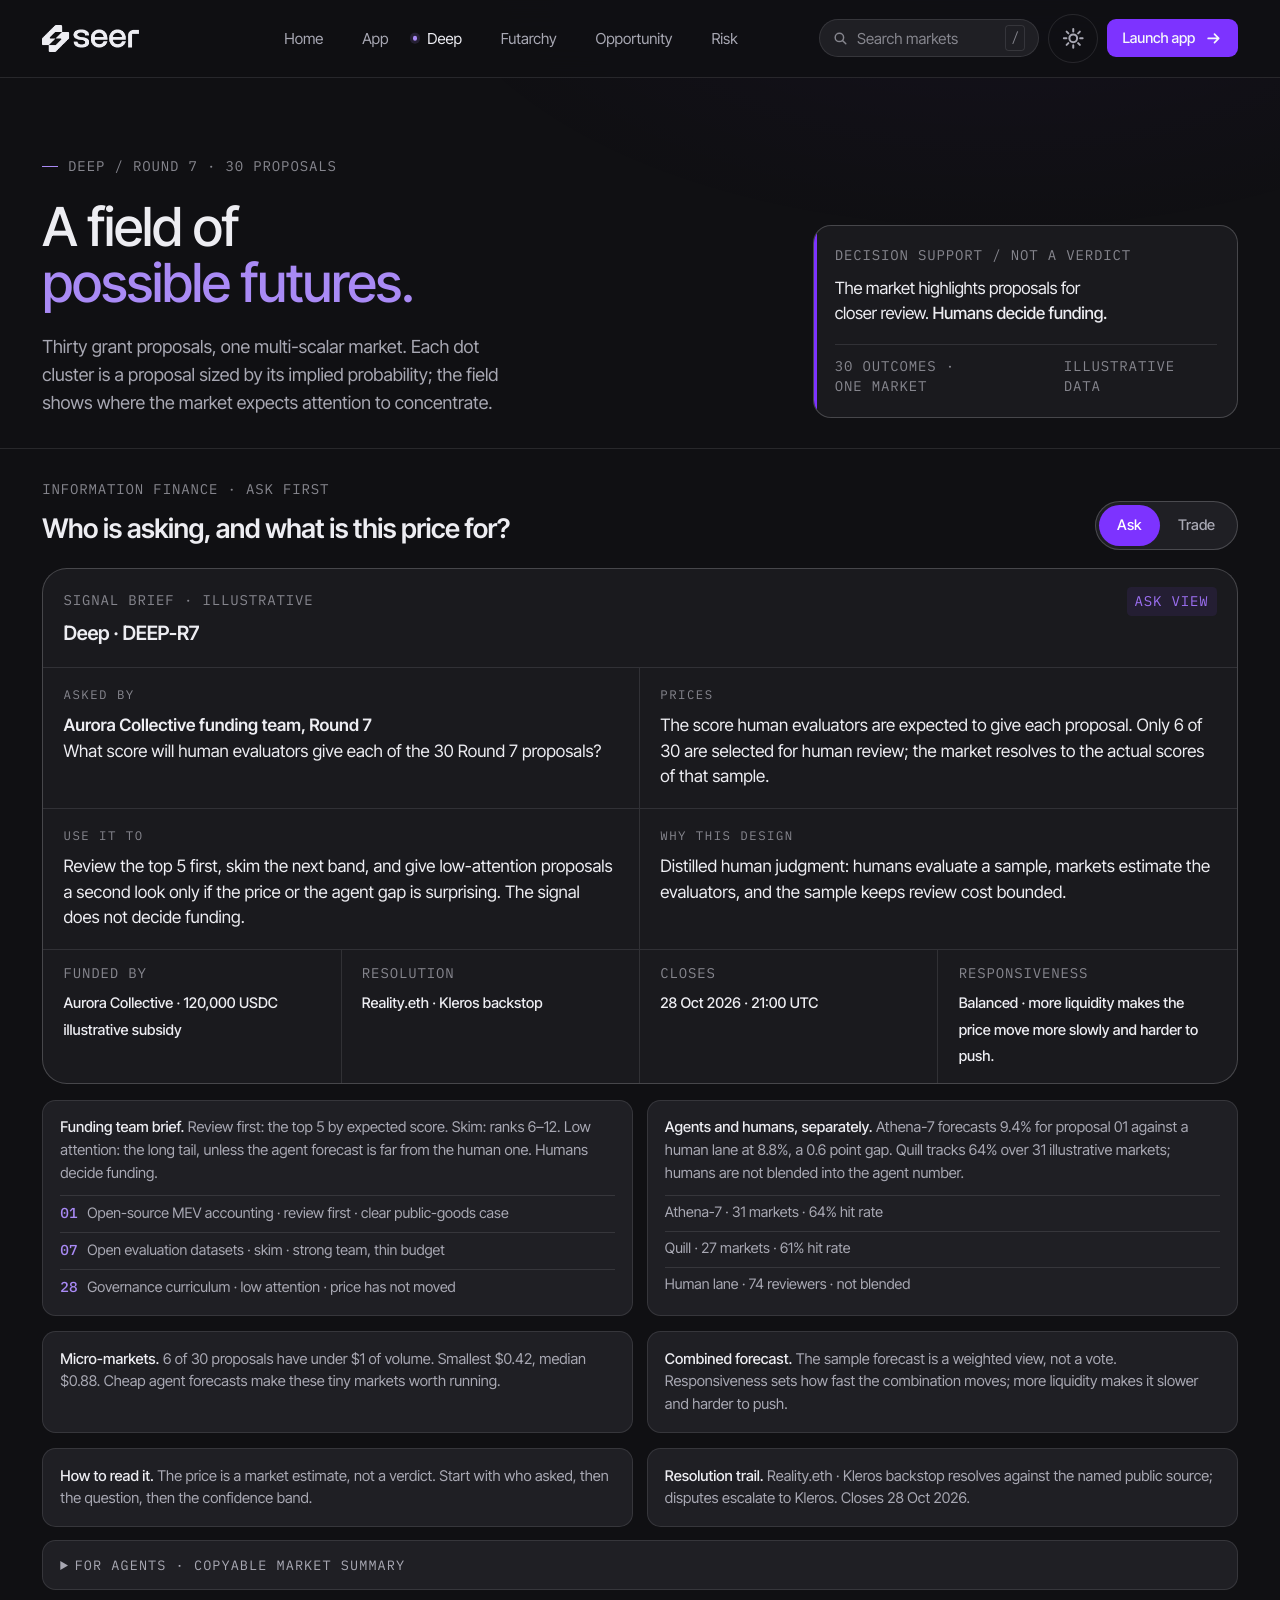
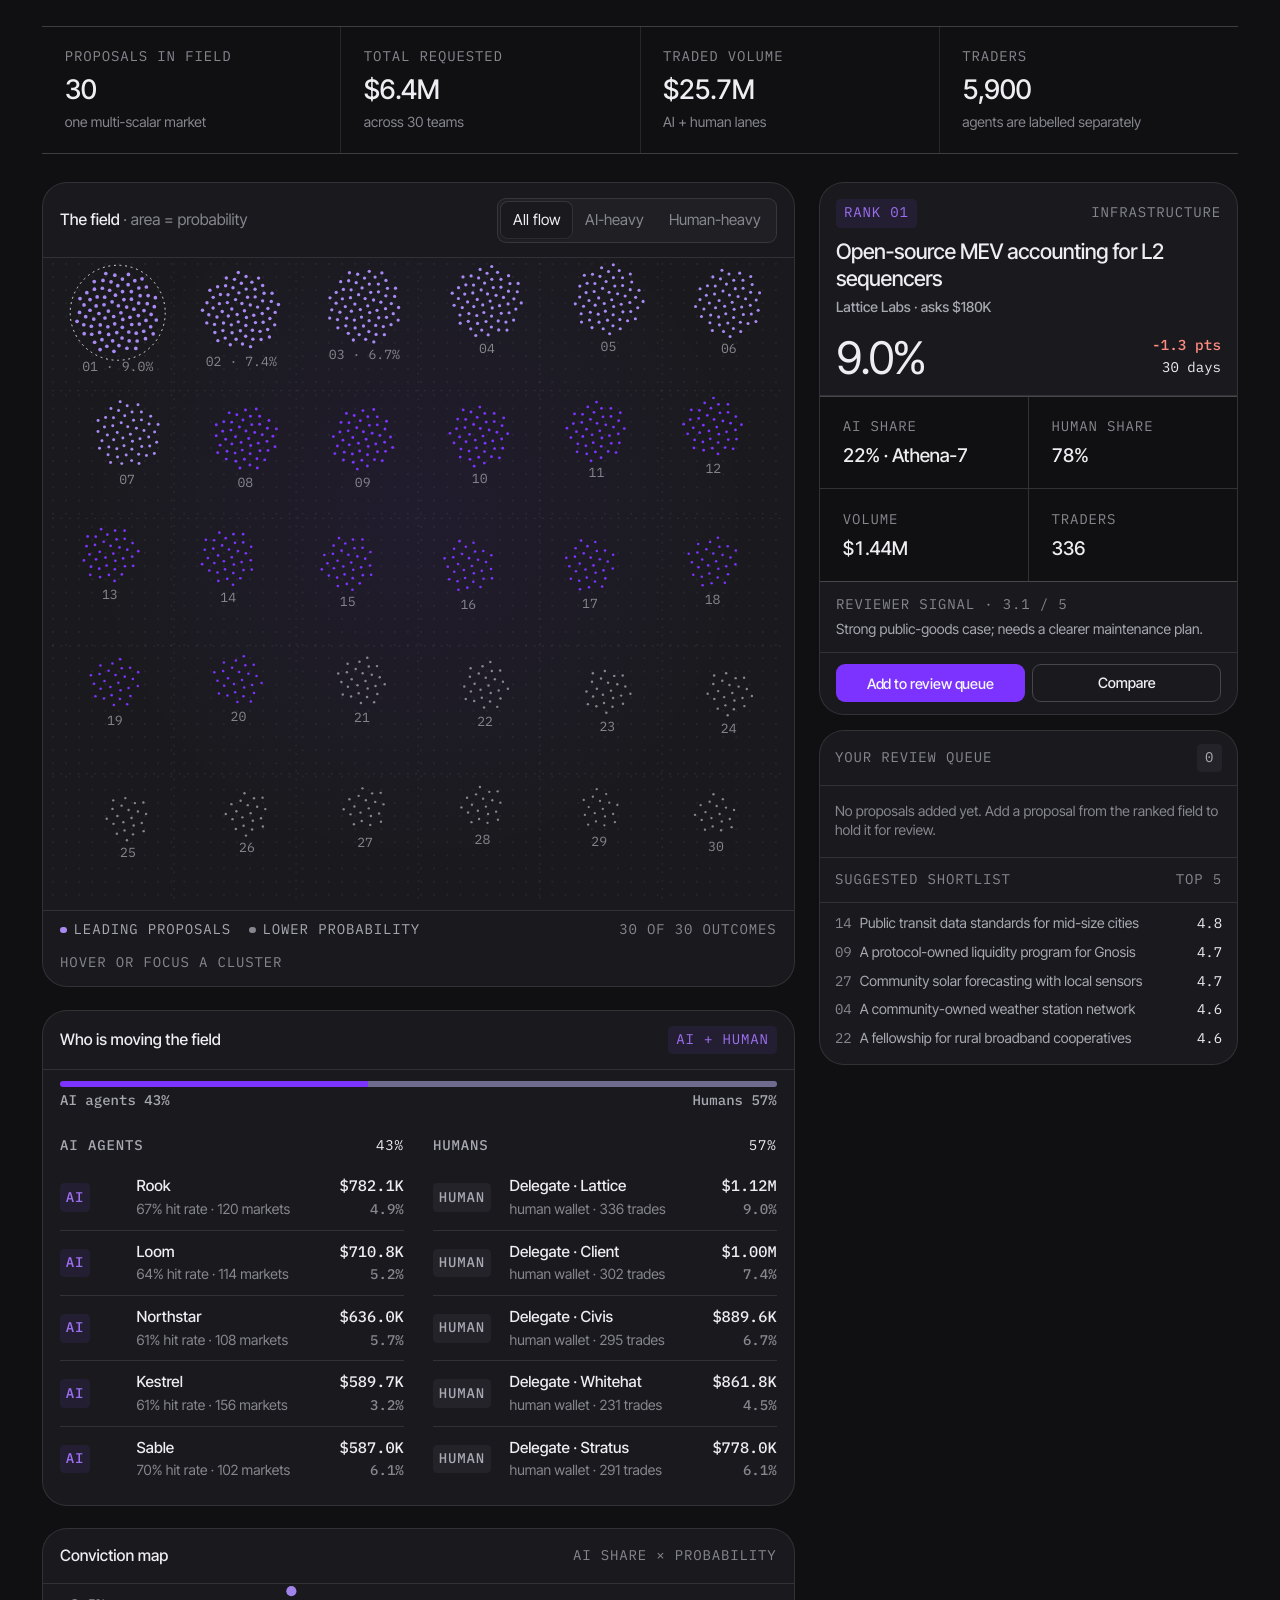
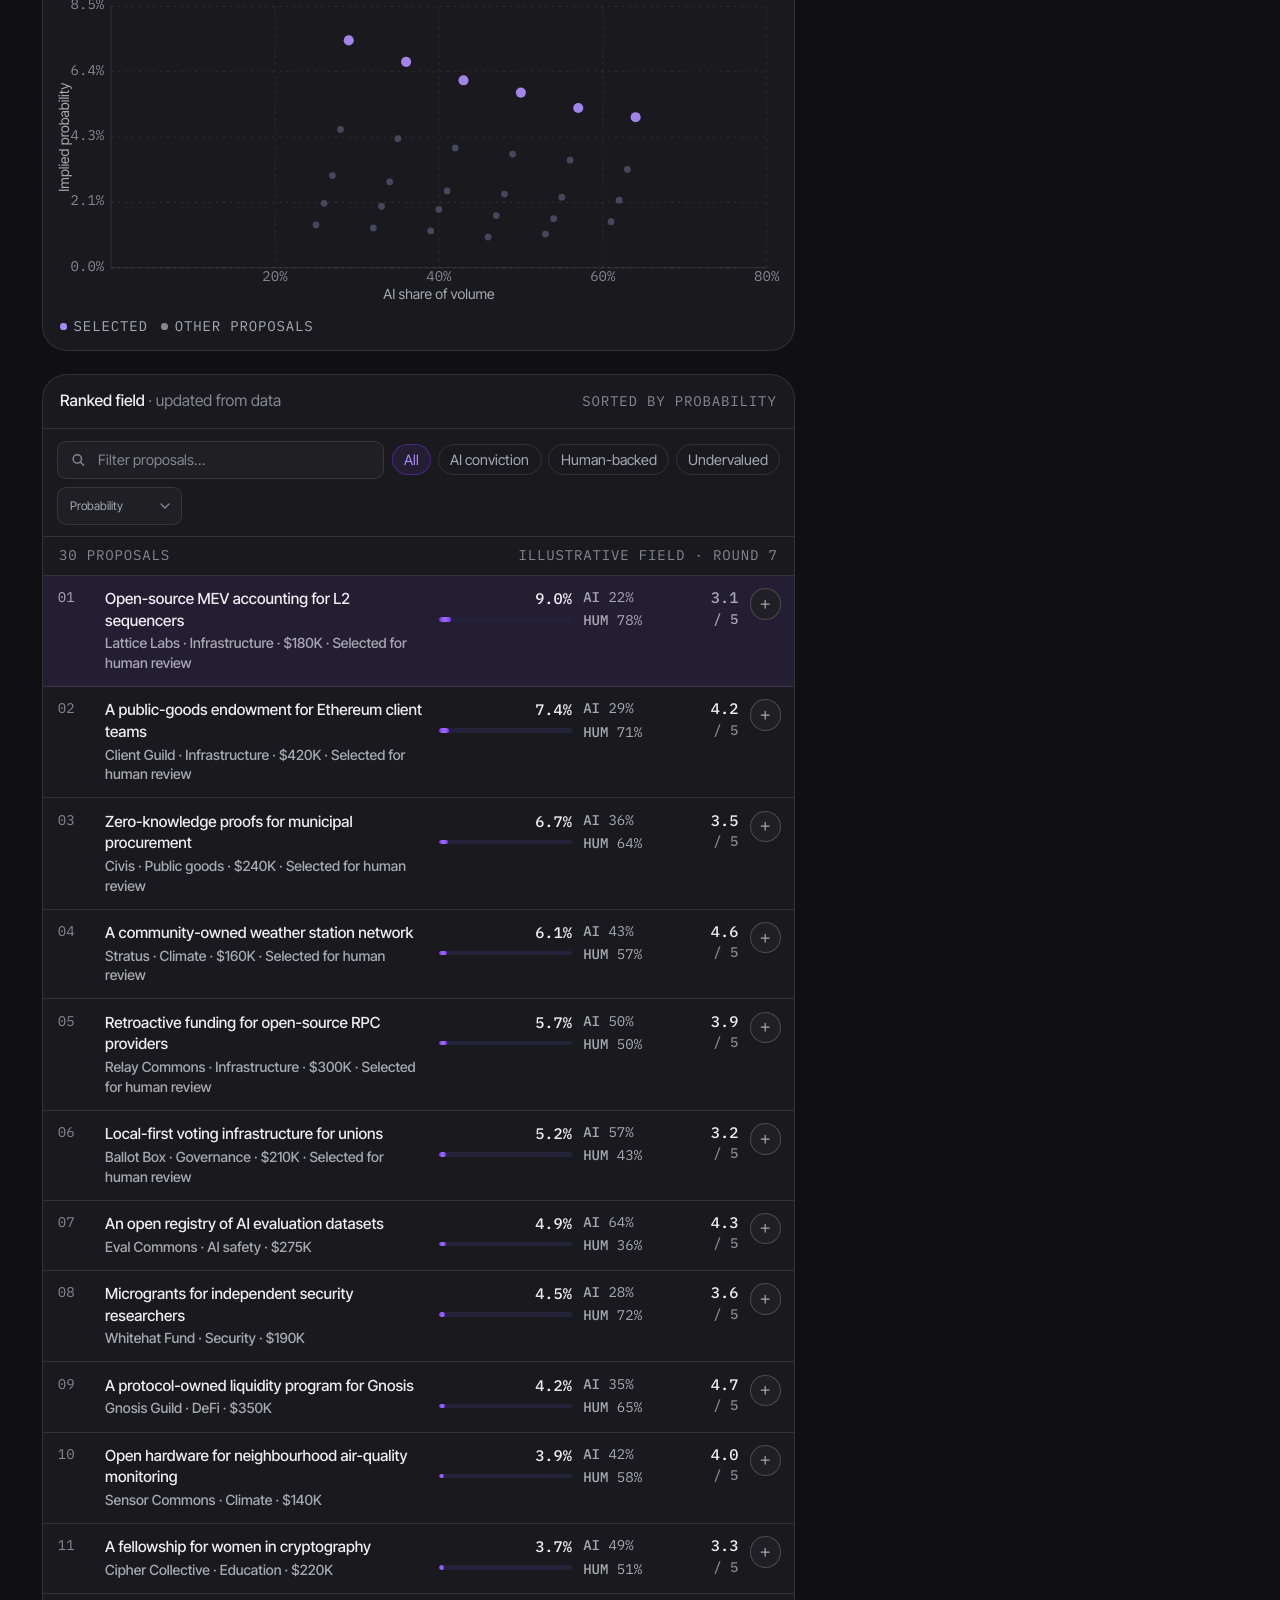
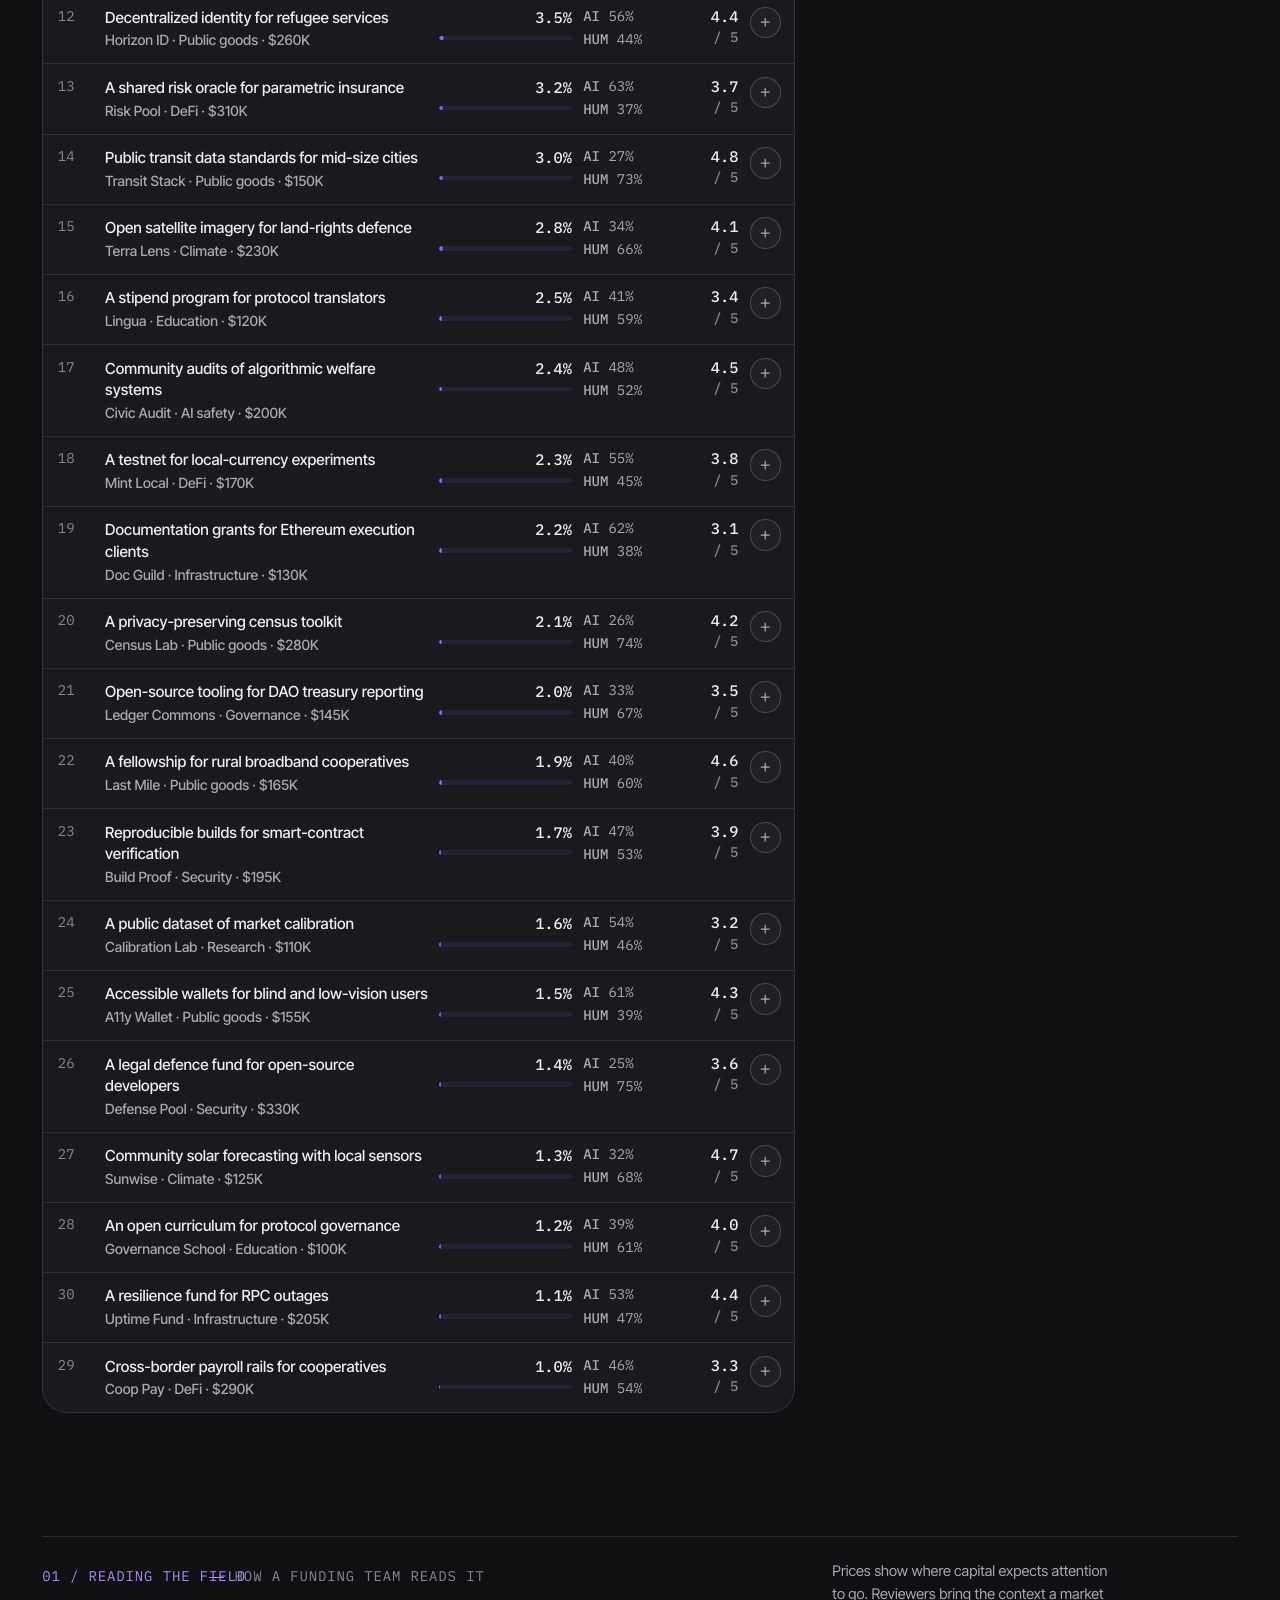
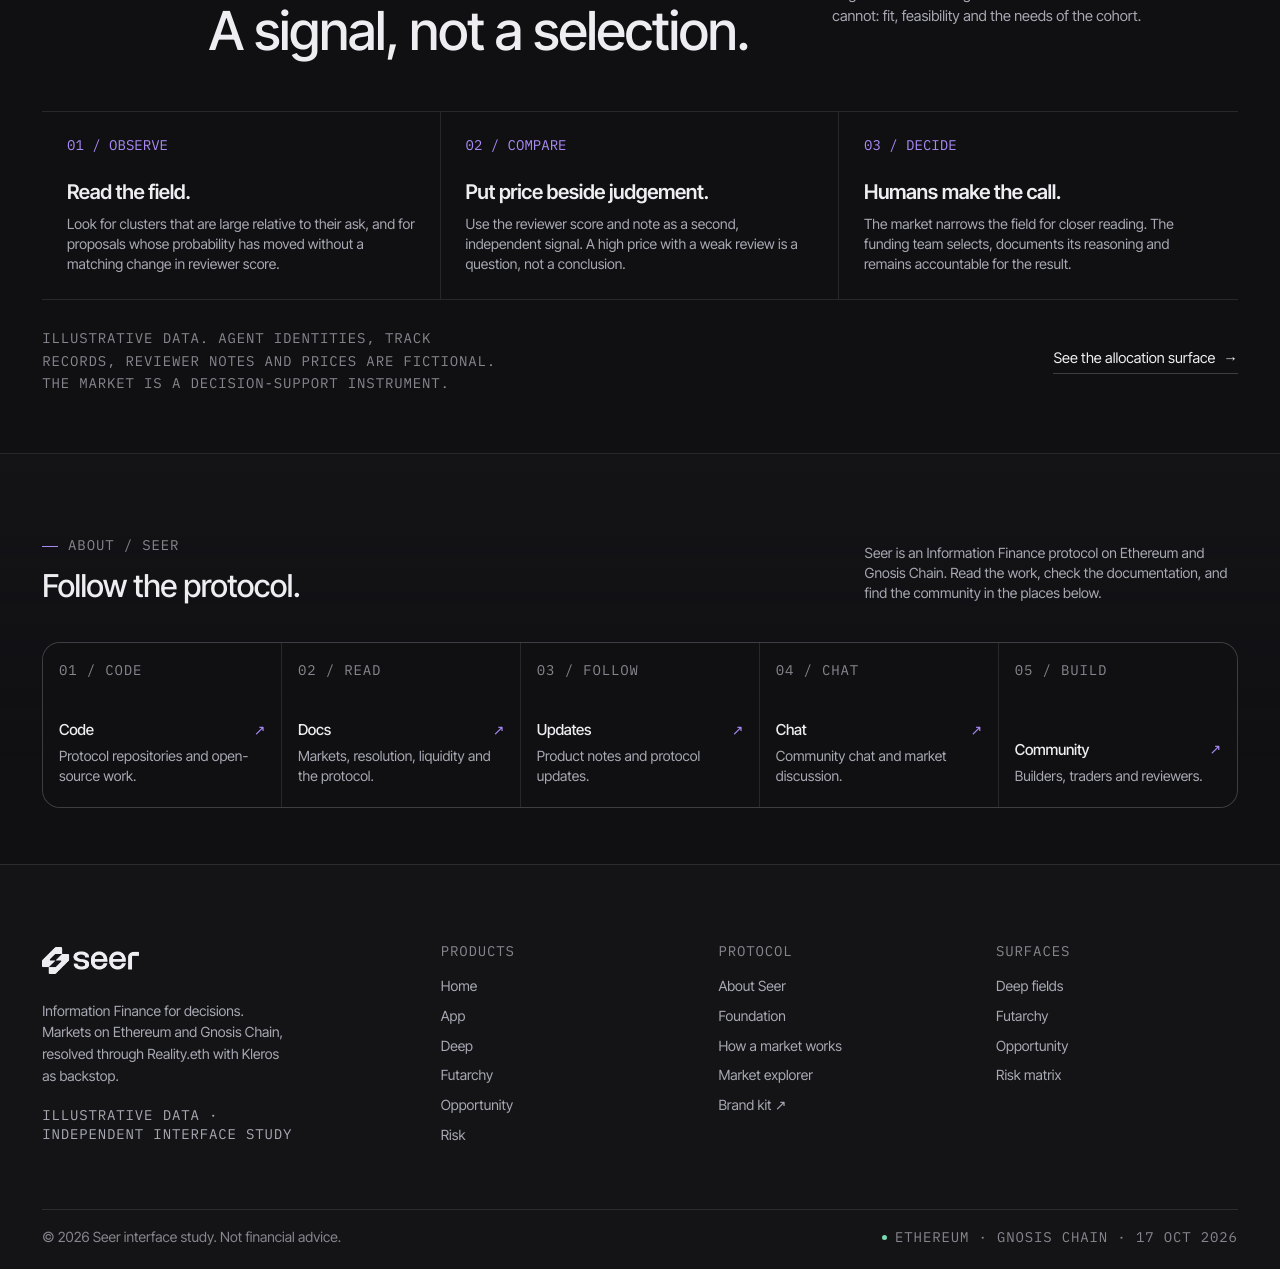
==== commit a2aa7c6c: "Reframe the six interfaces as Information Finance" ====
--- a/deep/index.html
+++ b/deep/index.html
@@ -3,9 +3,9 @@
 <head>
   <meta charset="utf-8">
   <meta name="viewport" content="width=device-width, initial-scale=1">
-  <meta name="description" content="Seer Deep: thirty grant proposals priced as one many-outcome market, with AI-agent and human trading lanes.">
+  <meta name="description" content="Seer Deep: distilled human judgment, where 30 grant proposals are priced as one many-outcome market and only a sample is reviewed.">
   <meta name="theme-color" content="#101013">
-  <title>Seer Deep: A field of possible futures</title>
+  <title>Seer Deep: distilled human judgment</title>
   <script>try{var t=localStorage.getItem('seer-theme');if(t==='light')document.documentElement.dataset.theme='light'}catch(e){}</script>
   <link rel="icon" href="../logo/favicon.png" type="image/png">
   <link rel="stylesheet" href="../shared/shared.css?v=39">
@@ -368,14 +368,14 @@
       <div class="wrap">
         <div class="about-head">
           <div><p class="eyebrow">About / Seer</p><h2 class="h2" id="about-title">Follow the protocol.</h2></div>
-          <p class="about-note">Seer is a prediction-market protocol on Ethereum and Gnosis Chain. Read the work, check the documentation, and find the community in the places below.</p>
+          <p class="about-note">Seer is an Information Finance protocol on Ethereum and Gnosis Chain. Read the work, check the documentation, and find the community in the places below.</p>
         </div>
         <div class="about-links">
-          <a class="about-link" href="https://github.com/seer-pm" target="_blank" rel="noopener noreferrer"><span class="about-index">01 / Code</span><span class="about-name">GitHub <span aria-hidden="true">↗</span></span><span class="about-desc">Protocol repositories and open-source work.</span></a>
-          <a class="about-link" href="https://seer-3.gitbook.io/seer-documentation" target="_blank" rel="noopener noreferrer"><span class="about-index">02 / Read</span><span class="about-name">Documentation <span aria-hidden="true">↗</span></span><span class="about-desc">Markets, resolution, liquidity and the protocol.</span></a>
-          <a class="about-link" href="https://x.com/seer_pm?s=11" target="_blank" rel="noopener noreferrer"><span class="about-index">03 / Follow</span><span class="about-name">X <span aria-hidden="true">↗</span></span><span class="about-desc">Product notes and protocol updates.</span></a>
-          <a class="about-link" href="https://t.me/Seerpredictionmarket" target="_blank" rel="noopener noreferrer"><span class="about-index">04 / Chat</span><span class="about-name">Telegram <span aria-hidden="true">↗</span></span><span class="about-desc">Community chat and market discussion.</span></a>
-          <a class="about-link" href="https://discord.com/invite/AYqDkeZuvk" target="_blank" rel="noopener noreferrer"><span class="about-index">05 / Build</span><span class="about-name">Discord <span aria-hidden="true">↗</span></span><span class="about-desc">Builders, traders and reviewers.</span></a>
+          <a class="about-link" href="https://github.com/seer-pm" target="_blank" rel="noopener noreferrer"><span class="about-index">01 / Code</span><span class="about-name">Code <span aria-hidden="true">↗</span></span><span class="about-desc">Protocol repositories and open-source work.</span></a>
+          <a class="about-link" href="https://seer-3.gitbook.io/seer-documentation" target="_blank" rel="noopener noreferrer"><span class="about-index">02 / Read</span><span class="about-name">Docs <span aria-hidden="true">↗</span></span><span class="about-desc">Markets, resolution, liquidity and the protocol.</span></a>
+          <a class="about-link" href="https://x.com/seer_pm?s=11" target="_blank" rel="noopener noreferrer"><span class="about-index">03 / Follow</span><span class="about-name">Updates <span aria-hidden="true">↗</span></span><span class="about-desc">Product notes and protocol updates.</span></a>
+          <a class="about-link" href="https://t.me/Seerpredictionmarket" target="_blank" rel="noopener noreferrer"><span class="about-index">04 / Chat</span><span class="about-name">Chat <span aria-hidden="true">↗</span></span><span class="about-desc">Community chat and market discussion.</span></a>
+          <a class="about-link" href="https://discord.com/invite/AYqDkeZuvk" target="_blank" rel="noopener noreferrer"><span class="about-index">05 / Build</span><span class="about-name">Community <span aria-hidden="true">↗</span></span><span class="about-desc">Builders, traders and reviewers.</span></a>
         </div>
       </div>
     </section>
@@ -601,7 +601,7 @@
           const inQueue = state.queue.has(p.id);
           return '<div class="proposal-row' + (p.id === state.selected ? ' is-selected' : '') + '" id="' + p.id + '" role="button" tabindex="0" data-id="' + p.id + '" aria-pressed="' + (p.id === state.selected) + '">' +
             '<span class="rank">' + String(p.rank).padStart(2, '0') + '</span>' +
-            '<div><div class="p-title">' + S.esc(p.title) + '</div><div class="p-sub">' + S.esc(p.team) + ' · ' + S.esc(p.category) + ' · ' + f.usd(p.ask, 0) + '</div></div>' +
+            '<div><div class="p-title">' + S.esc(p.title) + '</div><div class="p-sub">' + S.esc(p.team) + ' · ' + S.esc(p.category) + ' · ' + f.usd(p.ask, 0) + (p.rank <= 6 ? ' · Selected for human review' : '') + '</div></div>' +
             '<div class="p-prob"><b>' + f.pct(p.prob) + '</b><div class="prob"><span style="width:' + f.pct(p.prob) + '"></span></div></div>' +
             '<div class="p-split"><span>AI <b>' + Math.round(p.aiShare * 100) + '%</b></span><span>HUM <b>' + Math.round((1 - p.aiShare) * 100) + '%</b></span></div>' +
             '<div class="p-score">' + p.reviewScore.toFixed(1) + '<span>/ 5</span></div>' +
--- a/shared/shared.css
+++ b/shared/shared.css
@@ -1170,3 +1170,214 @@
 .chart .volume-bar { fill: var(--chart-1); opacity:.16; }
 
 .stat-strip--meta .v { font-size:1rem; line-height:1.2; letter-spacing:-.015em; }
+
+
+/* ============================================================
+   INFORMATION FINANCE COMPONENTS
+   ============================================================ */
+:root { --rays-flip:-1; }
+.hero-rays { transform:scaleX(var(--rays-flip)); transform-origin:center; }
+.if-surface { padding-block:1.5rem 2rem; }
+.if-topline { display:flex; align-items:flex-end; justify-content:space-between; gap:1.25rem; flex-wrap:wrap; margin-bottom:1rem; }
+.if-topline h2 { margin:.35rem 0 0; font-size:1.5rem; letter-spacing:-.02em; }
+.at-switch { display:inline-flex; border:1px solid var(--line-strong); border-radius:999px; padding:.1875rem; background:var(--surface); }
+.at-switch button { min-height:2.25rem; padding:0 1rem; border:0; border-radius:999px; background:transparent; color:var(--text-2); font:500 .8125rem/1 var(--font-ui); cursor:pointer; }
+.at-switch button[aria-pressed="true"] { background:var(--primary); color:#fff; }
+.at-switch button:focus-visible { outline:2px solid var(--focus); outline-offset:2px; }
+.if-brief { border:1px solid var(--line-strong); border-radius:var(--r-card); background:var(--card); overflow:hidden; }
+.if-brief-head { display:flex; justify-content:space-between; gap:1rem; align-items:flex-start; padding:1rem 1.125rem; border-bottom:1px solid var(--line); }
+.if-brief-head h3 { margin:.25rem 0 0; font-size:1.1rem; letter-spacing:-.015em; }
+.if-brief-head .tag { flex:none; }
+.sb-grid { display:grid; grid-template-columns:repeat(2,minmax(0,1fr)); }
+.sb-row { padding:1rem 1.125rem; border-bottom:1px solid var(--line); min-width:0; }
+.sb-row:nth-child(odd) { border-right:1px solid var(--line); }
+.sb-row:nth-last-child(-n+2) { border-bottom:0; }
+.sb-label { font-family:var(--font-mono); font-size:.6875rem; letter-spacing:.12em; text-transform:uppercase; color:var(--muted); }
+.sb-value { margin-top:.45rem; font-size:.95rem; line-height:1.5; color:var(--text); }
+.sb-meta { display:grid; grid-template-columns:repeat(4,minmax(0,1fr)); border-top:1px solid var(--line); }
+.sb-meta div { padding:.8rem 1.125rem; border-right:1px solid var(--line); min-width:0; }
+.sb-meta div:last-child { border-right:0; }
+.sb-meta .micro { display:block; margin-bottom:.35rem; }
+.sb-meta b { font-size:.8125rem; font-weight:500; color:var(--text); }
+.sb-compact { display:none; padding:.8rem 1.125rem; color:var(--text-2); font-size:.85rem; white-space:nowrap; overflow:hidden; text-overflow:ellipsis; }
+body.view-trade .if-brief .sb-body, body.view-trade .if-brief .sb-meta { display:none; }
+body.view-trade .if-brief .sb-compact { display:block; }
+body.view-ask .aside-ticket, body.view-ask .branch-ticket, body.view-ask .sel-ticket, body.view-ask .detail-ticket, body.view-ask .trade { display:none !important; }
+body.view-trade .if-ask-only { display:none; }
+.if-guidance { display:grid; grid-template-columns:repeat(2,minmax(0,1fr)); gap:.75rem; margin-top:.875rem; }
+.if-note { border:1px solid var(--line); border-radius:var(--r-md); background:var(--surface); padding:.85rem .95rem; font-size:.82rem; color:var(--text-2); }
+.if-note b { color:var(--text); font-weight:500; }
+.for-agents { margin-top:.75rem; border:1px solid var(--line); border-radius:var(--r-md); background:var(--surface); }
+.for-agents summary { cursor:pointer; padding:.75rem .95rem; font-family:var(--font-mono); font-size:.75rem; letter-spacing:.08em; text-transform:uppercase; color:var(--text-2); }
+.for-agents pre { margin:0; padding:0 .95rem .95rem; overflow:auto; font:400 .72rem/1.55 var(--font-mono); color:var(--text-2); white-space:pre-wrap; }
+.for-agents .copy-agent { margin:0 .95rem .95rem; }
+.if-trade-slot { margin-top:.875rem; }
+.agent-desk { border:1px solid var(--line-strong); border-radius:var(--r-card); background:var(--card); margin-top:1rem; overflow:hidden; }
+.agent-desk-head { padding:1rem 1.125rem; border-bottom:1px solid var(--line); }
+.agent-desk-head h3 { margin:.25rem 0 0; font-size:1.1rem; }
+.agent-safety { margin:.5rem 0 0; color:var(--warning); font-size:.8rem; }
+.agent-body { padding:1rem 1.125rem; display:grid; grid-template-columns:1fr 1fr; gap:1rem; }
+.agent-field { display:flex; flex-direction:column; gap:.35rem; min-width:0; }
+.agent-field label, .agent-field .micro { color:var(--text-2); font-size:.78rem; }
+.agent-field input[type=range] { accent-color:var(--primary); width:100%; }
+.agent-field input[type=number], .agent-field select { min-height:2.5rem; background:var(--surface); border:1px solid var(--line-strong); border-radius:var(--r-sm); color:var(--text); padding:0 .65rem; font:inherit; }
+.agent-plan { grid-column:1 / -1; border:1px solid var(--line); border-radius:var(--r-md); background:var(--surface); padding:.8rem; }
+.agent-plan table { width:100%; border-collapse:collapse; font-size:.78rem; }
+.agent-plan th, .agent-plan td { text-align:right; padding:.35rem .3rem; border-bottom:1px solid var(--line); }
+.agent-plan th:first-child, .agent-plan td:first-child { text-align:left; }
+.agent-actions { grid-column:1 / -1; display:flex; gap:.5rem; flex-wrap:wrap; }
+.agent-log { grid-column:1 / -1; max-height:12rem; overflow:auto; border-top:1px solid var(--line); padding-top:.5rem; }
+.agent-log div { display:grid; grid-template-columns:4.2rem 4rem 1fr auto; gap:.5rem; padding:.35rem 0; border-bottom:1px solid var(--line); font:400 .74rem/1.4 var(--font-mono); color:var(--text-2); }
+.agent-summary { grid-column:1 / -1; font-size:.85rem; color:var(--text-2); }
+.agent-summary b { color:var(--text); }
+.explorer-tabs { display:flex; gap:.25rem; overflow:auto; border-bottom:1px solid var(--line); padding:0 0 .5rem; margin:.9rem 0 0; }
+.explorer-tabs button { flex:none; min-height:2.75rem; padding:0 .85rem; border:0; border-bottom:2px solid transparent; background:transparent; color:var(--text-2); font:500 .82rem/1 var(--font-ui); cursor:pointer; }
+.explorer-tabs button[aria-selected="true"] { color:var(--text); border-bottom-color:var(--primary); }
+.explorer-tabs button:focus-visible { outline:2px solid var(--focus); outline-offset:-2px; }
+.explorer-view { margin-top:1rem; }
+.explorer-table { width:100%; border-collapse:collapse; font-size:.82rem; }
+.explorer-table th, .explorer-table td { text-align:left; padding:.7rem .6rem; border-bottom:1px solid var(--line); vertical-align:top; }
+.explorer-table th { font:500 .7rem/1.2 var(--font-mono); letter-spacing:.08em; text-transform:uppercase; color:var(--muted); }
+.explorer-table .num { text-align:right; }
+.explorer-table tr[data-id] { cursor:pointer; }
+.explorer-table tr[data-id]:hover { background:var(--surface); }
+.search-wrap { position:relative; flex:1; min-width:14rem; }
+.search-menu { position:absolute; z-index:60; left:0; right:0; top:calc(100% + .4rem); max-height:26rem; overflow:auto; background:var(--card); border:1px solid var(--line-strong); border-radius:var(--r-md); box-shadow:var(--shadow-2); padding:.4rem; }
+.search-menu[hidden] { display:none; }
+.search-group { padding:.65rem .65rem .25rem; font:500 .66rem/1 var(--font-mono); letter-spacing:.11em; text-transform:uppercase; color:var(--muted); }
+.search-item { display:flex; justify-content:space-between; gap:1rem; width:100%; border:0; background:transparent; color:var(--text); padding:.55rem .65rem; border-radius:var(--r-xs); text-align:left; cursor:pointer; font:400 .8rem/1.3 var(--font-ui); }
+.search-item:hover, .search-item:focus-visible { background:var(--surface); outline:none; }
+.search-item span { color:var(--text-2); font-family:var(--font-mono); font-size:.7rem; }
+.interface-badge { display:inline-flex; align-items:center; gap:.25rem; color:var(--violet-text); text-decoration:none; font-family:var(--font-mono); font-size:.68rem; letter-spacing:.06em; text-transform:uppercase; }
+.interface-badge:hover { text-decoration:underline; }
+.detail-breadcrumb { display:flex; gap:.35rem; align-items:center; color:var(--muted); font:400 .7rem/1 var(--font-mono); margin-bottom:.45rem; }
+.detail-brief { margin:.75rem 0; }
+.detail-notable { border:1px solid var(--line); border-radius:var(--r-md); padding:.7rem .8rem; margin:.6rem 0; font-size:.8rem; color:var(--text-2); }
+.detail-notable b { color:var(--text); }
+.detail-split { display:grid; grid-template-columns:1fr 1fr; gap:.5rem; margin:.6rem 0; }
+.detail-split div { border:1px solid var(--line); border-radius:var(--r-sm); padding:.6rem; font-size:.78rem; }
+.detail-split b { display:block; font-size:1rem; color:var(--text); }
+.ask-drawer { position:fixed; z-index:90; top:0; right:0; bottom:0; width:min(31rem,100vw); background:var(--bg); border-left:1px solid var(--line-strong); box-shadow:var(--shadow-2); transform:translateX(102%); transition:transform .25s var(--ease); display:flex; flex-direction:column; }
+.ask-drawer.is-open { transform:none; }
+.ask-drawer-head { padding:1.1rem 1.15rem; border-bottom:1px solid var(--line); display:flex; justify-content:space-between; gap:1rem; align-items:center; }
+.ask-drawer-body { padding:1.1rem 1.15rem; overflow:auto; }
+.ask-step { border:1px solid var(--line); border-radius:var(--r-md); padding:.8rem; margin-bottom:.65rem; }
+.ask-step .micro { margin-bottom:.4rem; }
+.ask-choice { display:grid; grid-template-columns:1fr 1fr; gap:.4rem; }
+.ask-choice button { min-height:2.75rem; border:1px solid var(--line-strong); border-radius:var(--r-sm); background:var(--surface); color:var(--text); padding:.5rem; font:400 .78rem/1.3 var(--font-ui); text-align:left; cursor:pointer; }
+.ask-choice button[aria-pressed="true"] { border-color:var(--primary); background:var(--violet-soft); }
+.ask-drawer input, .ask-drawer textarea, .ask-drawer select { width:100%; min-height:2.75rem; background:var(--surface); border:1px solid var(--line-strong); border-radius:var(--r-sm); color:var(--text); padding:.6rem .7rem; font:inherit; }
+.ask-drawer textarea { min-height:5.5rem; resize:vertical; }
+.ask-preview { border:1px solid var(--line-strong); border-radius:var(--r-md); padding:.8rem; background:var(--card); font-size:.8rem; color:var(--text-2); }
+.ask-backdrop { position:fixed; inset:0; z-index:80; background:rgba(0,0,0,.5); opacity:0; pointer-events:none; transition:opacity .25s; }
+.ask-backdrop.is-open { opacity:1; pointer-events:auto; }
+@media (max-width:900px) {
+  .at-switch button, .for-agents summary, .agent-field input[type=number], .agent-field select { min-height:2.75rem; }
+  .sb-grid { grid-template-columns:1fr; }
+  .sb-row:nth-child(odd) { border-right:0; }
+  .sb-row:nth-last-child(-n+2) { border-bottom:1px solid var(--line); }
+  .sb-row:last-child { border-bottom:0; }
+  .sb-meta { grid-template-columns:1fr 1fr; }
+  .sb-meta div:nth-child(2) { border-right:0; }
+  .sb-meta div:nth-child(-n+2) { border-bottom:1px solid var(--line); }
+  .if-guidance, .agent-body { grid-template-columns:1fr; }
+  .agent-field, .agent-plan, .agent-actions, .agent-log, .agent-summary { grid-column:1; }
+  .explorer-table { min-width:44rem; }
+  .as-table { overflow-x:auto; }
+  .ask-choice { grid-template-columns:1fr; }
+}
+@media (prefers-reduced-motion: reduce) { .ask-drawer, .ask-backdrop { transition:none; } }
+
+.if-trade-only { display:none; }
+body.view-trade .if-trade-only { display:block; }
+
+/* Home: Information Finance */
+.home-hero { min-height:calc(100svh - 4.25rem); display:flex; flex-direction:column; justify-content:center; padding-block:clamp(2rem,5vw,4rem); }
+.home-hero .hero-inner { align-items:center; }
+.hero-brief { border:1px solid rgba(169,138,245,.35); border-radius:var(--r-xl); background:rgba(18,15,32,.82); color:#ededf2; box-shadow:var(--shadow-2); overflow:hidden; max-width:35rem; }
+.hero-brief-head { display:flex; justify-content:space-between; align-items:center; gap:1rem; padding:1rem 1.125rem; border-bottom:1px solid rgba(237,237,242,.12); }
+.hero-brief-head .micro { color:#bfbfe6; }
+.hero-brief-question { padding:1.1rem 1.125rem .7rem; font-size:clamp(1.25rem,2.2vw,1.7rem); line-height:1.18; letter-spacing:-.02em; }
+.hero-brief-grid { display:grid; grid-template-columns:1fr 1fr; }
+.hero-brief-grid > div { padding:.8rem 1.125rem; border-top:1px solid rgba(237,237,242,.1); min-width:0; }
+.hero-brief-grid > div:nth-child(odd) { border-right:1px solid rgba(237,237,242,.1); }
+.hero-brief-grid .sb-label { color:#a9a3c4; }
+.hero-brief-grid .sb-value { color:#e9eafa; font-size:.82rem; line-height:1.5; }
+.hero-brief-foot { display:flex; gap:1rem; flex-wrap:wrap; justify-content:space-between; padding:.8rem 1.125rem; border-top:1px solid rgba(237,237,242,.12); font-family:var(--font-mono); font-size:.66rem; color:#a9a3c4; }
+.two-sides { display:grid; grid-template-columns:1fr .8fr 1fr; gap:1rem; align-items:stretch; }
+.side-card { border:1px solid var(--line); border-radius:var(--r-card); background:var(--card); padding:1.25rem; }
+.side-card h3 { margin:.45rem 0 .5rem; font-size:1.3rem; }
+.side-card p { color:var(--text-2); font-size:.88rem; }
+.side-card ul { margin:.8rem 0 0; padding-left:1rem; color:var(--text-2); font-size:.82rem; line-height:1.8; }
+.side-card.asker-side { border-top:2px solid var(--primary); }
+.side-card.trader-side { border-top:2px solid var(--violet-2); }
+.side-center { display:flex; flex-direction:column; align-items:center; justify-content:center; gap:.7rem; border:1px dashed var(--line-strong); border-radius:var(--r-card); padding:1rem; background:var(--surface); }
+.seer-node { width:5rem; height:5rem; border-radius:50%; display:grid; place-items:center; background:var(--primary); box-shadow:0 0 0 10px color-mix(in srgb, var(--primary) 14%, transparent); }
+.seer-node .brand-lockup { width:3.2rem; filter:brightness(0) invert(1); }
+.side-wire { display:flex; gap:.35rem; flex-wrap:wrap; justify-content:center; font-family:var(--font-mono); font-size:.67rem; color:var(--text-2); text-transform:uppercase; letter-spacing:.05em; }
+.side-wire span { border:1px solid var(--line); border-radius:999px; padding:.25rem .45rem; }
+.resolution-node { font-family:var(--font-mono); font-size:.68rem; color:var(--violet-text); text-align:center; }
+.r7-flow { list-style:none; margin:0; padding:0; display:grid; grid-template-columns:repeat(3,minmax(0,1fr)); gap:1px; background:var(--line); border:1px solid var(--line); border-radius:var(--r-card); overflow:hidden; }
+.r7-flow li { background:var(--card); padding:1.15rem; display:flex; flex-direction:column; min-height:13rem; }
+.r7-flow .n { font-family:var(--font-mono); font-size:.72rem; color:var(--violet-text); }
+.r7-flow h3 { margin:.55rem 0 .4rem; font-size:1.05rem; }
+.r7-flow p { margin:0; color:var(--text-2); font-size:.82rem; line-height:1.6; flex:1; }
+.r7-flow a { margin-top:1rem; color:var(--violet-text); text-decoration:none; font-size:.8rem; }
+.need-grid { display:grid; grid-template-columns:repeat(5,minmax(0,1fr)); gap:.75rem; }
+.need-card { border:1px solid var(--line); border-radius:var(--r-md); background:var(--card); padding:1rem; text-decoration:none; color:var(--text); display:flex; flex-direction:column; min-height:12rem; }
+.need-card:hover { border-color:var(--primary); }
+.need-card h3 { margin:.5rem 0 .35rem; font-size:1.3rem; }
+.need-card p { color:var(--text-2); font-size:.8rem; line-height:1.55; flex:1; }
+.need-go { color:var(--violet-text); font-size:.75rem; margin-top:.7rem; }
+.agent-callout { display:grid; grid-template-columns:1.1fr .9fr; gap:1.5rem; align-items:center; border:1px solid var(--line); border-radius:var(--r-card); background:var(--card); padding:1.5rem; }
+.agent-callout h3 { margin:.4rem 0 .5rem; font-size:1.4rem; }
+.agent-callout p { color:var(--text-2); font-size:.88rem; }
+.agent-json { margin:0; border:1px solid var(--line); border-radius:var(--r-md); background:var(--surface); padding:1rem; font:400 .72rem/1.6 var(--font-mono); color:var(--text-2); overflow:auto; }
+@media (max-width:1100px) {
+  .two-sides { grid-template-columns:1fr; }
+  .side-center { flex-direction:row; }
+  .r7-flow { grid-template-columns:1fr 1fr; }
+  .need-grid { grid-template-columns:1fr 1fr; }
+}
+@media (max-width:700px) {
+  .hero-brief-grid { grid-template-columns:1fr; }
+  .hero-brief-grid > div:nth-child(odd) { border-right:0; }
+  .r7-flow, .need-grid { grid-template-columns:1fr; }
+  .agent-callout { grid-template-columns:1fr; }
+  .side-center { flex-direction:column; }
+}
+
+.if-list { margin:.55rem 0 0; padding:0; list-style:none; display:grid; gap:.35rem; font-size:.8rem; }
+.if-list li { border-top:1px solid var(--line); padding-top:.35rem; }
+.if-list b { color:var(--violet-text); font-family:var(--font-mono); margin-right:.35rem; }
+.exposure-grid { display:grid; grid-template-columns:1fr 1fr; gap:.5rem; margin-top:.6rem; }
+.exposure-grid label { display:flex; flex-direction:column; gap:.25rem; font-size:.72rem; color:var(--text-2); }
+.exposure-grid input { min-height:2.75rem; background:var(--surface); border:1px solid var(--line-strong); border-radius:var(--r-sm); color:var(--text); padding:0 .55rem; font:inherit; }
+.exposure-out { margin-top:.65rem; border-top:1px solid var(--line); padding-top:.55rem; font-size:.8rem; color:var(--text-2); }
+
+.detail-brief .sb-grid { grid-template-columns:1fr; }
+.detail-brief .sb-row:nth-child(odd) { border-right:0; }
+.detail-brief .sb-row:nth-last-child(-n+2) { border-bottom:1px solid var(--line); }
+.detail-brief .sb-row:last-child { border-bottom:0; }
+.detail-brief .sb-meta { grid-template-columns:1fr 1fr; }
+.detail-brief .sb-meta div:nth-child(2) { border-right:0; }
+.detail-brief .sb-meta div:nth-child(-n+2) { border-bottom:1px solid var(--line); }
+.detail-brief .sb-meta div:nth-child(3) { border-right:1px solid var(--line); }
+
+.detail-tabs { overflow-x:auto; scrollbar-width:none; }
+.detail-tabs::-webkit-scrollbar { display:none; }
+.detail-tabs button { flex:none; }
+@media (max-width:900px) { .detail-tabs button { min-height:2.75rem; } }
+
+.home-hero .hero-actions .btn { min-width:9.5rem; justify-content:center; }
+@media (max-width:390px) { .home-hero .hero-actions .btn { min-width:8.75rem; } }
+
+@media (max-width:900px) { button, .btn, .btn-icon, select, summary { min-height:2.75rem; } }
+
+@media (max-width:900px) { .search-field { min-height:2.75rem; } }
+
+.agent-cards { display:grid; grid-template-columns:repeat(3,minmax(0,1fr)); gap:.6rem; margin-bottom:1rem; }
+.agent-card { border:1px solid var(--line); border-radius:var(--r-md); background:var(--card); padding:.85rem; }
+.agent-card h3 { margin:.3rem 0 .25rem; font-size:1rem; }
+.agent-card p { margin:0 0 .5rem; color:var(--text-2); font-size:.8rem; line-height:1.5; }
+@media (max-width:900px) { .agent-cards { grid-template-columns:1fr; } }
